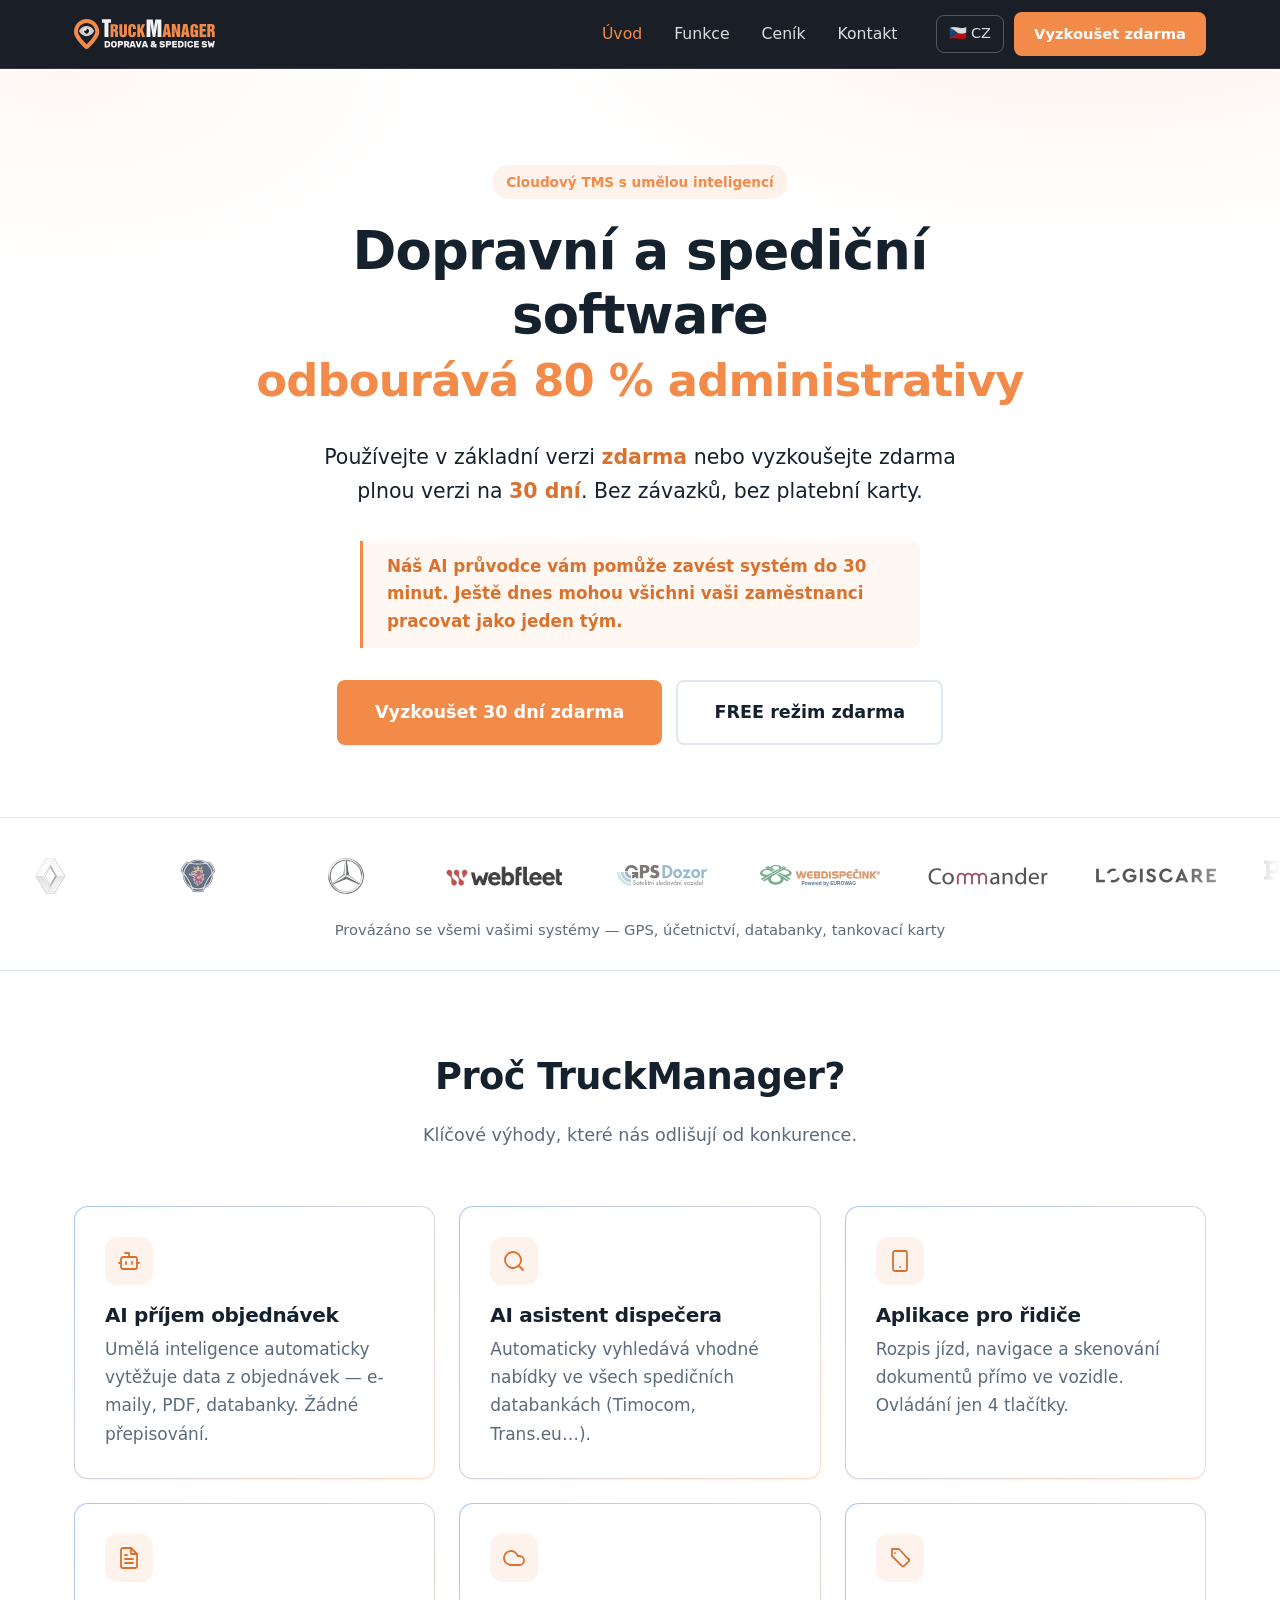
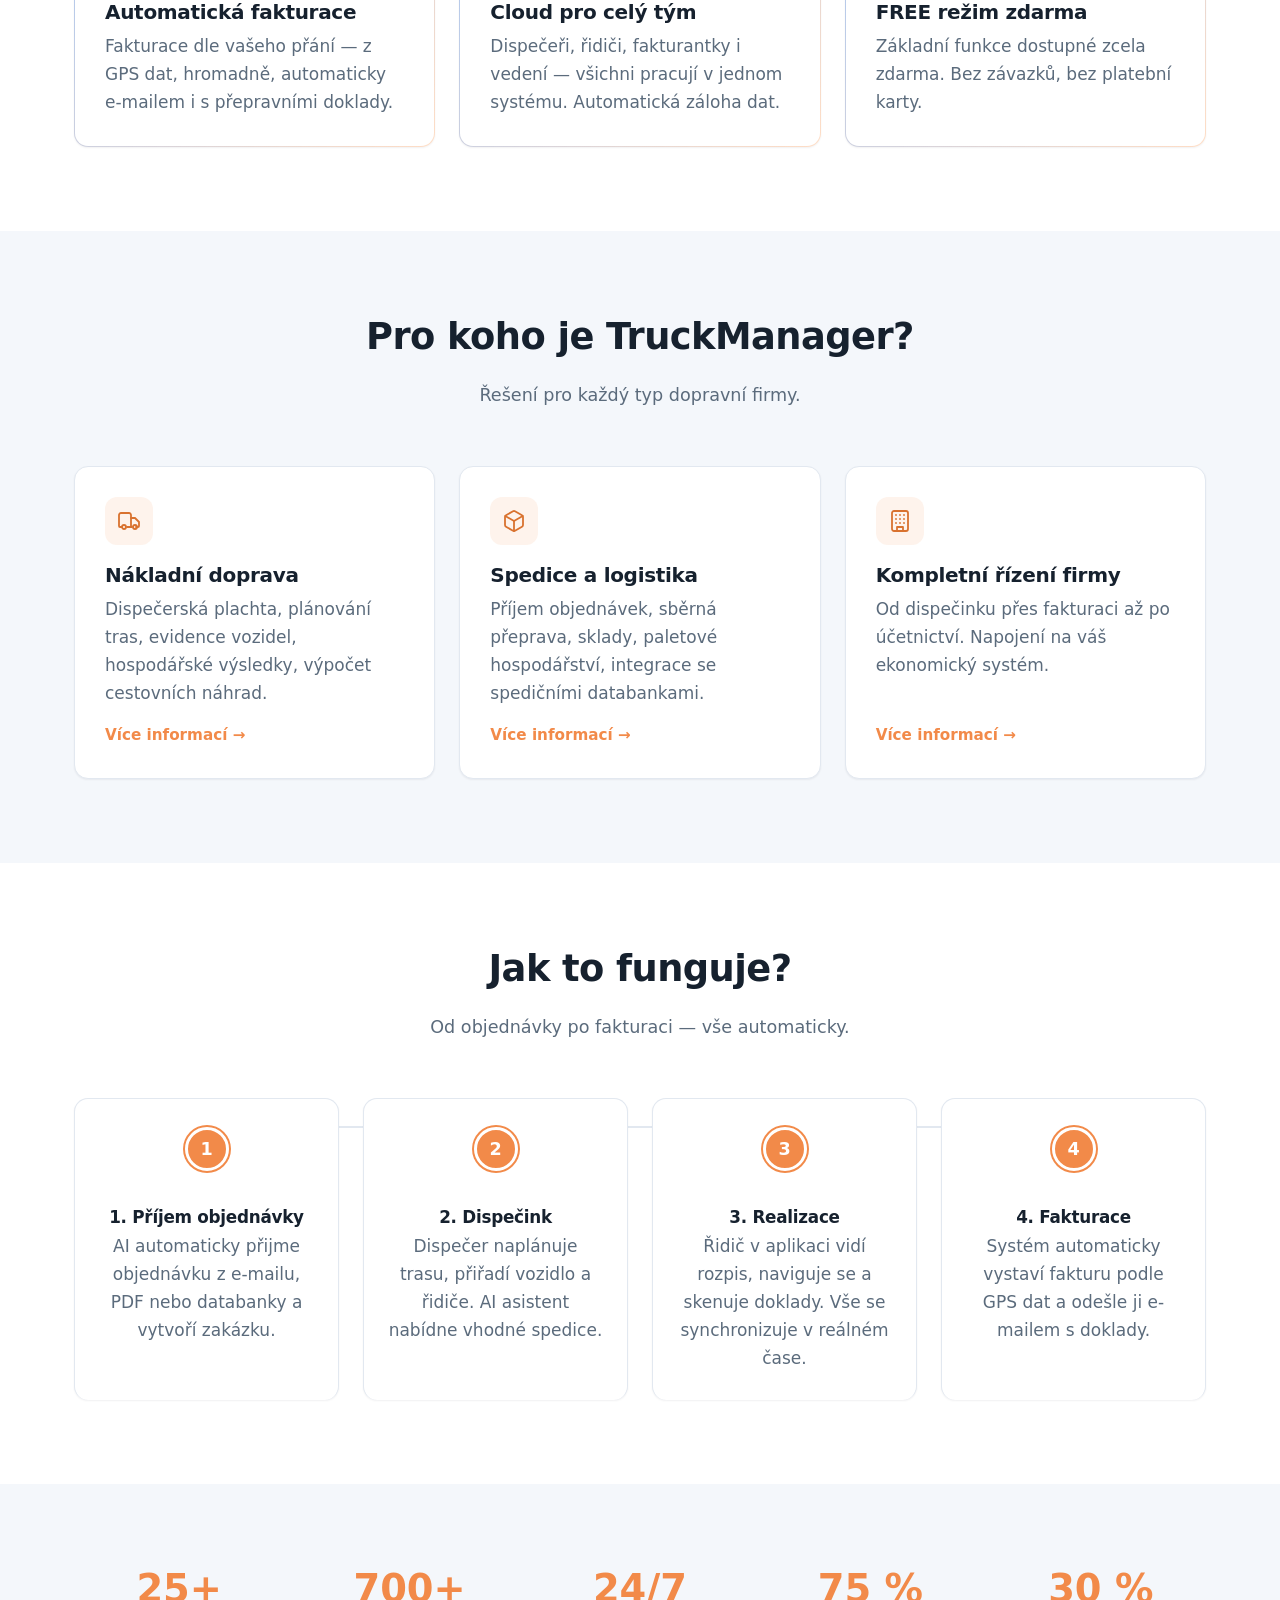
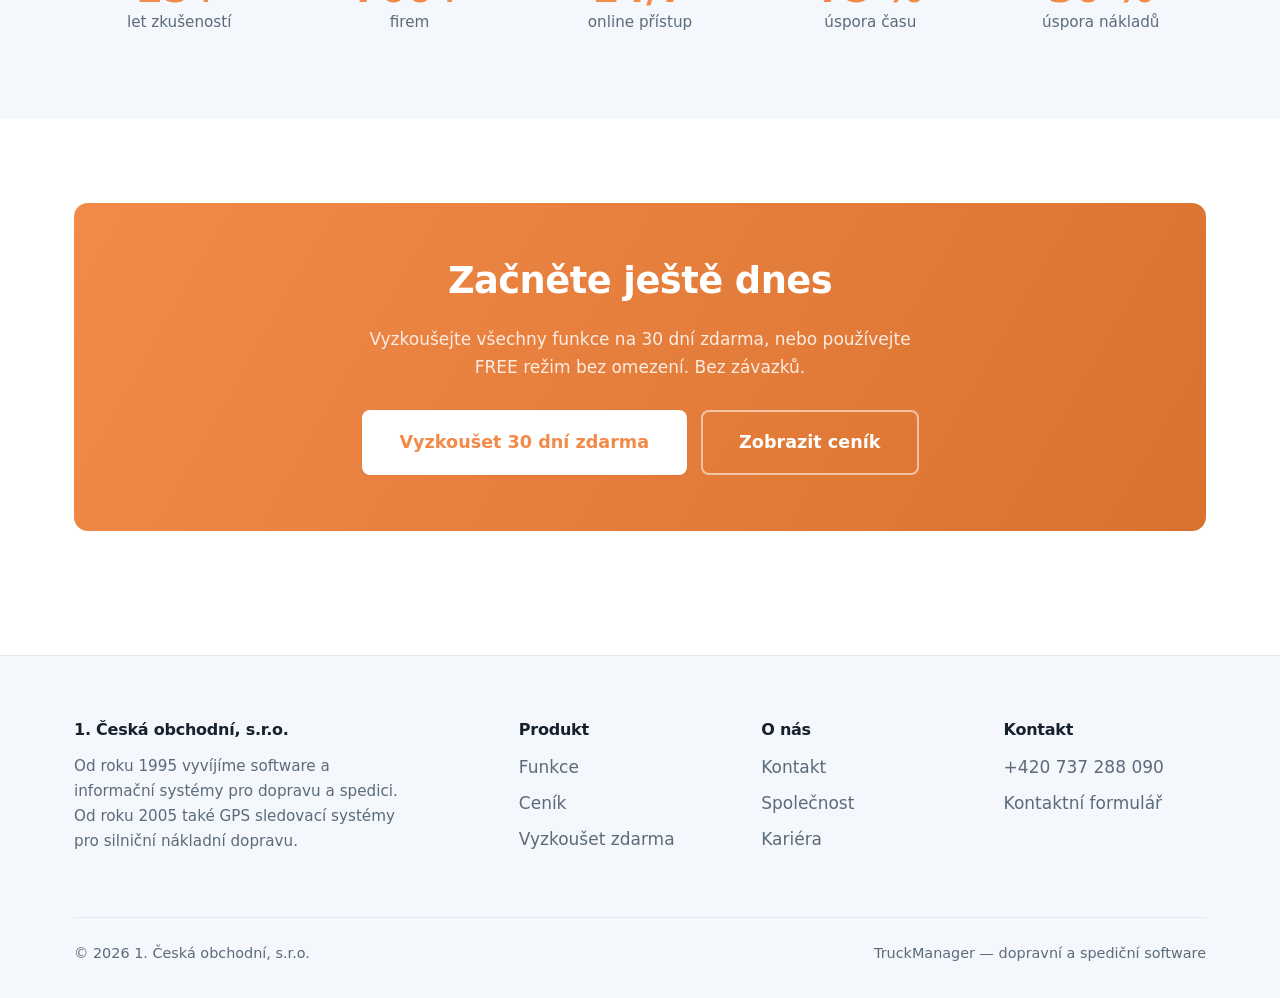
==== cs/index.html @ 488ab881 "Initial commit: TruckManager web (cs, en, sk)" ====
<!DOCTYPE html>
<html lang="cs">
<head>
  <meta charset="UTF-8">
  <meta name="viewport" content="width=device-width, initial-scale=1.0">
  <title>Dopravní a spediční software s AI | TruckManager — TMS systém</title>
  <meta name="description" content="TruckManager — cloudový dopravní a spediční software (TMS) s umělou inteligencí. AI čte objednávky, aplikace pro řidiče, automatická fakturace z GPS. Základ zdarma, plná verze na 30 dní zdarma.">
  <meta name="keywords" content="dopravní software, spediční software, TMS systém, dopravní program, dispečerský software, software pro dopravce, fakturace doprava, aplikace pro řidiče">
  <meta name="author" content="TruckManager">
  <meta name="robots" content="index, follow">
  <link rel="canonical" href="https://www.truckmanager.cz/cs/">

  <!-- Jazykové verze -->
  <link rel="alternate" hreflang="cs" href="https://www.truckmanager.cz/cs/">
  <link rel="alternate" hreflang="sk" href="https://www.truckmanager.cz/sk/">
  <link rel="alternate" hreflang="en" href="https://www.truckmanager.cz/en/">
  <link rel="alternate" hreflang="x-default" href="https://www.truckmanager.cz/cs/">

  <!-- Open Graph (Facebook, LinkedIn) -->
  <meta property="og:type" content="website">
  <meta property="og:site_name" content="TruckManager">
  <meta property="og:title" content="TruckManager — Dopravní a spediční software s AI">
  <meta property="og:description" content="AI čte a zapisuje objednávky, aplikace pro řidiče, automatická fakturace z GPS. Základní verze zdarma.">
  <meta property="og:url" content="https://www.truckmanager.cz/cs/">
  <meta property="og:image" content="https://www.truckmanager.cz/assets/img/og-image.png">
  <meta property="og:locale" content="cs_CZ">
  <meta property="og:locale:alternate" content="sk_SK">
  <meta property="og:locale:alternate" content="en_US">

  <!-- Twitter Card -->
  <meta name="twitter:card" content="summary_large_image">
  <meta name="twitter:title" content="TruckManager — Dopravní a spediční software s AI">
  <meta name="twitter:description" content="AI čte a zapisuje objednávky, aplikace pro řidiče, automatická fakturace z GPS. Základní verze zdarma.">
  <meta name="twitter:image" content="https://www.truckmanager.cz/assets/img/og-image.png">

  <!-- Favicon -->
  <link rel="icon" type="image/svg+xml" href="../assets/img/tm_logo_white.svg">

  <!-- Strukturovaná data: SoftwareApplication -->
  <script type="application/ld+json">
  {
    "@context": "https://schema.org",
    "@type": "SoftwareApplication",
    "name": "TruckManager",
    "applicationCategory": "BusinessApplication",
    "applicationSubCategory": "Transportation Management System",
    "operatingSystem": "Web, Android, iOS",
    "description": "Cloudový dopravní a spediční software (TMS) s umělou inteligencí. Automatický příjem objednávek, aplikace pro řidiče, fakturace z GPS dat.",
    "url": "https://www.truckmanager.cz/cs/",
    "inLanguage": "cs",
    "offers": {
      "@type": "Offer",
      "price": "0",
      "priceCurrency": "CZK",
      "description": "FREE režim zdarma, plná verze na 30 dní zdarma"
    },
    "provider": {
      "@type": "Organization",
      "name": "TruckManager",
      "url": "https://www.truckmanager.cz"
    }
  }
  </script>

  <!-- Strukturovaná data: Organization -->
  <script type="application/ld+json">
  {
    "@context": "https://schema.org",
    "@type": "Organization",
    "name": "TruckManager",
    "url": "https://www.truckmanager.cz",
    "logo": "https://www.truckmanager.cz/assets/img/tm_logo_white.svg"
  }
  </script>

  <link rel="stylesheet" href="../assets/css/style.css">
</head>
<body>

  <header class="site-header">
    <div class="container site-header__inner">
      <a class="site-logo" href="index.html">
        <img src="../assets/img/tm_logo_white.svg" alt="TruckManager" class="logo-img">
      </a>

      <nav class="main-nav" id="mainNav">
        <ul>
          <li><a href="index.html" class="active">Úvod</a></li>
          <li><a href="funkce.html">Funkce</a></li>
          <li><a href="cenik.html">Ceník</a></li>
          <li><a href="kontakt.html">Kontakt</a></li>
        </ul>
      </nav>

      <div class="header-actions">
        <div class="lang-switch">
          <button type="button">🇨🇿 CZ</button>
          <ul>
            <li><a href="../cs/index.html">Čeština</a></li>
            <li><a href="../sk/index.html">Slovenčina</a></li>
            <li><a href="../en/index.html">English</a></li>
          </ul>
        </div>
        <a class="btn btn--primary btn--sm" href="vyzkouset-zdarma.html">Vyzkoušet zdarma</a>
        <button class="nav-toggle" type="button" aria-label="Menu">☰</button>
      </div>
    </div>
  </header>

  <main>

    <!-- HERO -->
    <section class="hero">
      <div class="container">
        <div class="hero__center">
          <span class="badge">Cloudový TMS s umělou inteligencí</span>
          <h1>
            Dopravní a spediční software<br>
            <span class="hero__rotating" id="rotatingText">
              <span class="active">odbourává 80 % administrativy</span>
              <span>AI čte a zapisuje objednávky</span>
              <span>AI hledá ve spedičních databankách</span>
              <span>optimalizuje LTL dopravu nebo sklad</span>
              <span>má aplikaci pro řidiče se skenerem</span>
              <span>fakturuje dle požadavků zakazníka</span>
              <span>počítá režijní náklady a zisk přeprav</span>
              <span>zpracuje tankovací karty a spotřebu PHM</span>
              <span>propojuje všechny firemní systémy</span>
              <span>vytváří výkazy: diety, pracovní doby, stazky</span>
              <span>šetří čas celému týmu.</span>
            </span>
          </h1>
          <p class="lead">
            Používejte v základní verzi <strong>zdarma</strong> nebo vyzkoušejte zdarma plnou verzi na <strong>30 dní</strong>. Bez závazků, bez platební karty.
          </p>
          <p class="hero__tagline">
            Náš AI průvodce vám pomůže zavést systém do 30 minut.
            Ještě dnes mohou všichni vaši zaměstnanci pracovat jako jeden tým.
          </p>
          <div class="hero__cta">
            <a class="btn btn--primary btn--lg" href="vyzkouset-zdarma.html">Vyzkoušet 30 dní zdarma</a>
            <a class="btn btn--outline btn--lg" href="cenik.html">FREE režim zdarma</a>
          </div>
        </div>
      </div>
    </section>

    <!-- BĚŽÍCÍ PÁS S LOGY -->
    <section class="logo-marquee" aria-label="Integrované systémy">
      <div class="marquee">
        <div class="marquee__track">
          <div class="marquee__item"><img src="../assets/img/integrace/renault.svg" alt="Renault Optifleet"></div>
          <div class="marquee__item"><img src="../assets/img/integrace/scania.svg" alt="Scania Fleet Manager"></div>
          <div class="marquee__item"><img src="../assets/img/integrace/mercedes.svg" alt="Mercedes-Benz Fleetboard"></div>
          <div class="marquee__item"><img src="../assets/img/integrace/webfleet.webp" alt="Webfleet"></div>
          <div class="marquee__item"><img src="../assets/img/integrace/gpsdozor.svg" alt="GPS Dozor"></div>
          <div class="marquee__item"><img src="../assets/img/integrace/webdispecink.svg" alt="Webdispečink"></div>
          <div class="marquee__item"><img src="../assets/img/integrace/commander.svg" alt="Commander"></div>
          <div class="marquee__item"><img src="../assets/img/integrace/logiscare.svg" alt="Logiscare"></div>
          <div class="marquee__item"><img src="../assets/img/integrace/positrex.svg" alt="Positrex"></div>
          <div class="marquee__item"><img src="../assets/img/integrace/pohoda.svg" alt="Pohoda"></div>
          <div class="marquee__item"><img src="../assets/img/integrace/money.png" alt="Money"></div>
          <div class="marquee__item"><img src="../assets/img/integrace/duel.png" alt="DUEL"></div>
          <div class="marquee__item"><img src="../assets/img/integrace/timocom.svg" alt="Timocom"></div>
          <div class="marquee__item"><img src="../assets/img/integrace/transeu.svg" alt="Trans.eu"></div>
          <div class="marquee__item"><img src="../assets/img/integrace/raaltrans.svg" alt="RaalTrans"></div>
          <div class="marquee__item"><img src="../assets/img/integrace/eurowag.png" alt="Eurowag"></div>
          <div class="marquee__item"><img src="../assets/img/integrace/shell.svg" alt="Shell"></div>
          <div class="marquee__item"><img src="../assets/img/integrace/dkv.svg" alt="DKV"></div>
          <div class="marquee__item"><img src="../assets/img/integrace/uta.svg" alt="UTA"></div>
          <div class="marquee__item"><img src="../assets/img/integrace/schmitz.png" alt="Schmitz Cargobull"></div>
          <!-- Duplikát pro plynulý nekonečný cyklus -->
          <div class="marquee__item"><img src="../assets/img/integrace/renault.svg" alt="Renault Optifleet"></div>
          <div class="marquee__item"><img src="../assets/img/integrace/scania.svg" alt="Scania Fleet Manager"></div>
          <div class="marquee__item"><img src="../assets/img/integrace/mercedes.svg" alt="Mercedes-Benz Fleetboard"></div>
          <div class="marquee__item"><img src="../assets/img/integrace/webfleet.webp" alt="Webfleet"></div>
          <div class="marquee__item"><img src="../assets/img/integrace/gpsdozor.svg" alt="GPS Dozor"></div>
          <div class="marquee__item"><img src="../assets/img/integrace/webdispecink.svg" alt="Webdispečink"></div>
          <div class="marquee__item"><img src="../assets/img/integrace/commander.svg" alt="Commander"></div>
          <div class="marquee__item"><img src="../assets/img/integrace/logiscare.svg" alt="Logiscare"></div>
          <div class="marquee__item"><img src="../assets/img/integrace/positrex.svg" alt="Positrex"></div>
          <div class="marquee__item"><img src="../assets/img/integrace/pohoda.svg" alt="Pohoda"></div>
          <div class="marquee__item"><img src="../assets/img/integrace/money.png" alt="Money"></div>
          <div class="marquee__item"><img src="../assets/img/integrace/duel.png" alt="DUEL"></div>
          <div class="marquee__item"><img src="../assets/img/integrace/timocom.svg" alt="Timocom"></div>
          <div class="marquee__item"><img src="../assets/img/integrace/transeu.svg" alt="Trans.eu"></div>
          <div class="marquee__item"><img src="../assets/img/integrace/raaltrans.svg" alt="RaalTrans"></div>
          <div class="marquee__item"><img src="../assets/img/integrace/eurowag.png" alt="Eurowag"></div>
          <div class="marquee__item"><img src="../assets/img/integrace/shell.svg" alt="Shell"></div>
          <div class="marquee__item"><img src="../assets/img/integrace/dkv.svg" alt="DKV"></div>
          <div class="marquee__item"><img src="../assets/img/integrace/uta.svg" alt="UTA"></div>
          <div class="marquee__item"><img src="../assets/img/integrace/schmitz.png" alt="Schmitz Cargobull"></div>
        </div>
      </div>
      <p class="marquee__label">Provázáno se všemi vašimi systémy — GPS, účetnictví, databanky, tankovací karty</p>
    </section>

    <!-- 6 DŮVODŮ -->
    <section class="section" id="vyhody">
      <div class="container">
        <div class="section__head">
          <h2>Proč TruckManager?</h2>
          <p>Klíčové výhody, které nás odlišují od konkurence.</p>
        </div>
        <div class="grid grid--3">
          <div class="card card--highlight">
            <div class="card__icon"><svg viewBox="0 0 24 24" fill="none" stroke="currentColor" stroke-width="1.8" stroke-linecap="round" stroke-linejoin="round"><path d="M12 8V4H8"/><rect width="16" height="12" x="4" y="8" rx="2"/><path d="M2 14h2"/><path d="M20 14h2"/><path d="M15 13v2"/><path d="M9 13v2"/></svg></div>
            <h3>AI příjem objednávek</h3>
            <p>Umělá inteligence automaticky vytěžuje data z objednávek — e-maily, PDF, databanky. Žádné přepisování.</p>
          </div>
          <div class="card card--highlight">
            <div class="card__icon"><svg viewBox="0 0 24 24" fill="none" stroke="currentColor" stroke-width="1.8" stroke-linecap="round" stroke-linejoin="round"><circle cx="11" cy="11" r="8"/><path d="m21 21-4.3-4.3"/></svg></div>
            <h3>AI asistent dispečera</h3>
            <p>Automaticky vyhledává vhodné nabídky ve všech spedičních databankách (Timocom, Trans.eu…).</p>
          </div>
          <div class="card card--highlight">
            <div class="card__icon"><svg viewBox="0 0 24 24" fill="none" stroke="currentColor" stroke-width="1.8" stroke-linecap="round" stroke-linejoin="round"><rect width="14" height="20" x="5" y="2" rx="2" ry="2"/><path d="M12 18h.01"/></svg></div>
            <h3>Aplikace pro řidiče</h3>
            <p>Rozpis jízd, navigace a skenování dokumentů přímo ve vozidle. Ovládání jen 4 tlačítky.</p>
          </div>
          <div class="card card--highlight">
            <div class="card__icon"><svg viewBox="0 0 24 24" fill="none" stroke="currentColor" stroke-width="1.8" stroke-linecap="round" stroke-linejoin="round"><path d="M14 2H6a2 2 0 0 0-2 2v16a2 2 0 0 0 2 2h12a2 2 0 0 0 2-2V8z"/><path d="M14 2v6h6"/><path d="M16 13H8"/><path d="M16 17H8"/><path d="M10 9H8"/></svg></div>
            <h3>Automatická fakturace</h3>
            <p>Fakturace dle vašeho přání — z GPS dat, hromadně, automaticky e-mailem i s přepravními doklady.</p>
          </div>
          <div class="card card--highlight">
            <div class="card__icon"><svg viewBox="0 0 24 24" fill="none" stroke="currentColor" stroke-width="1.8" stroke-linecap="round" stroke-linejoin="round"><path d="M17.5 19a4.5 4.5 0 1 0 0-9h-1.8A7 7 0 1 0 9 19h8.5z"/></svg></div>
            <h3>Cloud pro celý tým</h3>
            <p>Dispečeři, řidiči, fakturantky i vedení — všichni pracují v jednom systému. Automatická záloha dat.</p>
          </div>
          <div class="card card--highlight">
            <div class="card__icon"><svg viewBox="0 0 24 24" fill="none" stroke="currentColor" stroke-width="1.8" stroke-linecap="round" stroke-linejoin="round"><path d="M20.59 13.41 11 3H4v7l9.59 9.59a2 2 0 0 0 2.82 0l4.18-4.18a2 2 0 0 0 0-2.82z"/><path d="M7 7h.01"/></svg></div>
            <h3>FREE režim zdarma</h3>
            <p>Základní funkce dostupné zcela zdarma. Bez závazků, bez platební karty.</p>
          </div>
        </div>
      </div>
    </section>

    <!-- PRO KOHO -->
    <section class="section section--alt" id="pro-koho">
      <div class="container">
        <div class="section__head">
          <h2>Pro koho je TruckManager?</h2>
          <p>Řešení pro každý typ dopravní firmy.</p>
        </div>
        <div class="grid grid--3">
          <div class="card card--segment">
            <div class="card__icon"><svg viewBox="0 0 24 24" fill="none" stroke="currentColor" stroke-width="1.8" stroke-linecap="round" stroke-linejoin="round"><path d="M14 18V6a2 2 0 0 0-2-2H4a2 2 0 0 0-2 2v11a1 1 0 0 0 1 1h2"/><path d="M15 18h-5"/><path d="M14 9h4l4 4v4a1 1 0 0 1-1 1h-2"/><circle cx="7" cy="18" r="2"/><circle cx="18" cy="18" r="2"/></svg></div>
            <h3>Nákladní doprava</h3>
            <p>Dispečerská plachta, plánování tras, evidence vozidel, hospodářské výsledky, výpočet cestovních náhrad.</p>
            <a href="funkce.html" class="card__link">Více informací →</a>
          </div>
          <div class="card card--segment">
            <div class="card__icon"><svg viewBox="0 0 24 24" fill="none" stroke="currentColor" stroke-width="1.8" stroke-linecap="round" stroke-linejoin="round"><path d="M21 16V8a2 2 0 0 0-1-1.73l-7-4a2 2 0 0 0-2 0l-7 4A2 2 0 0 0 3 8v8a2 2 0 0 0 1 1.73l7 4a2 2 0 0 0 2 0l7-4A2 2 0 0 0 21 16z"/><path d="m3.3 7 8.7 5 8.7-5"/><path d="M12 22V12"/></svg></div>
            <h3>Spedice a logistika</h3>
            <p>Příjem objednávek, sběrná přeprava, sklady, paletové hospodářství, integrace se spedičními databankami.</p>
            <a href="funkce.html" class="card__link">Více informací →</a>
          </div>
          <div class="card card--segment">
            <div class="card__icon"><svg viewBox="0 0 24 24" fill="none" stroke="currentColor" stroke-width="1.8" stroke-linecap="round" stroke-linejoin="round"><rect width="16" height="20" x="4" y="2" rx="2"/><path d="M9 22v-4h6v4"/><path d="M8 6h.01"/><path d="M16 6h.01"/><path d="M12 6h.01"/><path d="M12 10h.01"/><path d="M12 14h.01"/><path d="M16 10h.01"/><path d="M16 14h.01"/><path d="M8 10h.01"/><path d="M8 14h.01"/></svg></div>
            <h3>Kompletní řízení firmy</h3>
            <p>Od dispečinku přes fakturaci až po účetnictví. Napojení na váš ekonomický systém.</p>
            <a href="funkce.html" class="card__link">Více informací →</a>
          </div>
        </div>
      </div>
    </section>

    <!-- JAK TO FUNGUJE -->
    <section class="section" id="jak-to-funguje">
      <div class="container">
        <div class="section__head">
          <h2>Jak to funguje?</h2>
          <p>Od objednávky po fakturaci — vše automaticky.</p>
        </div>
        <div class="steps steps--horizontal">
          <div class="step">
            <div>
              <h3>1. Příjem objednávky</h3>
              <p>AI automaticky přijme objednávku z e-mailu, PDF nebo databanky a vytvoří zakázku.</p>
            </div>
          </div>
          <div class="step">
            <div>
              <h3>2. Dispečink</h3>
              <p>Dispečer naplánuje trasu, přiřadí vozidlo a řidiče. AI asistent nabídne vhodné spedice.</p>
            </div>
          </div>
          <div class="step">
            <div>
              <h3>3. Realizace</h3>
              <p>Řidič v aplikaci vidí rozpis, naviguje se a skenuje doklady. Vše se synchronizuje v reálném čase.</p>
            </div>
          </div>
          <div class="step">
            <div>
              <h3>4. Fakturace</h3>
              <p>Systém automaticky vystaví fakturu podle GPS dat a odešle ji e-mailem s doklady.</p>
            </div>
          </div>
        </div>
      </div>
    </section>

    <!-- STATISTIKY -->
    <section class="section section--alt">
      <div class="container">
        <div class="stats">
          <div class="stat">
            <div class="stat__value">25+</div>
            <div class="stat__label">let zkušeností</div>
          </div>
          <div class="stat">
            <div class="stat__value">700+</div>
            <div class="stat__label">firem</div>
          </div>
          <div class="stat">
            <div class="stat__value">24/7</div>
            <div class="stat__label">online přístup</div>
          </div>
          <div class="stat">
            <div class="stat__value">75 %</div>
            <div class="stat__label">úspora času</div>
          </div>
          <div class="stat">
            <div class="stat__value">30 %</div>
            <div class="stat__label">úspora nákladů</div>
          </div>
        </div>
      </div>
    </section>

    <!-- CTA -->
    <section class="section">
      <div class="container">
        <div class="cta-band">
          <h2>Začněte ještě dnes</h2>
          <p>Vyzkoušejte všechny funkce na 30 dní zdarma, nebo používejte FREE režim bez omezení. Bez závazků.</p>
          <div class="hero__cta" style="justify-content: center;">
            <a class="btn btn--primary btn--lg" href="vyzkouset-zdarma.html">Vyzkoušet 30 dní zdarma</a>
            <a class="btn btn--outline btn--lg" href="cenik.html">Zobrazit ceník</a>
          </div>
        </div>
      </div>
    </section>

  </main>

  <footer class="site-footer">
    <div class="container">
      <div class="site-footer__grid">
        <div>
          <h4>1. Česká obchodní, s.r.o.</h4>
          <p class="about">
            Od roku 1995 vyvíjíme software a informační systémy pro dopravu a spedici.
            Od roku 2005 také GPS sledovací systémy pro silniční nákladní dopravu.
          </p>
        </div>
        <div>
          <h4>Produkt</h4>
          <ul>
            <li><a href="funkce.html">Funkce</a></li>
            <li><a href="cenik.html">Ceník</a></li>
            <li><a href="vyzkouset-zdarma.html">Vyzkoušet zdarma</a></li>
          </ul>
        </div>
        <div>
          <h4>O nás</h4>
          <ul>
            <li><a href="kontakt.html">Kontakt</a></li>
            <li><a href="#">Společnost</a></li>
            <li><a href="#">Kariéra</a></li>
          </ul>
        </div>
        <div>
          <h4>Kontakt</h4>
          <ul>
            <li><a href="tel:+420737288090">+420 737 288 090</a></li>
            <li><a href="kontakt.html">Kontaktní formulář</a></li>
          </ul>
        </div>
      </div>
      <div class="site-footer__bottom">
        <span>© 2026 1. Česká obchodní, s.r.o.</span>
        <span>TruckManager — dopravní a spediční software</span>
      </div>
    </div>
  </footer>

  <script src="../assets/js/main.js"></script>

  <!-- Cookie lišta -->
  <div class="cookie-banner" role="dialog" aria-label="Cookie lišta">
    <div class="container">
      <div class="cookie-banner__inner">
        <p class="cookie-banner__text">
          Používáme cookies k analýze návštěvnosti a zlepšení uživatelského prostředí. 
          Souhlasíte s jejich použitím?
        </p>
        <div class="cookie-banner__actions">
          <button class="cookie-banner__btn cookie-banner__btn--decline" data-cookie-decline>Odmítnout</button>
          <button class="cookie-banner__btn cookie-banner__btn--accept" data-cookie-accept>Souhlasím</button>
        </div>
      </div>
    </div>
  </div>
</body>
</html>
---- assets/css/style.css ----
/* ============================================================
   TruckManager — sdílené styly
   Moderní redesign, responzivní, světlý/tmavý režim
   ============================================================ */

:root {
  --color-primary: #f28a49;
  --color-primary-dark: #d9722f;
  --color-accent: #0d5fd7;
  --color-bg: #ffffff;
  --color-bg-alt: #f4f7fb;
  --color-surface: #ffffff;
  --color-text: #16212e;
  --color-text-muted: #5b6b7c;
  --color-border: #e2e8f0;
  --color-header-bg: rgba(14, 20, 28, 0.95);
  --shadow-sm: 0 1px 2px rgba(16, 24, 40, 0.06);
  --shadow-md: 0 8px 24px rgba(16, 24, 40, 0.10);
  --shadow-lg: 0 20px 48px rgba(16, 24, 40, 0.16);
  --radius: 14px;
  --radius-sm: 8px;
  --container: 1180px;
  --font: "Segoe UI", "Inter", system-ui, -apple-system, sans-serif;
}

* { box-sizing: border-box; }

html { scroll-behavior: smooth; }

body {
  margin: 0;
  font-family: var(--font);
  font-size: 17px;
  line-height: 1.65;
  color: var(--color-text);
  background: var(--color-bg);
}

img { max-width: 100%; height: auto; }

a {
  color: var(--color-primary);
  text-decoration: none;
}
a:hover { text-decoration: underline; }

h1, h2, h3, h4 {
  line-height: 1.2;
  margin: 0 0 0.6em;
  font-weight: 700;
  letter-spacing: -0.015em;
}
h1 { font-size: clamp(2.1rem, 4.5vw, 3.3rem); }
h2 { font-size: clamp(1.6rem, 3vw, 2.3rem); }
h3 { font-size: 1.25rem; }

.container {
  max-width: var(--container);
  margin: 0 auto;
  padding: 0 24px;
}

.section { padding: 84px 0; }
.section--alt { background: var(--color-bg-alt); }

.section__head {
  text-align: center;
  max-width: 720px;
  margin: 0 auto 56px;
}
.section__head p {
  color: var(--color-text-muted);
  font-size: 1.1rem;
  margin: 0;
}

/* ---------- Header ---------- */
.site-header {
  position: sticky;
  top: 0;
  z-index: 100;
  backdrop-filter: blur(12px);
  background: var(--color-header-bg);
  border-bottom: 1px solid rgba(255, 255, 255, 0.10);
}
.site-header__inner {
  display: flex;
  align-items: center;
  gap: 24px;
  height: 68px;
}
.site-logo {
  display: flex;
  align-items: center;
  flex: 0 0 auto;
}
.site-logo:hover { text-decoration: none; }
.site-logo img { height: 32px; width: auto; max-width: 160px; display: block; }

.main-nav { margin-left: auto; }
.main-nav ul {
  display: flex;
  gap: 4px;
  list-style: none;
  margin: 0;
  padding: 0;
}
.main-nav a {
  display: block;
  padding: 8px 14px;
  border-radius: var(--radius-sm);
  color: rgba(255, 255, 255, 0.85);
  font-weight: 500;
  font-size: 0.98rem;
}
.main-nav a:hover {
  background: rgba(255, 255, 255, 0.10);
  color: #fff;
  text-decoration: none;
}
.main-nav a.active {
  color: var(--color-primary);
}

.header-actions {
  display: flex;
  align-items: center;
  gap: 10px;
}

.lang-switch { position: relative; }
.lang-switch > button {
  background: none;
  border: 1px solid rgba(255, 255, 255, 0.25);
  border-radius: var(--radius-sm);
  padding: 6px 12px;
  font: inherit;
  font-size: 0.9rem;
  color: rgba(255, 255, 255, 0.85);
  cursor: pointer;
}
.lang-switch ul {
  display: none;
  position: absolute;
  right: 0;
  top: calc(100% + 6px);
  z-index: 200;
  list-style: none;
  margin: 0;
  padding: 6px;
  background: var(--color-surface);
  border: 1px solid var(--color-border);
  border-radius: var(--radius-sm);
  box-shadow: var(--shadow-md);
  min-width: 110px;
}
.lang-switch.open ul { display: block; }
.lang-switch ul a {
  display: block;
  padding: 7px 12px;
  border-radius: 6px;
  color: var(--color-text);
}
.lang-switch ul a:hover { background: var(--color-bg-alt); text-decoration: none; }

.theme-toggle {
  background: none;
  border: 1px solid var(--color-border);
  border-radius: var(--radius-sm);
  width: 38px;
  height: 38px;
  font-size: 1.05rem;
  cursor: pointer;
  color: var(--color-text);
  line-height: 1;
}

.nav-toggle {
  display: none;
  background: none;
  border: 1px solid rgba(255, 255, 255, 0.25);
  border-radius: var(--radius-sm);
  width: 42px;
  height: 38px;
  font-size: 1.2rem;
  cursor: pointer;
  color: rgba(255, 255, 255, 0.85);
}

/* ---------- Tlačítka ---------- */
.btn {
  display: inline-block;
  padding: 13px 28px;
  border-radius: var(--radius-sm);
  font-weight: 600;
  font-size: 1rem;
  border: 2px solid transparent;
  cursor: pointer;
  transition: transform 0.15s ease, box-shadow 0.15s ease, background 0.15s ease;
}
.btn:hover { text-decoration: none; transform: translateY(-1px); }
.btn--primary {
  background: var(--color-primary);
  color: #fff;
  box-shadow: var(--shadow-sm);
}
.btn--primary:hover { background: var(--color-primary-dark); color: #fff; box-shadow: var(--shadow-md); }
.btn--outline {
  border-color: var(--color-border);
  color: var(--color-text);
  background: var(--color-surface);
}
.btn--outline:hover { border-color: var(--color-primary); color: var(--color-primary); }
.btn--lg { padding: 16px 36px; font-size: 1.1rem; }
.btn--sm { padding: 8px 18px; font-size: 0.92rem; }

/* ---------- Hero ---------- */
.hero {
  padding: 96px 0 72px;
  background:
    radial-gradient(1000px 420px at 85% -10%, rgba(242, 138, 73, 0.10), transparent 60%),
    radial-gradient(700px 380px at 5% 0%, rgba(242, 138, 73, 0.06), transparent 55%);
}
.hero__grid {
  display: grid;
  grid-template-columns: 1.05fr 0.95fr;
  gap: 56px;
  align-items: center;
}
.hero .badge {
  display: inline-block;
  padding: 6px 14px;
  border-radius: 999px;
  background: rgba(242, 138, 73, 0.10);
  color: var(--color-primary);
  font-weight: 600;
  font-size: 0.85rem;
  margin-bottom: 20px;
}
.hero p.lead {
  font-size: 1.2rem;
  color: var(--color-text-muted);
  margin: 0 0 32px;
}
.hero__cta { display: flex; gap: 14px; flex-wrap: wrap; }
.hero__media img {
  border-radius: var(--radius);
  box-shadow: var(--shadow-lg);
  border: 1px solid var(--color-border);
}
.hero__media .media-placeholder {
  aspect-ratio: 16 / 10;
  border-radius: var(--radius);
  background: linear-gradient(135deg, var(--color-bg-alt), var(--color-surface));
  border: 1px dashed var(--color-border);
  display: flex;
  align-items: center;
  justify-content: center;
  color: var(--color-text-muted);
  font-size: 0.95rem;
}

/* ---------- Karty / grid ---------- */
.grid {
  display: grid;
  gap: 24px;
}
.grid--3 { grid-template-columns: repeat(3, 1fr); }
.grid--2 { grid-template-columns: repeat(2, 1fr); }

.card {
  background: var(--color-surface);
  border: 1px solid var(--color-border);
  border-radius: var(--radius);
  padding: 30px;
  box-shadow: var(--shadow-sm);
  transition: transform 0.18s ease, box-shadow 0.18s ease;
}
.card:hover { transform: translateY(-4px); box-shadow: var(--shadow-md); }
.card .card__icon {
  width: 48px;
  height: 48px;
  border-radius: 12px;
  display: flex;
  align-items: center;
  justify-content: center;
  background: rgba(242, 138, 73, 0.10);
  color: var(--color-primary-dark);
  margin-bottom: 18px;
}
.card .card__icon svg {
  width: 24px;
  height: 24px;
}
.card h3 { margin-bottom: 8px; }
.card p { margin: 0; color: var(--color-text-muted); }

/* ---------- Statistiky ---------- */
.stats {
  display: grid;
  grid-template-columns: repeat(5, 1fr);
  gap: 20px;
  text-align: center;
}
.stat .stat__value {
  font-size: 2.4rem;
  font-weight: 800;
  color: var(--color-primary);
  line-height: 1.1;
}
.stat .stat__label { color: var(--color-text-muted); font-size: 0.95rem; }

/* ---------- CTA pás ---------- */
.cta-band {
  background: linear-gradient(120deg, var(--color-primary), var(--color-primary-dark));
  border-radius: var(--radius);
  padding: 56px;
  text-align: center;
}
.cta-band h2 { color: #fff; }
.cta-band p { color: rgba(255, 255, 255, 0.85); max-width: 560px; margin: 0 auto 28px; }
.cta-band .btn--primary {
  background: #fff;
  color: var(--color-primary);
}
.cta-band .btn--primary:hover { background: #eef3fb; color: var(--color-primary-dark); }
.cta-band .btn--outline {
  background: transparent;
  border-color: rgba(255, 255, 255, 0.55);
  color: #fff;
}
.cta-band .btn--outline:hover {
  background: rgba(255, 255, 255, 0.12);
  border-color: #fff;
  color: #fff;
}

/* ---------- Ceník ---------- */
.pricing-card {
  display: flex;
  flex-direction: column;
  position: relative;
}
.pricing-card--featured {
  border-color: var(--color-primary);
  box-shadow: var(--shadow-md);
}
.pricing-card .badge-featured {
  position: absolute;
  top: -13px;
  left: 50%;
  transform: translateX(-50%);
  background: var(--color-accent);
  color: #fff;
  font-size: 0.8rem;
  font-weight: 700;
  padding: 4px 14px;
  border-radius: 999px;
  text-transform: uppercase;
  letter-spacing: 0.04em;
}
.pricing-card .price {
  font-size: 2.2rem;
  font-weight: 800;
  margin: 10px 0 4px;
}
.pricing-card .price small {
  font-size: 0.95rem;
  font-weight: 500;
  color: var(--color-text-muted);
}
.pricing-card ul {
  list-style: none;
  padding: 0;
  margin: 20px 0 28px;
  flex: 1;
}
.pricing-card ul li {
  padding: 7px 0 7px 28px;
  position: relative;
  color: var(--color-text-muted);
}
.pricing-card ul li::before {
  content: "✓";
  position: absolute;
  left: 0;
  color: var(--color-primary);
  font-weight: 700;
}

/* ---------- Formulář ---------- */
.form { display: grid; gap: 18px; }
.form--2col { grid-template-columns: 1fr 1fr; }
.form .form__full { grid-column: 1 / -1; }
.form label {
  display: block;
  font-weight: 600;
  font-size: 0.92rem;
  margin-bottom: 6px;
}
.form input,
.form textarea,
.form select {
  width: 100%;
  padding: 12px 14px;
  border: 1px solid var(--color-border);
  border-radius: var(--radius-sm);
  font: inherit;
  color: var(--color-text);
  background: var(--color-surface);
}
.form input:focus,
.form textarea:focus,
.form select:focus {
  outline: 2px solid rgba(242, 138, 73, 0.35);
  border-color: var(--color-primary);
}
.form textarea { min-height: 140px; resize: vertical; }
.form .form__note { font-size: 0.85rem; color: var(--color-text-muted); margin: 0; }

/* ---------- Kroky (jak to funguje) ---------- */
.steps { counter-reset: step; }
.step {
  display: flex;
  gap: 20px;
  padding: 22px 0;
  border-bottom: 1px solid var(--color-border);
}
.step:last-child { border-bottom: none; }
.step::before {
  counter-increment: step;
  content: counter(step);
  flex: 0 0 44px;
  height: 44px;
  border-radius: 50%;
  background: var(--color-primary);
  color: #fff;
  font-weight: 700;
  display: flex;
  align-items: center;
  justify-content: center;
  font-size: 1.1rem;
}
.step h3 { margin-bottom: 4px; }
.step p { margin: 0; color: var(--color-text-muted); }

/* ---------- Footer ---------- */
.site-footer {
  background: var(--color-bg-alt);
  border-top: 1px solid var(--color-border);
  padding: 64px 0 32px;
  margin-top: 40px;
}
.site-footer__grid {
  display: grid;
  grid-template-columns: 2fr 1fr 1fr 1fr;
  gap: 40px;
  margin-bottom: 48px;
}
.site-footer h4 { font-size: 1rem; margin-bottom: 14px; }
.site-footer ul { list-style: none; margin: 0; padding: 0; }
.site-footer ul li { margin-bottom: 8px; }
.site-footer ul a { color: var(--color-text-muted); }
.site-footer ul a:hover { color: var(--color-primary); }
.site-footer .about { color: var(--color-text-muted); font-size: 0.95rem; max-width: 340px; }
.site-footer__bottom {
  border-top: 1px solid var(--color-border);
  padding-top: 24px;
  display: flex;
  justify-content: space-between;
  gap: 16px;
  flex-wrap: wrap;
  color: var(--color-text-muted);
  font-size: 0.9rem;
}

/* ---------- Util ---------- */
.text-center { text-align: center; }
.mt-0 { margin-top: 0; }
.mb-0 { margin-bottom: 0; }

/* ---------- Logo v hlavičce ---------- */
.site-logo .logo-img {
  height: 30px;
  width: auto;
  margin-right: 4px;
}

/* ---------- Hero středová varianta ---------- */
.hero__center {
  text-align: center;
  max-width: 820px;
  margin: 0 auto;
}
.hero__center .hero__cta {
  justify-content: center;
}
.hero__center p.lead {
  max-width: 640px;
  margin-left: auto;
  margin-right: auto;
  font-size: 1.28rem;
  color: var(--color-text);
}
.hero__center p.lead strong {
  color: var(--color-primary-dark);
}

.hero__tagline {
  font-size: 1.05rem;
  color: var(--color-primary-dark);
  font-weight: 600;
  max-width: 560px;
  margin: 0 auto 32px;
  padding: 12px 24px;
  border-left: 3px solid var(--color-primary);
  background: rgba(242, 138, 73, 0.07);
  border-radius: 0 var(--radius-sm) var(--radius-sm) 0;
  text-align: left;
}

/* ---------- Rotující text v hero ---------- */
.hero__rotating {
  position: relative;
  display: block;
  text-align: center;
  height: 1.2em;
  overflow: hidden;
}
.hero__rotating span {
  position: absolute;
  left: 0;
  top: 0;
  width: 100%;
  opacity: 0;
  color: var(--color-primary);
  transition: opacity 0.5s ease, transform 0.5s ease;
  transform: translateY(8px);
  white-space: nowrap;
  font-size: clamp(1.8rem, 3.8vw, 2.8rem);
}
.hero__rotating span.active {
  position: relative;
  opacity: 1;
  transform: translateY(0);
}

/* ---------- Běžící pás s logy (marquee) ---------- */
.logo-marquee {
  padding: 36px 0 28px;
  background: #ffffff;
  border-top: 1px solid var(--color-border);
  border-bottom: 1px solid var(--color-border);
  overflow: hidden;
}
.marquee {
  overflow: hidden;
  position: relative;
  -webkit-mask-image: linear-gradient(to right, transparent, black 8%, black 92%, transparent);
  mask-image: linear-gradient(to right, transparent, black 8%, black 92%, transparent);
}
.marquee__track {
  display: flex;
  gap: 48px;
  width: max-content;
  animation: marquee-scroll 45s linear infinite;
}
.marquee:hover .marquee__track {
  animation-play-state: paused;
}
.marquee__item {
  flex: 0 0 auto;
  display: flex;
  align-items: center;
  justify-content: center;
  height: 44px;
  min-width: 100px;
}
.marquee__item img {
  max-height: 36px;
  max-width: 120px;
  width: auto;
  filter: grayscale(40%);
  opacity: 0.75;
  transition: filter 0.2s ease, opacity 0.2s ease;
}
.marquee__item img:hover {
  filter: grayscale(0%);
  opacity: 1;
}
.marquee__label {
  text-align: center;
  margin: 20px 24px 0;
  font-size: 0.92rem;
  color: var(--color-text-muted);
}

@keyframes marquee-scroll {
  from { transform: translateX(0); }
  to { transform: translateX(-50%); }
}

/* ---------- Karty — highlight ---------- */
.card--highlight {
  border-color: transparent;
  background: linear-gradient(var(--color-surface), var(--color-surface)) padding-box,
              linear-gradient(135deg, rgba(13,95,215,0.35), rgba(255,122,26,0.25)) border-box;
  border: 1.5px solid transparent;
}

/* ---------- Karty — segment ---------- */
.card--segment {
  display: flex;
  flex-direction: column;
}
.card--segment .card__link {
  margin-top: auto;
  padding-top: 16px;
  font-weight: 600;
  font-size: 0.95rem;
}

/* ---------- Kroky — horizontální ---------- */
.steps--horizontal {
  display: grid;
  grid-template-columns: repeat(4, 1fr);
  gap: 24px;
  counter-reset: step;
  position: relative;
}
/* Časová osa — linka procházející středy kruhů */
.steps--horizontal::before {
  content: "";
  position: absolute;
  top: 28px;
  left: calc(12.5% + 12px);
  right: calc(12.5% + 12px);
  height: 2px;
  background: var(--color-border);
  z-index: 0;
}
.steps--horizontal .step {
  flex-direction: column;
  padding: 28px 24px;
  background: var(--color-surface);
  border: 1px solid var(--color-border);
  border-radius: var(--radius);
  border-bottom: none;
  text-align: center;
  box-shadow: var(--shadow-sm);
  position: relative;
  z-index: 1;
}
.steps--horizontal .step::before {
  margin: 0 auto 16px;
  flex: none;
  width: 44px;
  flex-basis: 44px;
  box-sizing: border-box;
  border: 3px solid var(--color-surface);
  box-shadow: 0 0 0 2px var(--color-primary);
}
.steps--horizontal .step h3 {
  font-size: 1.05rem;
}

/* ---------- Responzivita ---------- */
@media (max-width: 960px) {
  .hero__grid { grid-template-columns: 1fr; gap: 40px; }
  .grid--3 { grid-template-columns: repeat(2, 1fr); }
  .stats { grid-template-columns: repeat(3, 1fr); gap: 32px; }
  .site-footer__grid { grid-template-columns: 1fr 1fr; }
  .cta-band { padding: 40px 28px; }
  .steps--horizontal { grid-template-columns: repeat(2, 1fr); }
}

@media (max-width: 680px) {
  .section { padding: 56px 0; }
  .grid--3, .grid--2, .form--2col { grid-template-columns: 1fr; }
  .stats { grid-template-columns: repeat(2, 1fr); }

  .nav-toggle { display: block; margin-left: auto; }
  .main-nav {
    display: none;
    position: absolute;
    top: 68px;
    left: 0;
    right: 0;
    background: var(--color-surface);
    border-bottom: 1px solid var(--color-border);
    box-shadow: var(--shadow-md);
    padding: 12px 24px 20px;
  }
  .main-nav.open { display: block; }
  .main-nav ul { flex-direction: column; gap: 0; }
  .main-nav a { padding: 12px 8px; font-size: 1.05rem; }
  .header-actions { margin-left: 0; }
  .site-header__inner { flex-wrap: nowrap; }
  .hero { padding: 56px 0 48px; }
  .steps--horizontal { grid-template-columns: 1fr; }
  .marquee__item { min-width: 80px; height: 36px; }
  .marquee__item img { max-height: 28px; max-width: 90px; }
}

/* ---------- Cookie lišta ---------- */
.cookie-banner {
  position: fixed;
  bottom: 0;
  left: 0;
  right: 0;
  background: var(--color-surface);
  border-top: 1px solid var(--color-border);
  box-shadow: 0 -4px 24px rgba(16, 24, 40, 0.12);
  padding: 20px 0;
  z-index: 1000;
  display: none;
}
.cookie-banner.show { display: block; }
.cookie-banner__inner {
  display: flex;
  align-items: center;
  justify-content: space-between;
  gap: 24px;
  flex-wrap: wrap;
}
.cookie-banner__text {
  flex: 1 1 300px;
  font-size: 0.95rem;
  color: var(--color-text-muted);
  margin: 0;
}
.cookie-banner__text a { color: var(--color-primary); }
.cookie-banner__actions {
  display: flex;
  gap: 12px;
  flex-wrap: wrap;
}
.cookie-banner__btn {
  padding: 10px 24px;
  border-radius: var(--radius-sm);
  font-weight: 600;
  font-size: 0.95rem;
  border: 2px solid transparent;
  cursor: pointer;
  transition: all 0.15s ease;
  white-space: nowrap;
}
.cookie-banner__btn--accept {
  background: var(--color-primary);
  color: #fff;
}
.cookie-banner__btn--accept:hover { background: var(--color-primary-dark); }
.cookie-banner__btn--decline {
  background: transparent;
  border-color: var(--color-border);
  color: var(--color-text);
}
.cookie-banner__btn--decline:hover { border-color: var(--color-text-muted); }

@media (max-width: 680px) {
  .cookie-banner__inner { flex-direction: column; align-items: stretch; text-align: center; }
  .cookie-banner__actions { justify-content: center; }
  .cookie-banner__btn { flex: 1 1 auto; }
}
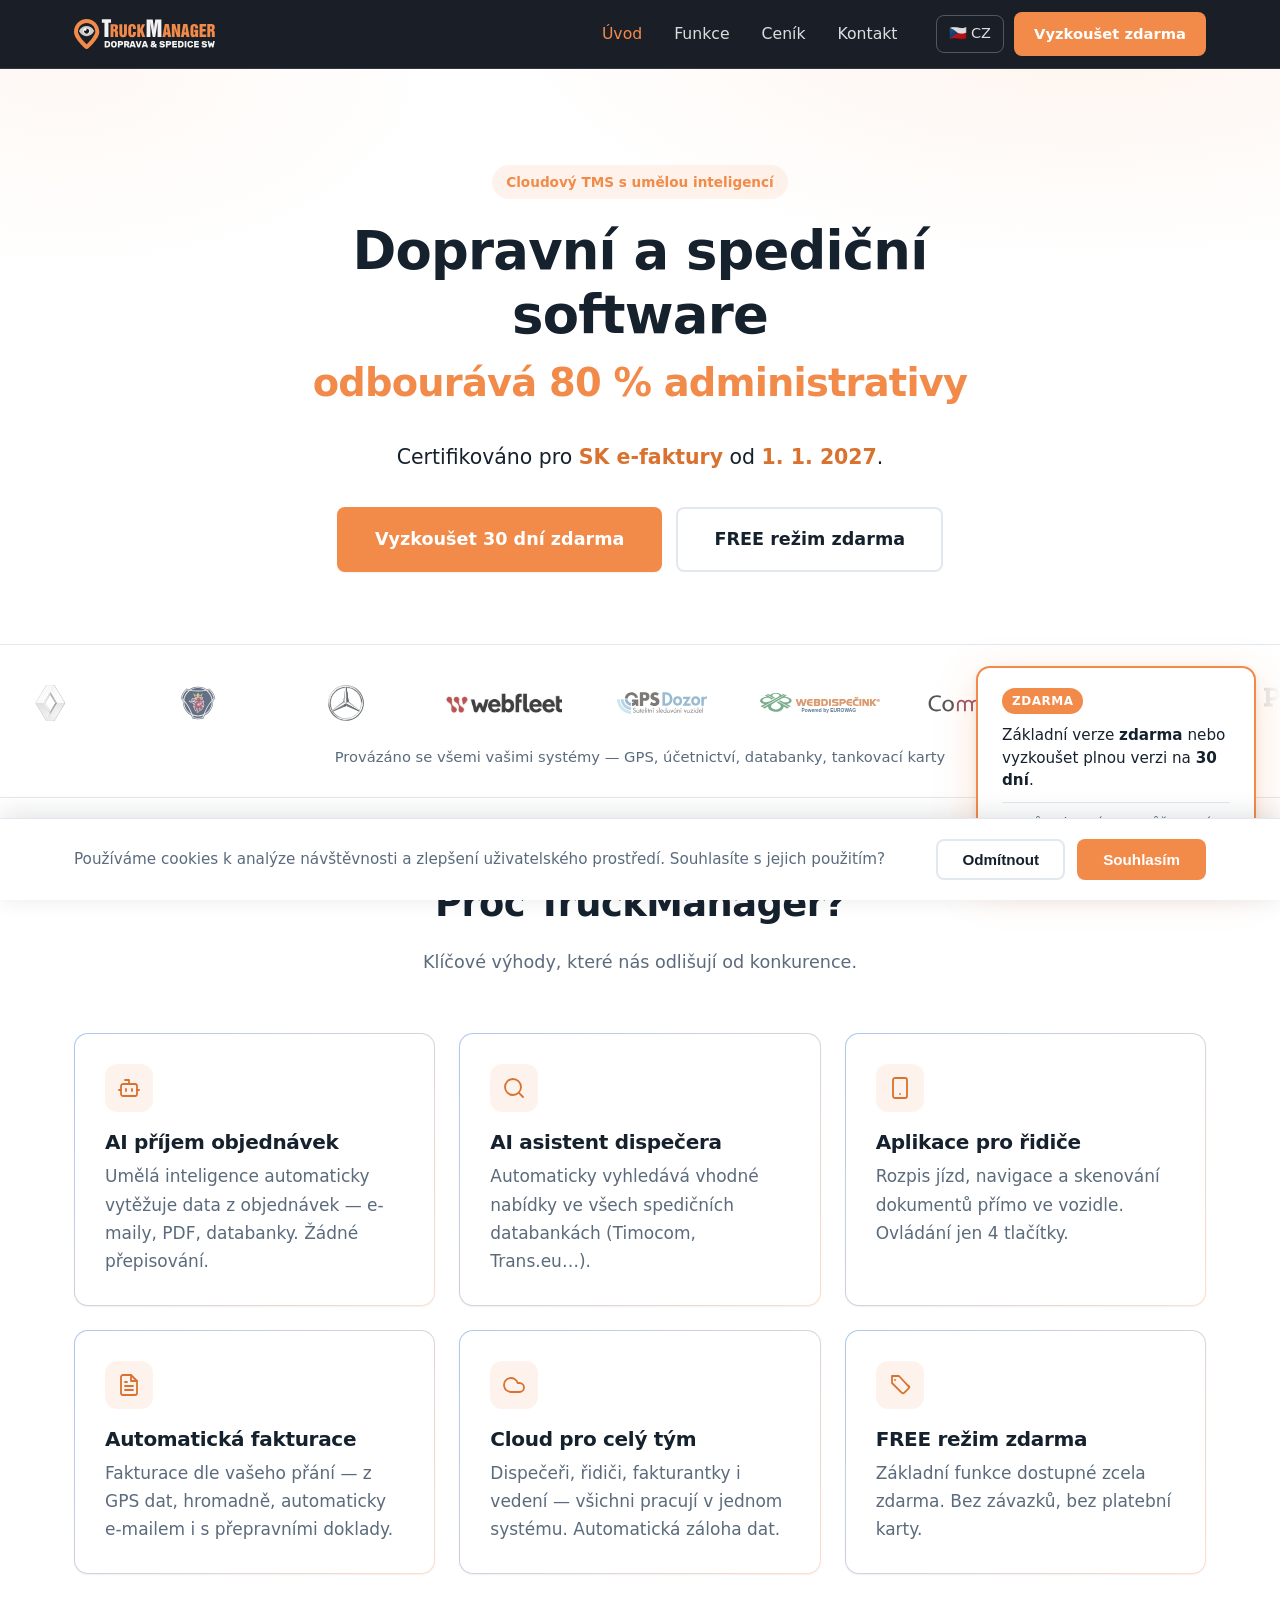
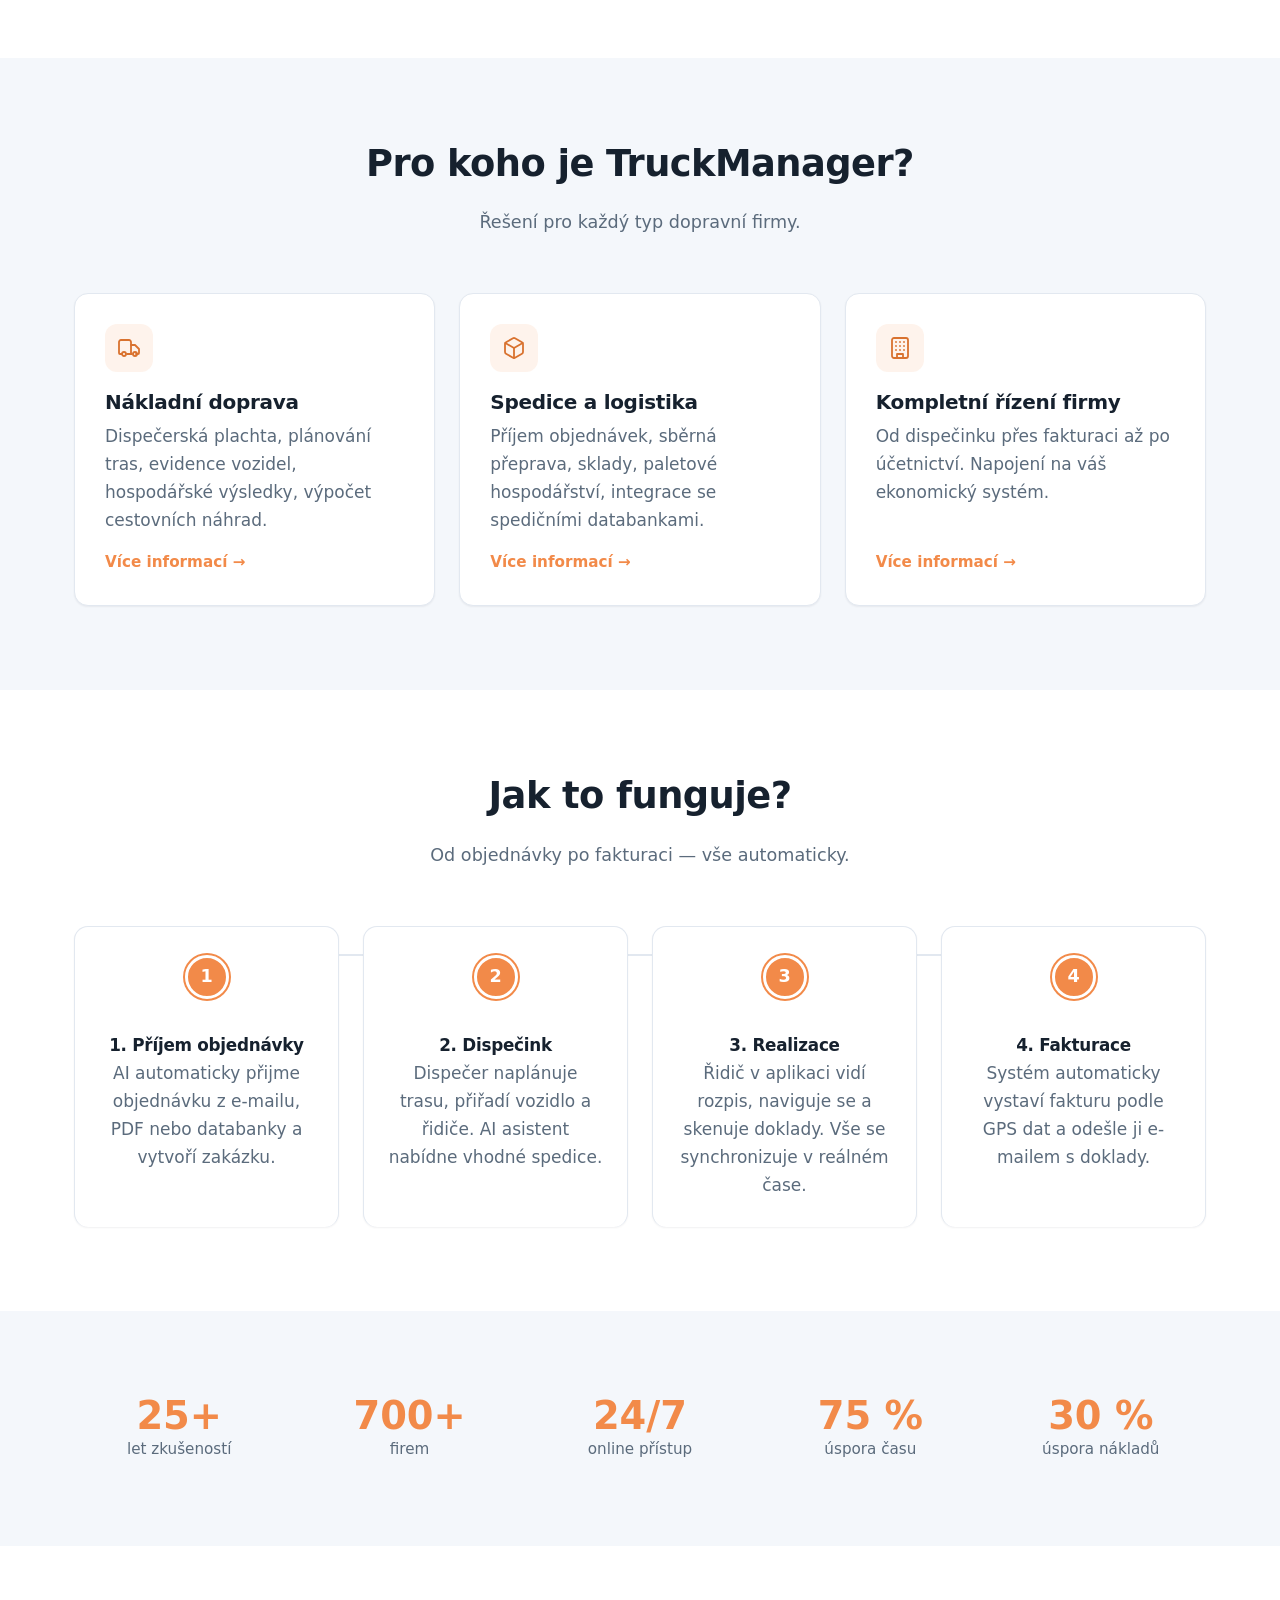
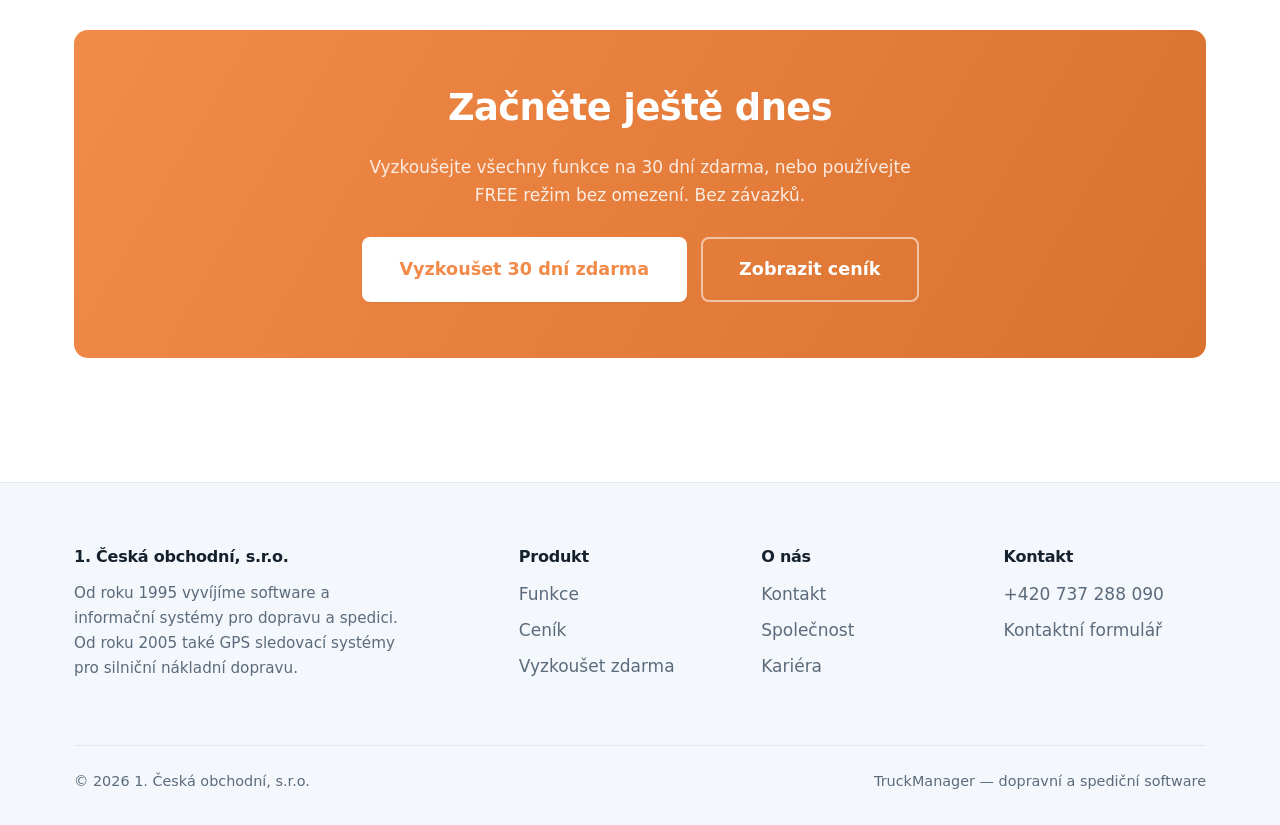
==== commit 500c3b89: "Pridani favicon, videa a upravy stranek" ====
--- a/cs/index.html
+++ b/cs/index.html
@@ -34,7 +34,11 @@
   <meta name="twitter:image" content="https://www.truckmanager.cz/assets/img/og-image.png">
 
   <!-- Favicon -->
-  <link rel="icon" type="image/svg+xml" href="../assets/img/tm_logo_white.svg">
+  <link rel="icon" type="image/png" sizes="16x16" href="../assets/img/favicon/TM_logo16x16.png">
+  <link rel="icon" type="image/png" sizes="32x32" href="../assets/img/favicon/TM_logo32x32.png">
+  <link rel="apple-touch-icon" sizes="180x180" href="../assets/img/favicon/TM_logo180x180.png">
+  <link rel="icon" type="image/png" sizes="192x192" href="../assets/img/favicon/TM_logo192x192.png">
+  <link rel="icon" type="image/png" sizes="512x512" href="../assets/img/favicon/TM_logo512x512.png">
 
   <!-- Strukturovaná data: SoftwareApplication -->
   <script type="application/ld+json">
@@ -122,26 +126,30 @@
               <span>AI hledá ve spedičních databankách</span>
               <span>optimalizuje LTL dopravu nebo sklad</span>
               <span>má aplikaci pro řidiče se skenerem</span>
-              <span>fakturuje dle požadavků zakazníka</span>
+              <span>fakturuje dle požadavků zákazníka</span>
+              <span>exportuje faktury do účetnictví</span>
               <span>počítá režijní náklady a zisk přeprav</span>
               <span>zpracuje tankovací karty a spotřebu PHM</span>
               <span>propojuje všechny firemní systémy</span>
-              <span>vytváří výkazy: diety, pracovní doby, stazky</span>
+              <span>vytváří diety, pracovní doby, stazky</span>
               <span>šetří čas celému týmu.</span>
             </span>
           </h1>
           <p class="lead">
-            Používejte v základní verzi <strong>zdarma</strong> nebo vyzkoušejte zdarma plnou verzi na <strong>30 dní</strong>. Bez závazků, bez platební karty.
-          </p>
-          <p class="hero__tagline">
-            Náš AI průvodce vám pomůže zavést systém do 30 minut.
-            Ještě dnes mohou všichni vaši zaměstnanci pracovat jako jeden tým.
+            Certifikováno pro <strong>SK e-faktury</strong> od <strong>1. 1. 2027</strong>.
           </p>
           <div class="hero__cta">
             <a class="btn btn--primary btn--lg" href="vyzkouset-zdarma.html">Vyzkoušet 30 dní zdarma</a>
             <a class="btn btn--outline btn--lg" href="cenik.html">FREE režim zdarma</a>
           </div>
         </div>
+      </div>
+
+      <!-- Sticky box v pravém dolním rohu -->
+      <div class="hero-badge-sticky">
+        <span class="badge-label">Zdarma</span>
+        <p>Základní verze <strong>zdarma</strong> nebo vyzkoušet plnou verzi na <strong>30 dní</strong>.</p>
+        <p class="badge-sub">AI průvodce vám pomůže zavést systém do 30 minut.</p>
       </div>
     </section>
 
--- a/assets/css/style.css
+++ b/assets/css/style.css
@@ -524,8 +524,10 @@
   position: relative;
   display: block;
   text-align: center;
-  height: 1.2em;
+  min-height: 1.2em;
   overflow: hidden;
+  max-width: 900px;
+  margin: 0 auto;
 }
 .hero__rotating span {
   position: absolute;
@@ -536,13 +538,57 @@
   color: var(--color-primary);
   transition: opacity 0.5s ease, transform 0.5s ease;
   transform: translateY(8px);
-  white-space: nowrap;
-  font-size: clamp(1.8rem, 3.8vw, 2.8rem);
+  white-space: normal;
+  font-size: clamp(1.4rem, 3.2vw, 2.4rem);
+  line-height: 1.3;
+  word-wrap: break-word;
 }
 .hero__rotating span.active {
   position: relative;
   opacity: 1;
   transform: translateY(0);
+}
+
+/* ---------- Sticky box v pravém dolním rohu ---------- */
+.hero-badge-sticky {
+  position: fixed;
+  bottom: 24px;
+  right: 24px;
+  z-index: 999;
+  background: #fff;
+  border: 2px solid var(--color-primary);
+  padding: 20px 24px;
+  border-radius: var(--radius);
+  box-shadow: 0 12px 40px rgba(242, 138, 73, 0.25), 0 2px 8px rgba(0,0,0,0.08);
+  max-width: 280px;
+  font-size: 0.95rem;
+  line-height: 1.5;
+}
+.hero-badge-sticky .badge-label {
+  display: inline-block;
+  background: var(--color-primary);
+  color: #fff;
+  font-size: 0.75rem;
+  font-weight: 700;
+  padding: 4px 10px;
+  border-radius: 20px;
+  margin-bottom: 10px;
+  text-transform: uppercase;
+  letter-spacing: 0.5px;
+}
+.hero-badge-sticky p { margin: 0 0 10px; color: var(--color-text); }
+.hero-badge-sticky p:last-child { margin-bottom: 0; }
+.hero-badge-sticky .badge-sub {
+  font-size: 0.85rem;
+  color: var(--color-text-muted);
+  border-top: 1px solid var(--color-border);
+  padding-top: 10px;
+  margin-top: 10px;
+}
+
+/* Responzivita */
+@media (max-width: 680px) {
+  .hero-badge-sticky { display: none; }
 }
 
 /* ---------- Běžící pás s logy (marquee) ---------- */
@@ -762,3 +808,69 @@
   .cookie-banner__actions { justify-content: center; }
   .cookie-banner__btn { flex: 1 1 auto; }
 }
+
+
+
+
+
+/* ---------- Str�nka Funkce � lev� menu + obsah ---------- */
+.features-layout { display: grid; grid-template-columns: 260px 1fr; gap: 48px; align-items: start; }
+.features-menu { position: sticky; top: 100px; background: var(--color-surface); border: 1px solid var(--color-border); border-radius: var(--radius); padding: 8px 0; box-shadow: var(--shadow-sm); }
+.features-menu__item { display: flex; align-items: center; gap: 12px; padding: 14px 20px; color: var(--color-text); text-decoration: none; font-weight: 500; font-size: 0.95rem; border-left: 3px solid transparent; transition: all 0.15s ease; cursor: pointer; }
+.features-menu__item:hover { background: var(--color-bg-alt); color: var(--color-primary); }
+.features-menu__item.active { background: rgba(242, 138, 73, 0.08); color: var(--color-primary); border-left-color: var(--color-primary); font-weight: 600; }
+.features-menu__item svg { width: 22px; height: 22px; flex-shrink: 0; }
+.features-menu__badge { margin-left: auto; font-size: 0.65rem; font-weight: 700; padding: 2px 6px; border-radius: 4px; background: var(--color-bg-alt); color: var(--color-text-muted); text-transform: uppercase; letter-spacing: 0.5px; }
+.features-menu__item.free .features-menu__badge { background: rgba(76, 175, 80, 0.12); color: #2e7d32; }
+.features-menu__item.full .features-menu__badge { background: rgba(242, 138, 73, 0.12); color: var(--color-primary-dark); }
+.features-content { min-width: 0; }
+.feature-section { display: none; padding: 32px 0; }
+.feature-section.active { display: block; }
+.feature-section__header { display: flex; align-items: center; gap: 16px; margin-bottom: 24px; padding-bottom: 20px; border-bottom: 2px solid var(--color-border); }
+.feature-section__header svg { width: 48px; height: 48px; color: var(--color-primary); flex-shrink: 0; }
+.feature-section__header h2 { margin: 0; font-size: 1.75rem; }
+.feature-section__content { color: var(--color-text-muted); line-height: 1.7; }
+.feature-section__content p { margin: 0 0 16px; font-size: 1.05rem; }
+.feature-section__content ul { margin: 16px 0; padding-left: 24px; }
+.feature-section__content li { margin-bottom: 8px; }
+.feature-section__image { margin-top: 28px; border-radius: var(--radius); overflow: hidden; border: 1px solid var(--color-border); box-shadow: var(--shadow-md); }
+.feature-section__image img { width: 100%; height: auto; display: block; }
+.feature-section__image .placeholder { aspect-ratio: 16 / 9; background: linear-gradient(135deg, var(--color-bg-alt), var(--color-surface)); display: flex; align-items: center; justify-content: center; color: var(--color-text-muted); font-size: 0.95rem; }
+@media (max-width: 960px) { .features-layout { grid-template-columns: 1fr; gap: 24px; } .features-menu { position: static; display: flex; flex-wrap: wrap; gap: 4px; padding: 12px; } .features-menu__item { border-left: none; border-radius: var(--radius-sm); padding: 10px 16px; } .features-menu__item.active { background: var(--color-primary); color: #fff; } .features-menu__item svg { width: 18px; height: 18px; } }
+
+
+/* Video v feature sekc�ch */
+.feature-section__video { margin-top: 28px; border-radius: var(--radius); overflow: hidden; border: 1px solid var(--color-border); box-shadow: var(--shadow-md); }
+.feature-section__video video { width: 100%; height: auto; display: block; }
+
+
+/* ---------- Cen�k � 5 tarif� ---------- */
+.grid--5 { display: grid; grid-template-columns: repeat(4, 1fr); gap: 20px; }
+.pricing-card { position: relative; text-align: center; padding: 28px 20px; }`n.pricing-card--wide { grid-column: 1 / -1; }`n.pricing-card__wide-inner { display: flex; align-items: center; gap: 48px; text-align: left; }`n.pricing-card__wide-main { flex: 0 0 280px; }`n.pricing-card__wide-features { flex: 1; }`n.pricing-card__wide-features ul { margin: 0; }`n.pricing-card__wide-action { flex: 0 0 auto; }`n@media (max-width: 960px) { .pricing-card__wide-inner { flex-direction: column; gap: 24px; text-align: center; } .pricing-card__wide-main { flex: none; } }
+.pricing-card__badge { display: inline-block; font-size: 0.7rem; font-weight: 700; padding: 4px 10px; border-radius: 20px; text-transform: uppercase; letter-spacing: 0.5px; margin-bottom: 12px; }
+.pricing-card__badge--free { background: rgba(76, 175, 80, 0.12); color: #2e7d32; }
+.pricing-card__badge--lite { background: rgba(13, 95, 215, 0.12); color: #0d5fd7; }
+.pricing-card__badge--full { background: rgba(242, 138, 73, 0.12); color: var(--color-primary-dark); }
+.pricing-card__badge--spedice { background: rgba(156, 39, 176, 0.12); color: #7b1fa2; }
+.pricing-card__badge--cloud { background: rgba(96, 125, 139, 0.12); color: #455a64; }
+.pricing-card h3 { margin: 8px 0 4px; font-size: 1.3rem; }
+.pricing-card .price { font-size: 1.8rem; font-weight: 700; color: var(--color-text); margin: 16px 0; }
+.pricing-card .price small { font-size: 0.9rem; font-weight: 400; color: var(--color-text-muted); }
+.pricing-card ul { text-align: left; margin: 20px 0; padding-left: 20px; }
+.pricing-card ul li { margin-bottom: 8px; font-size: 0.92rem; color: var(--color-text-muted); }
+.pricing-card .btn { margin-top: auto; }
+.pricing-card--featured { border-color: var(--color-primary); box-shadow: 0 8px 32px rgba(242, 138, 73, 0.15); }
+.pricing-card--featured .badge-featured { position: absolute; top: -12px; left: 50%; transform: translateX(-50%); background: var(--color-primary); color: #fff; font-size: 0.75rem; font-weight: 600; padding: 4px 16px; border-radius: 20px; }
+@media (max-width: 1100px) { .grid--5 { grid-template-columns: repeat(3, 1fr); } }
+@media (max-width: 760px) { .grid--5 { grid-template-columns: 1fr; } }
+
+
+
+/* Private Cloud � cel� ���ka */
+.pricing-card--wide { grid-column: 1 / -1; margin-top: 24px; }
+.pricing-card__wide-inner { display: flex; align-items: center; gap: 48px; text-align: left; }
+.pricing-card__wide-main { flex: 0 0 280px; }
+.pricing-card__wide-features { flex: 1; }
+.pricing-card__wide-features ul { margin: 0; }
+.pricing-card__wide-action { flex: 0 0 auto; }
+@media (max-width: 960px) { .pricing-card__wide-inner { flex-direction: column; gap: 24px; text-align: center; } .pricing-card__wide-main { flex: none; } }
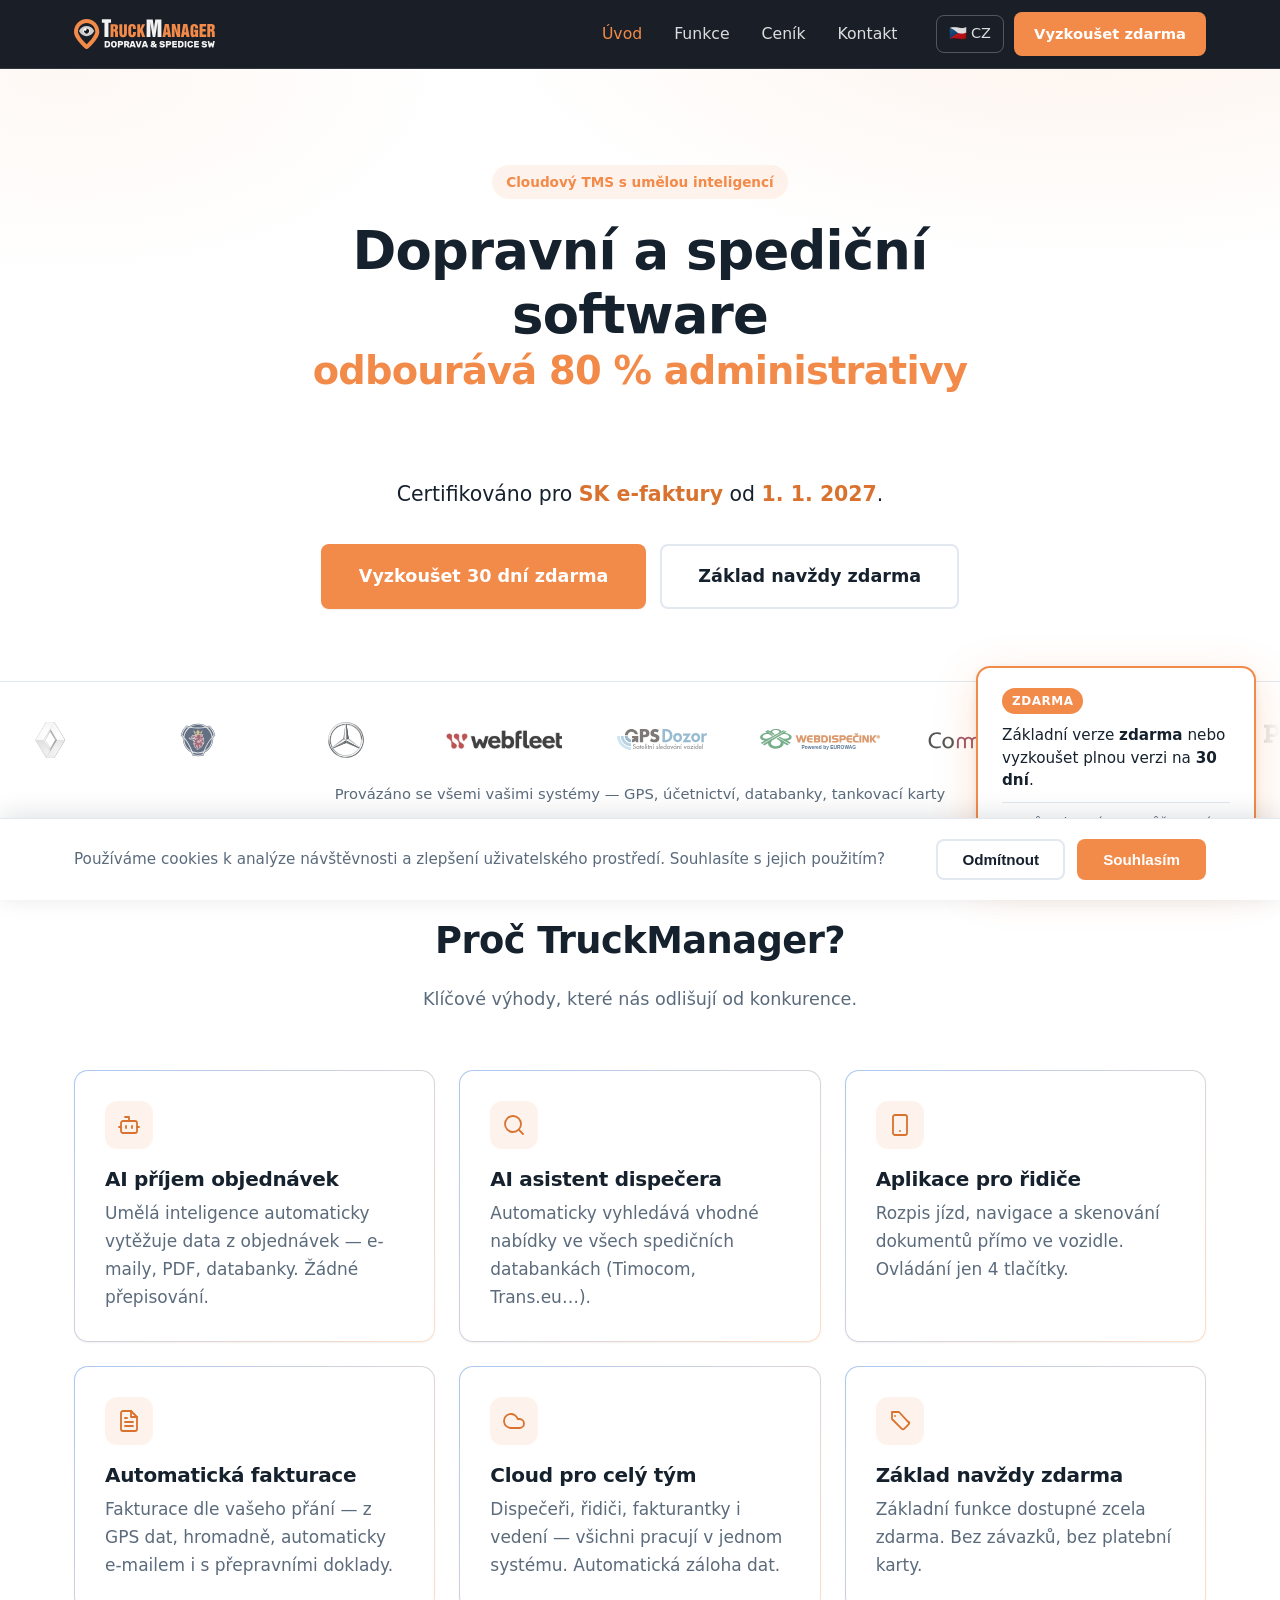
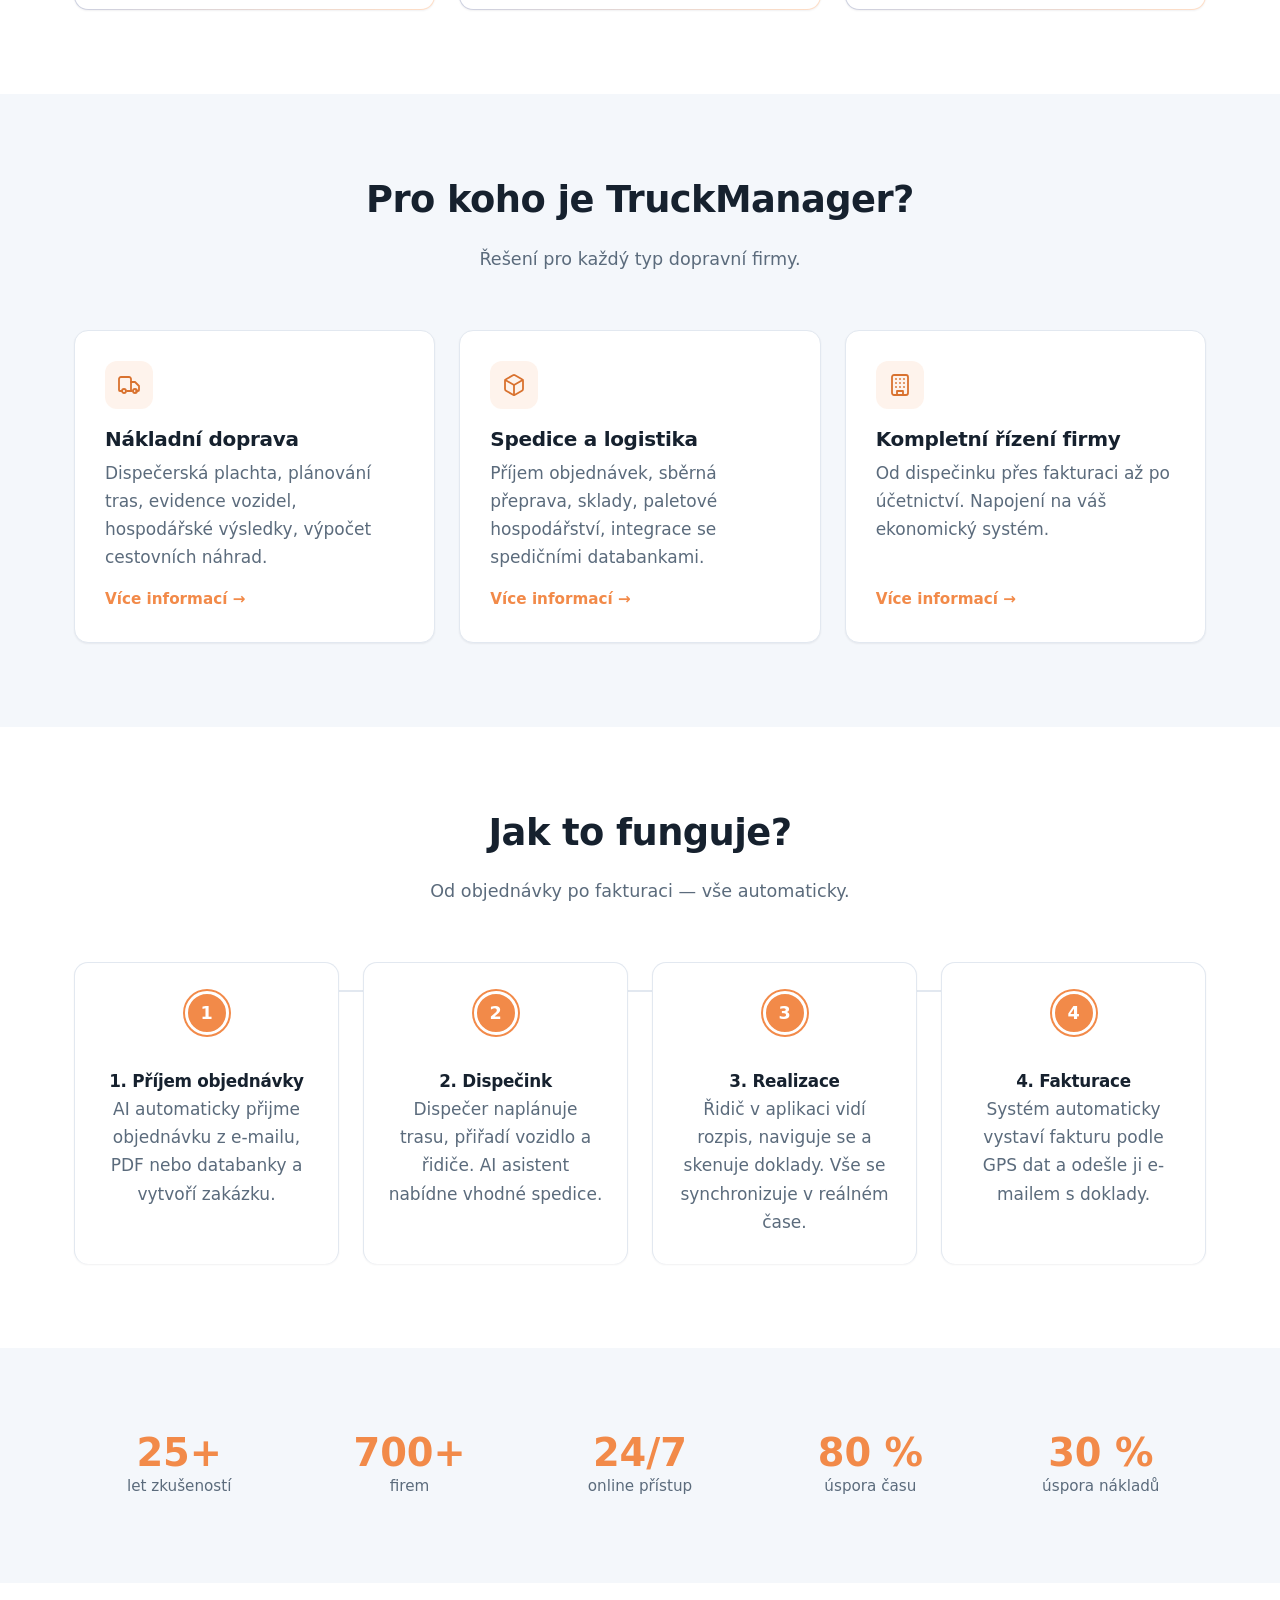
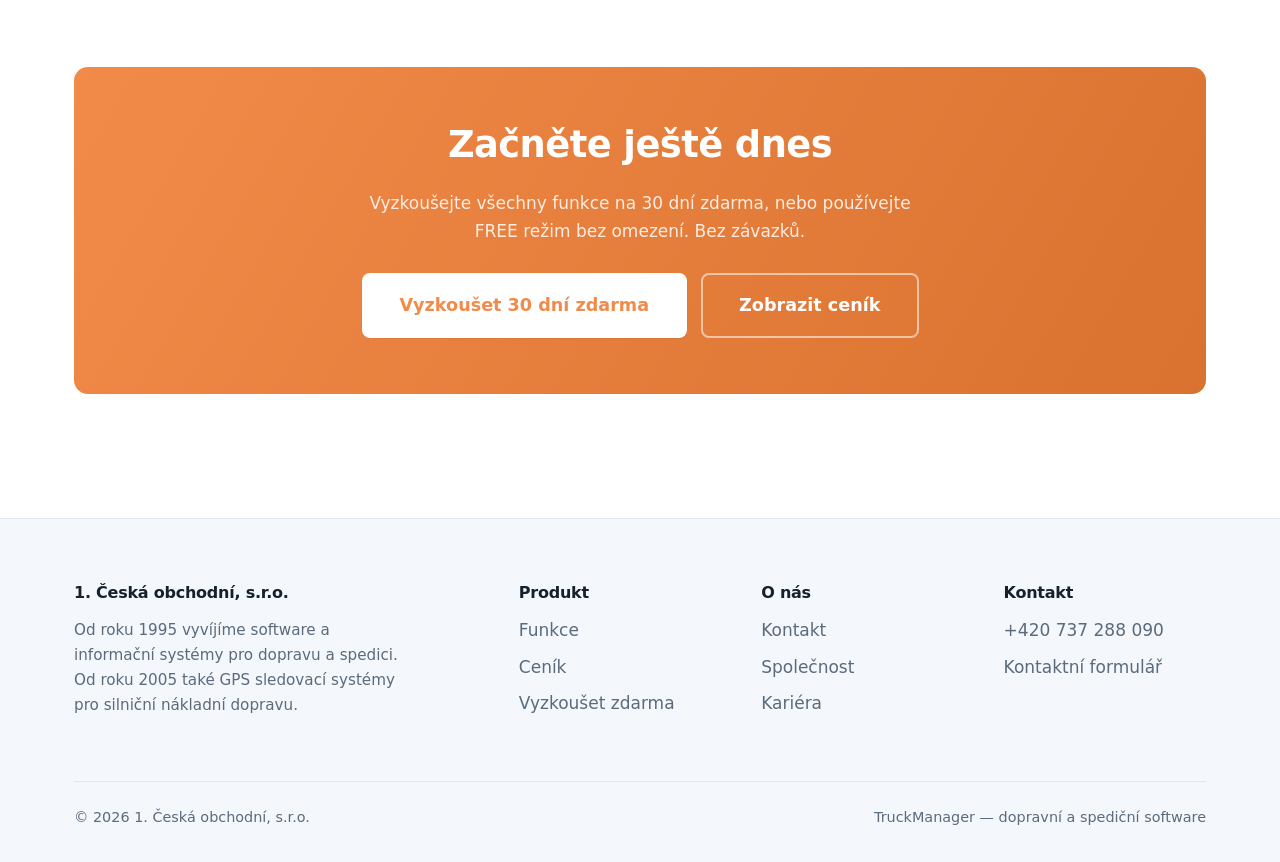
==== commit fa0046f4: "Mobilni optimalizace: oprava menu, select funkci, kodovani, paticka" ====
--- a/cs/index.html
+++ b/cs/index.html
@@ -56,7 +56,7 @@
       "@type": "Offer",
       "price": "0",
       "priceCurrency": "CZK",
-      "description": "FREE režim zdarma, plná verze na 30 dní zdarma"
+      "description": "Základ navždy zdarma, plná verze na 30 dní zdarma"
     },
     "provider": {
       "@type": "Organization",
@@ -105,7 +105,7 @@
             <li><a href="../en/index.html">English</a></li>
           </ul>
         </div>
-        <a class="btn btn--primary btn--sm" href="vyzkouset-zdarma.html">Vyzkoušet zdarma</a>
+        <a class="btn btn--primary btn--sm header-cta" href="vyzkouset-zdarma.html">Vyzkoušet zdarma</a>
         <button class="nav-toggle" type="button" aria-label="Menu">☰</button>
       </div>
     </div>
@@ -140,7 +140,7 @@
           </p>
           <div class="hero__cta">
             <a class="btn btn--primary btn--lg" href="vyzkouset-zdarma.html">Vyzkoušet 30 dní zdarma</a>
-            <a class="btn btn--outline btn--lg" href="cenik.html">FREE režim zdarma</a>
+            <a class="btn btn--outline btn--lg" href="cenik.html">Základ navždy zdarma</a>
           </div>
         </div>
       </div>
@@ -238,7 +238,7 @@
           </div>
           <div class="card card--highlight">
             <div class="card__icon"><svg viewBox="0 0 24 24" fill="none" stroke="currentColor" stroke-width="1.8" stroke-linecap="round" stroke-linejoin="round"><path d="M20.59 13.41 11 3H4v7l9.59 9.59a2 2 0 0 0 2.82 0l4.18-4.18a2 2 0 0 0 0-2.82z"/><path d="M7 7h.01"/></svg></div>
-            <h3>FREE režim zdarma</h3>
+            <h3>Základ navždy zdarma</h3>
             <p>Základní funkce dostupné zcela zdarma. Bez závazků, bez platební karty.</p>
           </div>
         </div>
@@ -328,7 +328,7 @@
             <div class="stat__label">online přístup</div>
           </div>
           <div class="stat">
-            <div class="stat__value">75 %</div>
+            <div class="stat__value">80 %</div>
             <div class="stat__label">úspora času</div>
           </div>
           <div class="stat">
--- a/assets/css/style.css
+++ b/assets/css/style.css
@@ -25,7 +25,7 @@
 
 * { box-sizing: border-box; }
 
-html { scroll-behavior: smooth; }
+html { scroll-behavior: smooth; overflow-x: clip; }
 
 body {
   margin: 0;
@@ -133,7 +133,8 @@
   background: none;
   border: 1px solid rgba(255, 255, 255, 0.25);
   border-radius: var(--radius-sm);
-  padding: 6px 12px;
+  height: 38px;
+  padding: 0 12px;
   font: inherit;
   font-size: 0.9rem;
   color: rgba(255, 255, 255, 0.85);
@@ -214,8 +215,7 @@
 .btn--lg { padding: 16px 36px; font-size: 1.1rem; }
 .btn--sm { padding: 8px 18px; font-size: 0.92rem; }
 
-/* ---------- Hero ---------- */
-.hero {
+/* ---------- Hero ---------- */.hero {
   padding: 96px 0 72px;
   background:
     radial-gradient(1000px 420px at 85% -10%, rgba(242, 138, 73, 0.10), transparent 60%),
@@ -243,6 +243,51 @@
   margin: 0 0 32px;
 }
 .hero__cta { display: flex; gap: 14px; flex-wrap: wrap; }
+
+/* Přeblikávání stylů hero CTA tlačítek (cyklus 8 s: 3 s stav + 1 s přechod) */
+@keyframes heroCtaPrimarySwap {
+  0%, 37.5% {
+    background: var(--color-primary);
+    color: #fff;
+    border-color: transparent;
+  }
+  50%, 87.5% {
+    background: var(--color-surface);
+    color: var(--color-text);
+    border-color: var(--color-border);
+  }
+  100% {
+    background: var(--color-primary);
+    color: #fff;
+    border-color: transparent;
+  }
+}
+@keyframes heroCtaOutlineSwap {
+  0%, 37.5% {
+    background: var(--color-surface);
+    color: var(--color-text);
+    border-color: var(--color-border);
+  }
+  50%, 87.5% {
+    background: var(--color-primary);
+    color: #fff;
+    border-color: transparent;
+  }
+  100% {
+    background: var(--color-surface);
+    color: var(--color-text);
+    border-color: var(--color-border);
+  }
+}
+.hero__cta .btn--primary { animation: heroCtaPrimarySwap 8s ease-in-out infinite; }
+.hero__cta .btn--outline { animation: heroCtaOutlineSwap 8s ease-in-out infinite; }
+.hero__cta .btn--primary:hover,
+.hero__cta .btn--outline:hover { animation-play-state: paused; }
+@media (prefers-reduced-motion: reduce) {
+  .hero__cta .btn--primary,
+  .hero__cta .btn--outline { animation: none; }
+}
+
 .hero__media img {
   border-radius: var(--radius);
   box-shadow: var(--shadow-lg);
@@ -544,7 +589,6 @@
   word-wrap: break-word;
 }
 .hero__rotating span.active {
-  position: relative;
   opacity: 1;
   transform: translateY(0);
 }
@@ -725,7 +769,8 @@
   .grid--3, .grid--2, .form--2col { grid-template-columns: 1fr; }
   .stats { grid-template-columns: repeat(2, 1fr); }
 
-  .nav-toggle { display: block; margin-left: auto; }
+  .nav-toggle { display: block; }
+  .header-cta { display: none; }
   .main-nav {
     display: none;
     position: absolute;
@@ -739,11 +784,15 @@
   }
   .main-nav.open { display: block; }
   .main-nav ul { flex-direction: column; gap: 0; }
-  .main-nav a { padding: 12px 8px; font-size: 1.05rem; }
-  .header-actions { margin-left: 0; }
+  .main-nav a { padding: 12px 8px; font-size: 1.05rem; color: var(--color-text); }
+  .main-nav a:hover { background: var(--color-bg-alt); color: var(--color-text); }
+  .main-nav a.active { color: var(--color-primary); }
+  .header-actions { margin-left: auto; }
   .site-header__inner { flex-wrap: nowrap; }
   .hero { padding: 56px 0 48px; }
   .steps--horizontal { grid-template-columns: 1fr; }
+  .site-footer__grid { grid-template-columns: 1fr; gap: 28px; }
+  .site-footer .about { max-width: none; }
   .marquee__item { min-width: 80px; height: 36px; }
   .marquee__item img { max-height: 28px; max-width: 90px; }
 }
@@ -805,6 +854,7 @@
 
 @media (max-width: 680px) {
   .cookie-banner__inner { flex-direction: column; align-items: stretch; text-align: center; }
+  .cookie-banner__text { flex: 0 1 auto; }
   .cookie-banner__actions { justify-content: center; }
   .cookie-banner__btn { flex: 1 1 auto; }
 }
@@ -815,6 +865,10 @@
 
 /* ---------- Str�nka Funkce � lev� menu + obsah ---------- */
 .features-layout { display: grid; grid-template-columns: 260px 1fr; gap: 48px; align-items: start; }
+
+/* Mobilní rozbalovací výběr funkce — skrytý na desktopu */
+.features-select { display: none; }
+
 .features-menu { position: sticky; top: 100px; background: var(--color-surface); border: 1px solid var(--color-border); border-radius: var(--radius); padding: 8px 0; box-shadow: var(--shadow-sm); }
 .features-menu__item { display: flex; align-items: center; gap: 12px; padding: 14px 20px; color: var(--color-text); text-decoration: none; font-weight: 500; font-size: 0.95rem; border-left: 3px solid transparent; transition: all 0.15s ease; cursor: pointer; }
 .features-menu__item:hover { background: var(--color-bg-alt); color: var(--color-primary); }
@@ -824,7 +878,7 @@
 .features-menu__item.free .features-menu__badge { background: rgba(76, 175, 80, 0.12); color: #2e7d32; }
 .features-menu__item.full .features-menu__badge { background: rgba(242, 138, 73, 0.12); color: var(--color-primary-dark); }
 .features-content { min-width: 0; }
-.feature-section { display: none; padding: 32px 0; }
+.feature-section { display: none; padding: 32px 0; scroll-margin-top: 160px; }
 .feature-section.active { display: block; }
 .feature-section__header { display: flex; align-items: center; gap: 16px; margin-bottom: 24px; padding-bottom: 20px; border-bottom: 2px solid var(--color-border); }
 .feature-section__header svg { width: 48px; height: 48px; color: var(--color-primary); flex-shrink: 0; }
@@ -836,7 +890,45 @@
 .feature-section__image { margin-top: 28px; border-radius: var(--radius); overflow: hidden; border: 1px solid var(--color-border); box-shadow: var(--shadow-md); }
 .feature-section__image img { width: 100%; height: auto; display: block; }
 .feature-section__image .placeholder { aspect-ratio: 16 / 9; background: linear-gradient(135deg, var(--color-bg-alt), var(--color-surface)); display: flex; align-items: center; justify-content: center; color: var(--color-text-muted); font-size: 0.95rem; }
-@media (max-width: 960px) { .features-layout { grid-template-columns: 1fr; gap: 24px; } .features-menu { position: static; display: flex; flex-wrap: wrap; gap: 4px; padding: 12px; } .features-menu__item { border-left: none; border-radius: var(--radius-sm); padding: 10px 16px; } .features-menu__item.active { background: var(--color-primary); color: #fff; } .features-menu__item svg { width: 18px; height: 18px; } }
+@media (max-width: 960px) {
+  .features-layout { grid-template-columns: 1fr; gap: 20px; margin-top: 0; padding-top: 0; }
+  .features-menu { display: none; }
+  .features-select {
+    display: block;
+    position: fixed;
+    top: 68px;
+    left: 0;
+    right: 0;
+    z-index: 90;
+    padding: 10px 24px;
+    background: var(--color-bg);
+    border-bottom: 1px solid var(--color-border);
+  }
+  .features-content { padding-top: 0; }
+  /* Odsazení obsahu pod fixed select na stránce Funkce */
+  main:has(.features-select) .section:first-of-type { padding-top: 100px; }
+  main:has(.features-select) .section__head { margin-bottom: 20px; }
+  .features-select select {
+    width: 100%;
+    padding: 13px 40px 13px 16px;
+    font: inherit;
+    font-size: 1rem;
+    font-weight: 600;
+    color: var(--color-text);
+    background: var(--color-surface);
+    border: 2px solid var(--color-primary);
+    border-radius: var(--radius-sm);
+    box-shadow: var(--shadow-md);
+    appearance: none;
+    -webkit-appearance: none;
+    cursor: pointer;
+    background-image: linear-gradient(45deg, transparent 49%, var(--color-primary) 50%), linear-gradient(-45deg, transparent 49%, var(--color-primary) 50%);
+    background-position: calc(100% - 21px) 50%, calc(100% - 15px) 50%;
+    background-size: 6px 6px;
+    background-repeat: no-repeat;
+  }
+  .features-select select:focus { outline: none; border-color: var(--color-primary-dark); }
+}
 
 
 /* Video v feature sekc�ch */
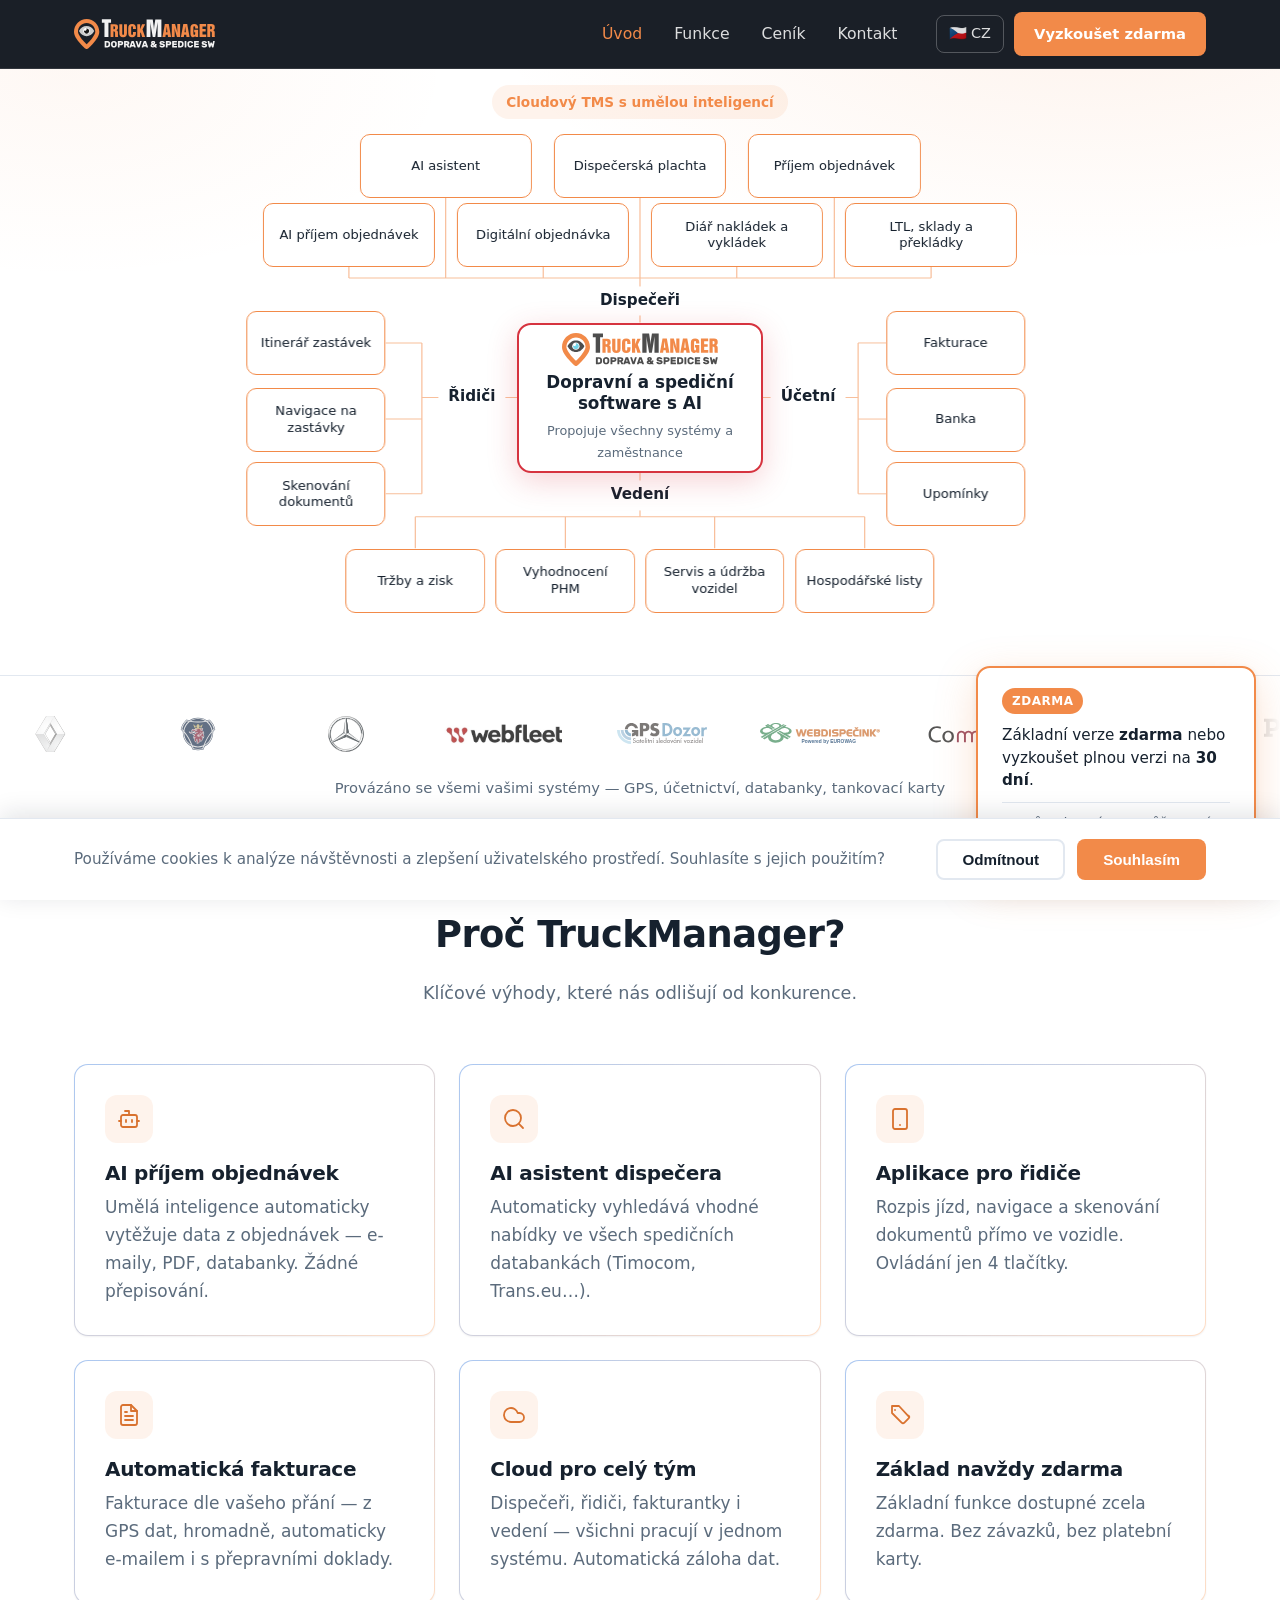
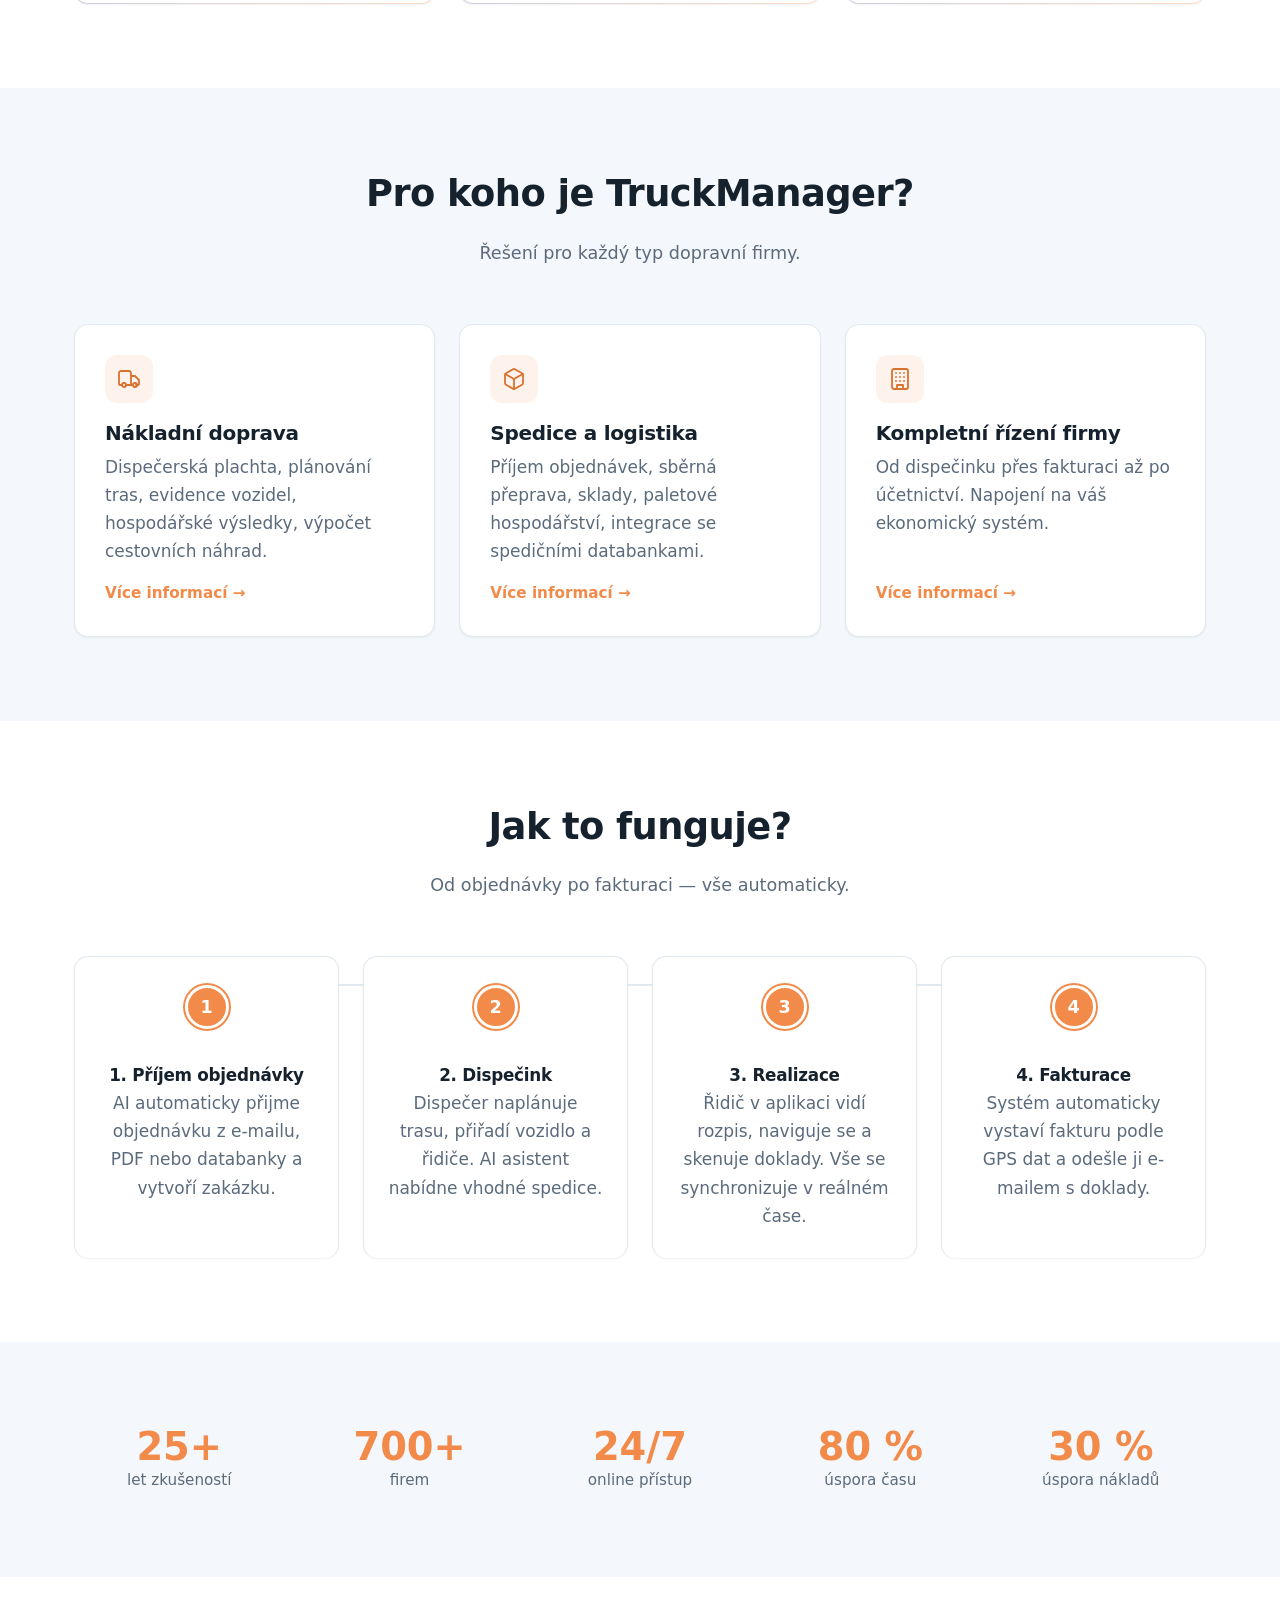
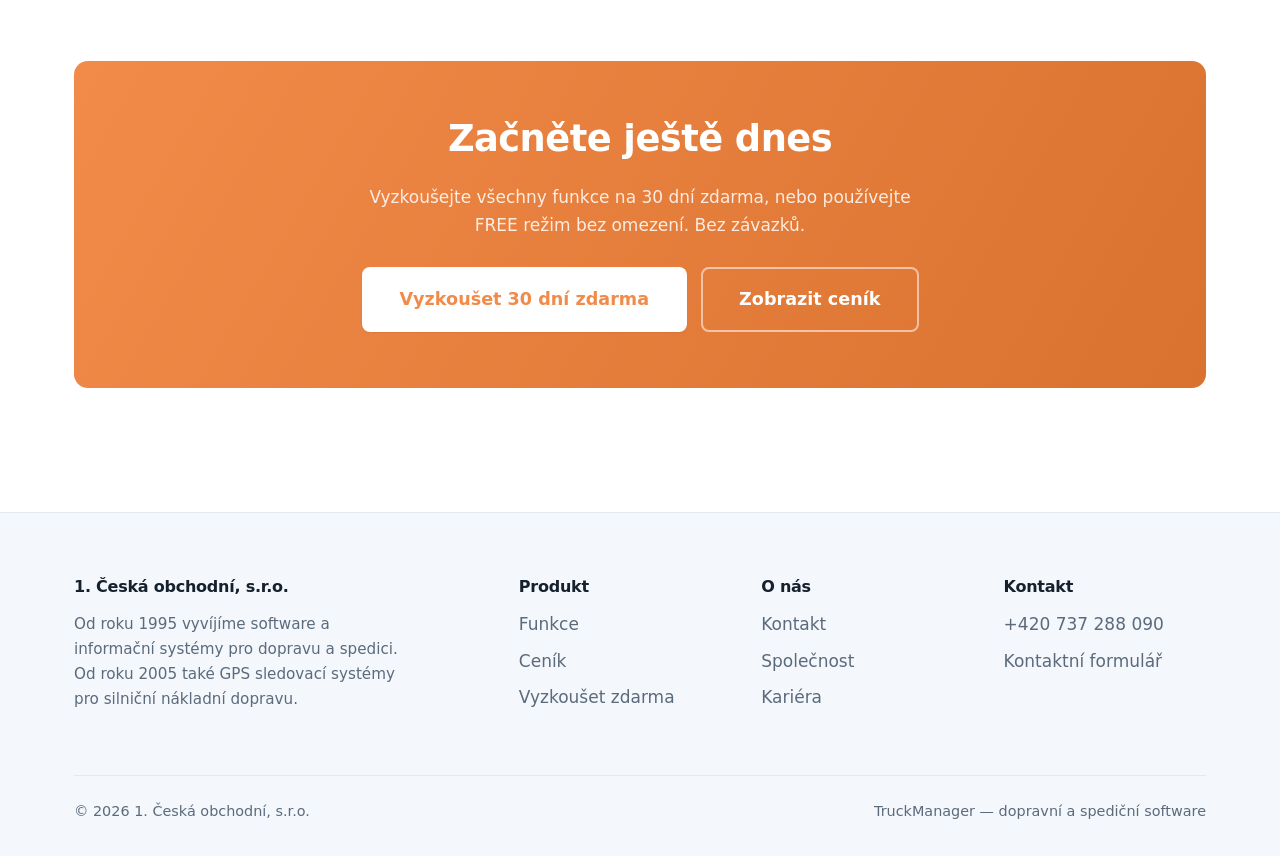
==== commit 0ff0c9b9: "Novy hero diagram s prokliky, doplnene funkce, srovnavaci tabulka tarifu v ceniku" ====
--- a/cs/index.html
+++ b/cs/index.html
@@ -118,29 +118,67 @@
       <div class="container">
         <div class="hero__center">
           <span class="badge">Cloudový TMS s umělou inteligencí</span>
-          <h1>
-            Dopravní a spediční software<br>
-            <span class="hero__rotating" id="rotatingText">
-              <span class="active">odbourává 80 % administrativy</span>
-              <span>AI čte a zapisuje objednávky</span>
-              <span>AI hledá ve spedičních databankách</span>
-              <span>optimalizuje LTL dopravu nebo sklad</span>
-              <span>má aplikaci pro řidiče se skenerem</span>
-              <span>fakturuje dle požadavků zákazníka</span>
-              <span>exportuje faktury do účetnictví</span>
-              <span>počítá režijní náklady a zisk přeprav</span>
-              <span>zpracuje tankovací karty a spotřebu PHM</span>
-              <span>propojuje všechny firemní systémy</span>
-              <span>vytváří diety, pracovní doby, stazky</span>
-              <span>šetří čas celému týmu.</span>
-            </span>
-          </h1>
-          <p class="lead">
-            Certifikováno pro <strong>SK e-faktury</strong> od <strong>1. 1. 2027</strong>.
-          </p>
-          <div class="hero__cta">
-            <a class="btn btn--primary btn--lg" href="vyzkouset-zdarma.html">Vyzkoušet 30 dní zdarma</a>
-            <a class="btn btn--outline btn--lg" href="cenik.html">Základ navždy zdarma</a>
+          <!-- Diagram — karty propojené se středovým hubem -->
+          <div class="hero-diagram" aria-label="Mapa funkcí TruckManageru">
+            <svg class="hero-diagram__lines" viewBox="0 0 1000 700" preserveAspectRatio="none" aria-hidden="true">
+              <g fill="none" stroke="var(--color-primary)" stroke-width="1.5">
+                <!-- Dispečer: hub nahoru, sběrnice nad 2. řadou -->
+                <path d="M500 286 V218"/>
+                <path d="M145 218 H855"/>
+                <path d="M145 201 V218"/><path d="M382 201 V218"/><path d="M618 201 V218"/><path d="M855 201 V218"/>
+                <!-- Spoje z vrchu 2. řady na spodek 1. řady -->
+                <path d="M263 96 V218"/><path d="M500 96 V218"/><path d="M737 96 V218"/>
+                <!-- Řidič: hub vlevo -->
+                <path d="M350 400 H234"/>
+                <path d="M234 317 V547"/>
+                <path d="M190 317 H234"/><path d="M190 433 H234"/><path d="M190 547 H234"/>
+                <!-- Účetní: hub vpravo -->
+                <path d="M650 400 H766"/>
+                <path d="M766 317 V547"/>
+                <path d="M800 317 H766"/><path d="M800 433 H766"/><path d="M800 547 H766"/>
+                <!-- Vedení: hub dolů -->
+                <path d="M500 515 V582"/>
+                <path d="M226 582 H774"/>
+                <path d="M226 582 V630"/><path d="M409 582 V630"/><path d="M591 582 V630"/><path d="M774 582 V630"/>
+              </g>
+            </svg>
+
+            <span class="hero-diagram__tag" style="--x:50%;--y:36%">Dispečeři</span>
+            <span class="hero-diagram__tag" style="--x:29.5%;--y:57%">Řidiči</span>
+            <span class="hero-diagram__tag" style="--x:70.5%;--y:57%">Účetní</span>
+            <span class="hero-diagram__tag" style="--x:50%;--y:78.4%">Vedení</span>
+
+            <div class="hero-diagram__hub">
+              <div class="hero-diagram__hub-inner">
+                <div class="hero-diagram__hub-front">
+                  <img src="../assets/img/tm_logo.svg" alt="TruckManager" class="hero-diagram__logo">
+                  <strong>Dopravní a spediční software s AI</strong>
+                  <small>Propojuje všechny systémy a zaměstnance</small>
+                </div>
+                <a class="hero-diagram__hub-back" href="vyzkouset-zdarma.html">
+                  <strong>Základ navždy zdarma</strong>
+                  <span>Vyzkoušet 30 dní zdarma →</span>
+                </a>
+              </div>
+            </div>
+
+            <div class="hero-diagram__card" style="--x:26.3%;--y:6.7%;--i:0;--w:21%"><div class="hero-diagram__card-inner"><div class="hero-diagram__card-front">AI asistent</div><a class="hero-diagram__card-back" href="funkce.html#ai">Vyhledává auta a náklady ve spedičních databankách</a></div></div>
+            <div class="hero-diagram__card" style="--x:50%;--y:6.7%;--i:1;--w:21%"><div class="hero-diagram__card-inner"><div class="hero-diagram__card-front">Dispečerská plachta</div><a class="hero-diagram__card-back" href="funkce.html#dispecink">Přehled zakázek, tras a vozidel v reálném čase</a></div></div>
+            <div class="hero-diagram__card" style="--x:73.7%;--y:6.7%;--i:2;--w:21%"><div class="hero-diagram__card-inner"><div class="hero-diagram__card-front">Příjem objednávek</div><a class="hero-diagram__card-back" href="funkce.html#objednavky">Rychlý příjem objednávek včetně dispozic pro řidiče</a></div></div>
+            <div class="hero-diagram__card" style="--x:14.5%;--y:21.7%;--i:3;--w:21%"><div class="hero-diagram__card-inner"><div class="hero-diagram__card-front">AI příjem objednávek</div><a class="hero-diagram__card-back" href="funkce.html#ai">AI sama přečte a zapíše soubor s objednávkou</a></div></div>
+            <div class="hero-diagram__card" style="--x:38.2%;--y:21.7%;--i:4;--w:21%"><div class="hero-diagram__card-inner"><div class="hero-diagram__card-front">Digitální objednávka</div><a class="hero-diagram__card-back" href="funkce.html#objednavka-digital">Objednávky bez papíru, rovnou do systému</a></div></div>
+            <div class="hero-diagram__card" style="--x:61.8%;--y:21.7%;--i:5;--w:21%"><div class="hero-diagram__card-inner"><div class="hero-diagram__card-front">Diář nakládek a vykládek</div><a class="hero-diagram__card-back" href="funkce.html#diar">Přesný rozpis nakládek a vykládek s kontrolou průběhu</a></div></div>
+            <div class="hero-diagram__card" style="--x:85.5%;--y:21.7%;--i:6;--w:21%"><div class="hero-diagram__card-inner"><div class="hero-diagram__card-front">LTL, sklady a překládky</div><a class="hero-diagram__card-back" href="funkce.html#sberna">Optimalizace sběrné přepravy a skladů</a></div></div>
+            <div class="hero-diagram__card" style="--x:10.5%;--y:45.3%;--i:7"><div class="hero-diagram__card-inner"><div class="hero-diagram__card-front">Itinerář zastávek</div><a class="hero-diagram__card-back" href="funkce.html#ridici">Plán zastávek a úkolů pro řidiče</a></div></div>
+            <div class="hero-diagram__card" style="--x:10.5%;--y:61.9%;--i:8"><div class="hero-diagram__card-inner"><div class="hero-diagram__card-front">Navigace na zastávky</div><a class="hero-diagram__card-back" href="funkce.html#ridici">Navigace přímo na nakládku a vykládku</a></div></div>
+            <div class="hero-diagram__card" style="--x:10.5%;--y:78.1%;--i:9"><div class="hero-diagram__card-inner"><div class="hero-diagram__card-front">Skenování dokumentů</div><a class="hero-diagram__card-back" href="funkce.html#ridici">CMR a dodací listy přímo ve vozidle</a></div></div>
+            <div class="hero-diagram__card" style="--x:88.5%;--y:45.3%;--i:10"><div class="hero-diagram__card-inner"><div class="hero-diagram__card-front">Fakturace</div><a class="hero-diagram__card-back" href="funkce.html#fakturace">Faktury jednotlivě i hromadně, odeslání dle přání zákazníka</a></div></div>
+            <div class="hero-diagram__card" style="--x:88.5%;--y:61.9%;--i:11"><div class="hero-diagram__card-inner"><div class="hero-diagram__card-front">Banka</div><a class="hero-diagram__card-back" href="funkce.html#banka">Zpracování výpisů a hromadné platební příkazy</a></div></div>
+            <div class="hero-diagram__card" style="--x:88.5%;--y:78.1%;--i:12"><div class="hero-diagram__card-inner"><div class="hero-diagram__card-front">Upomínky</div><a class="hero-diagram__card-back" href="funkce.html#upominky">Automatické upomínky neuhrazených faktur</a></div></div>
+            <div class="hero-diagram__card" style="--x:22.6%;--y:97%;--i:13"><div class="hero-diagram__card-inner"><div class="hero-diagram__card-front">Tržby a zisk</div><a class="hero-diagram__card-back" href="funkce.html#vozidla">Náklady na přepravu a zisk z každé zakázky</a></div></div>
+            <div class="hero-diagram__card" style="--x:40.9%;--y:97%;--i:14"><div class="hero-diagram__card-inner"><div class="hero-diagram__card-front">Vyhodnocení PHM</div><a class="hero-diagram__card-back" href="funkce.html#vozidla">Mýto a spotřeba PHM dle vytížení vozidel</a></div></div>
+            <div class="hero-diagram__card" style="--x:59.1%;--y:97%;--i:15"><div class="hero-diagram__card-inner"><div class="hero-diagram__card-front">Servis a údržba vozidel</div><a class="hero-diagram__card-back" href="funkce.html#servis">Plánování servisu, STK a údržby vozového parku</a></div></div>
+            <div class="hero-diagram__card" style="--x:77.4%;--y:97%;--i:16"><div class="hero-diagram__card-inner"><div class="hero-diagram__card-front">Hospodářské listy</div><a class="hero-diagram__card-back" href="funkce.html#vykazy">Diety, pracovní doba, stazky — automaticky</a></div></div>
           </div>
         </div>
       </div>
--- a/assets/css/style.css
+++ b/assets/css/style.css
@@ -1,3 +1,4 @@
+@charset "UTF-8";
 /* ============================================================
    TruckManager — sdílené styly
    Moderní redesign, responzivní, světlý/tmavý režim
@@ -6,6 +7,7 @@
 :root {
   --color-primary: #f28a49;
   --color-primary-dark: #d9722f;
+  --color-heart: #d6333f;
   --color-accent: #0d5fd7;
   --color-bg: #ffffff;
   --color-bg-alt: #f4f7fb;
@@ -216,7 +218,7 @@
 .btn--sm { padding: 8px 18px; font-size: 0.92rem; }
 
 /* ---------- Hero ---------- */.hero {
-  padding: 96px 0 72px;
+  padding: 16px 0 40px;
   background:
     radial-gradient(1000px 420px at 85% -10%, rgba(242, 138, 73, 0.10), transparent 60%),
     radial-gradient(700px 380px at 5% 0%, rgba(242, 138, 73, 0.06), transparent 55%);
@@ -235,7 +237,7 @@
   color: var(--color-primary);
   font-weight: 600;
   font-size: 0.85rem;
-  margin-bottom: 20px;
+  margin-bottom: 8px;
 }
 .hero p.lead {
   font-size: 1.2rem;
@@ -243,6 +245,173 @@
   margin: 0 0 32px;
 }
 .hero__cta { display: flex; gap: 14px; flex-wrap: wrap; }
+
+/* ---------- Hero vizual — rámečky kolem H1 ---------- */
+.hero__center { position: relative; }
+
+/* ---------- Varianta C: diagram funkcí propojený se středem ---------- */
+.hero-diagram {
+  position: relative;
+  margin: 8px auto 40px;
+  max-width: 1000px;
+  aspect-ratio: 10 / 5.6;
+}
+.hero-diagram__lines {
+  position: absolute;
+  inset: 0;
+  width: 100%;
+  height: 100%;
+  opacity: 0.55;
+  z-index: 5;
+  pointer-events: none;
+}
+.hero-diagram__tag {
+  position: absolute;
+  left: var(--x);
+  top: var(--y);
+  transform: translate(-50%, -50%);
+  font-size: 0.95rem;
+  font-weight: 600;
+  color: var(--color-text);
+  background: var(--color-bg);
+  padding: 2px 10px;
+  z-index: 6;
+}
+.hero-diagram__hub {
+  position: absolute;
+  left: 50%;
+  top: 57.2%;
+  transform: translate(-50%, -50%);
+  width: 30%;
+  z-index: 7;
+}
+.hero-diagram__hub-inner {
+  position: relative;
+  width: 100%;
+  min-height: 150px;
+  transform-style: preserve-3d;
+  transition: transform 0.6s ease;
+  animation: heroHubBeat 2.6s ease-in-out infinite;
+}
+.hero-diagram__hub:hover .hero-diagram__hub-inner,
+.hero-diagram__hub.flipped .hero-diagram__hub-inner { transform: rotateY(180deg); }
+@keyframes heroHubBeat {
+  0%, 28%, 70%, 100% { scale: 1; }
+  14% { scale: 1.035; }
+  42% { scale: 1.05; }
+  56% { scale: 1.015; }
+}
+.hero-diagram__hub-front,
+.hero-diagram__hub-back {
+  position: absolute;
+  inset: 0;
+  display: flex;
+  flex-direction: column;
+  align-items: center;
+  justify-content: center;
+  gap: 6px;
+  text-align: center;
+  padding: 18px 20px;
+  background: #fff;
+  border: 2px solid var(--color-heart);
+  border-radius: var(--radius);
+  box-shadow: 0 8px 30px rgba(214, 51, 63, 0.22);
+  backface-visibility: hidden;
+}
+.hero-diagram__hub-front strong { font-size: 1.05rem; color: var(--color-text); line-height: 1.25; }
+.hero-diagram__hub-front small { color: var(--color-text-muted); font-size: 0.8rem; }
+.hero-diagram__logo { height: 33px; }
+.hero-diagram__hub-back {
+  transform: rotateY(180deg);
+  background: var(--color-primary);
+  border-color: var(--color-primary-dark);
+  text-decoration: none;
+  cursor: pointer;
+}
+.hero-diagram__hub-back strong { color: #fff; font-size: 1.05rem; }
+.hero-diagram__hub-back span { color: #fff; font-weight: 700; font-size: 0.9rem; text-decoration: underline; }
+
+.hero-diagram__card {
+  position: absolute;
+  left: var(--x);
+  top: var(--y);
+  transform: translate(-50%, -50%);
+  width: var(--w, 17%);
+  z-index: 3;
+  animation: heroCardPulse 7s ease-in-out infinite;
+  animation-delay: calc(var(--i) * 0.45s);
+}
+@keyframes heroCardPulse {
+  0%, 100% { filter: drop-shadow(0 0 0 rgba(242, 138, 73, 0)); }
+  50% { filter: drop-shadow(0 0 12px rgba(242, 138, 73, 0.55)); }
+}
+.hero-diagram__card-inner {
+  position: relative;
+  width: 100%;
+  min-height: 64px;
+  transform-style: preserve-3d;
+  transition: transform 0.5s ease;
+}
+.hero-diagram__card:hover .hero-diagram__card-inner,
+.hero-diagram__card.flipped .hero-diagram__card-inner { transform: rotateY(180deg); }
+.hero-diagram__card-front,
+.hero-diagram__card-back {
+  position: absolute;
+  inset: 0;
+  display: flex;
+  align-items: center;
+  justify-content: center;
+  text-align: center;
+  padding: 8px 10px;
+  border-radius: 10px;
+  backface-visibility: hidden;
+  line-height: 1.25;
+}
+.hero-diagram__card-front {
+  background: #fff;
+  border: 1.5px solid var(--color-primary);
+  color: var(--color-text);
+  font-size: 0.82rem;
+}
+.hero-diagram__card-back {
+  background: var(--color-primary);
+  border: 1.5px solid var(--color-primary-dark);
+  color: #fff;
+  font-size: 0.68rem;
+  transform: rotateY(180deg);
+  text-decoration: none;
+  cursor: pointer;
+}
+@media (max-width: 960px) {
+  .hero-diagram {
+    aspect-ratio: auto;
+    display: grid;
+    grid-template-columns: 1fr 1fr;
+    gap: 10px;
+    margin-bottom: 0;
+  }
+  .hero-diagram__lines,
+  .hero-diagram__tag { display: none; }
+  .hero-diagram__hub {
+    position: static;
+    transform: none;
+    width: 100%;
+    grid-column: 1 / -1;
+    order: -1;
+  }
+  .hero-diagram__card {
+    position: static;
+    transform: none;
+    width: 100%;
+  }
+  .hero-diagram__card-front { font-size: 0.8rem; }
+}
+@media (prefers-reduced-motion: reduce) {
+  .hero-diagram__card,
+  .hero-diagram__hub-inner { animation: none; }
+  .hero-diagram__card-inner,
+  .hero-diagram__hub-inner { transition: none; }
+}
 
 /* Přeblikávání stylů hero CTA tlačítek (cyklus 8 s: 3 s stav + 1 s přechod) */
 @keyframes heroCtaPrimarySwap {
@@ -410,9 +579,11 @@
   margin: 10px 0 4px;
 }
 .pricing-card .price small {
+  display: block;
   font-size: 0.95rem;
   font-weight: 500;
   color: var(--color-text-muted);
+  white-space: nowrap;
 }
 .pricing-card ul {
   list-style: none;
@@ -870,13 +1041,12 @@
 .features-select { display: none; }
 
 .features-menu { position: sticky; top: 100px; background: var(--color-surface); border: 1px solid var(--color-border); border-radius: var(--radius); padding: 8px 0; box-shadow: var(--shadow-sm); }
+.features-menu__title { padding: 12px 20px; font-size: 0.75rem; font-weight: 700; text-transform: uppercase; letter-spacing: 0.8px; color: var(--color-text-muted); border-bottom: 1px solid var(--color-border); margin-bottom: 8px; }
+.features-menu__more { margin-top: 8px; padding: 12px 20px; border-top: 1px solid var(--color-border); font-size: 0.85rem; font-weight: 600; color: var(--color-primary); }
 .features-menu__item { display: flex; align-items: center; gap: 12px; padding: 14px 20px; color: var(--color-text); text-decoration: none; font-weight: 500; font-size: 0.95rem; border-left: 3px solid transparent; transition: all 0.15s ease; cursor: pointer; }
 .features-menu__item:hover { background: var(--color-bg-alt); color: var(--color-primary); }
 .features-menu__item.active { background: rgba(242, 138, 73, 0.08); color: var(--color-primary); border-left-color: var(--color-primary); font-weight: 600; }
 .features-menu__item svg { width: 22px; height: 22px; flex-shrink: 0; }
-.features-menu__badge { margin-left: auto; font-size: 0.65rem; font-weight: 700; padding: 2px 6px; border-radius: 4px; background: var(--color-bg-alt); color: var(--color-text-muted); text-transform: uppercase; letter-spacing: 0.5px; }
-.features-menu__item.free .features-menu__badge { background: rgba(76, 175, 80, 0.12); color: #2e7d32; }
-.features-menu__item.full .features-menu__badge { background: rgba(242, 138, 73, 0.12); color: var(--color-primary-dark); }
 .features-content { min-width: 0; }
 .feature-section { display: none; padding: 32px 0; scroll-margin-top: 160px; }
 .feature-section.active { display: block; }
@@ -947,7 +1117,7 @@
 .pricing-card__badge--cloud { background: rgba(96, 125, 139, 0.12); color: #455a64; }
 .pricing-card h3 { margin: 8px 0 4px; font-size: 1.3rem; }
 .pricing-card .price { font-size: 1.8rem; font-weight: 700; color: var(--color-text); margin: 16px 0; }
-.pricing-card .price small { font-size: 0.9rem; font-weight: 400; color: var(--color-text-muted); }
+.pricing-card .price small { display: block; font-size: 0.9rem; font-weight: 400; color: var(--color-text-muted); white-space: nowrap; }
 .pricing-card ul { text-align: left; margin: 20px 0; padding-left: 20px; }
 .pricing-card ul li { margin-bottom: 8px; font-size: 0.92rem; color: var(--color-text-muted); }
 .pricing-card .btn { margin-top: auto; }
@@ -966,3 +1136,62 @@
 .pricing-card__wide-features ul { margin: 0; }
 .pricing-card__wide-action { flex: 0 0 auto; }
 @media (max-width: 960px) { .pricing-card__wide-inner { flex-direction: column; gap: 24px; text-align: center; } .pricing-card__wide-main { flex: none; } }
+
+
+/* ---------- Srovnávací tabulka tarifů ---------- */
+.compare-wrap {
+  background: var(--color-surface);
+  border: 1px solid var(--color-border);
+  border-radius: var(--radius);
+  box-shadow: var(--shadow-sm);
+  overflow: hidden;
+}
+.compare-table { width: 100%; border-collapse: collapse; font-size: 0.92rem; }
+.compare-table th, .compare-table td { text-align: left; padding: 10px 16px; border-bottom: 1px solid var(--color-border); vertical-align: top; }
+.compare-table thead th {
+  position: sticky;
+  top: 72px;
+  z-index: 2;
+  background: var(--color-text);
+  color: #fff;
+  font-size: 0.78rem;
+  text-transform: uppercase;
+  letter-spacing: 0.6px;
+  vertical-align: middle;
+}
+.compare-table thead th small { display: block; font-size: 0.68rem; text-transform: none; letter-spacing: 0; opacity: 0.75; }
+.compare-table thead th:not(:first-child), .compare-table tbody td:not(:first-child) { text-align: center; width: 104px; }
+.compare-table tbody tr:hover td { background: var(--color-bg-alt); }
+.compare-table .yes { color: var(--color-primary); font-weight: 700; }
+.compare-table .no { color: var(--color-border); }
+
+.compare-group__head { padding: 0; background: var(--color-bg-alt); }
+.compare-group__toggle {
+  display: flex;
+  align-items: center;
+  gap: 10px;
+  width: 100%;
+  padding: 13px 16px;
+  background: none;
+  border: 0;
+  font: inherit;
+  font-weight: 700;
+  font-size: 0.95rem;
+  color: var(--color-text);
+  text-align: left;
+  cursor: pointer;
+}
+.compare-group__toggle::before {
+  content: "\25B8";
+  display: inline-block;
+  color: var(--color-primary);
+  transition: transform 0.2s ease;
+}
+.compare-group.open .compare-group__toggle::before { transform: rotate(90deg); }
+.compare-group:not(.open) tr:not(.compare-group__row-head) { display: none; }
+
+@media (max-width: 760px) {
+  .compare-table { font-size: 0.82rem; }
+  .compare-table th, .compare-table td { padding: 8px 10px; }
+  .compare-table thead th:not(:first-child), .compare-table tbody td:not(:first-child) { width: 46px; padding-left: 4px; padding-right: 4px; }
+}
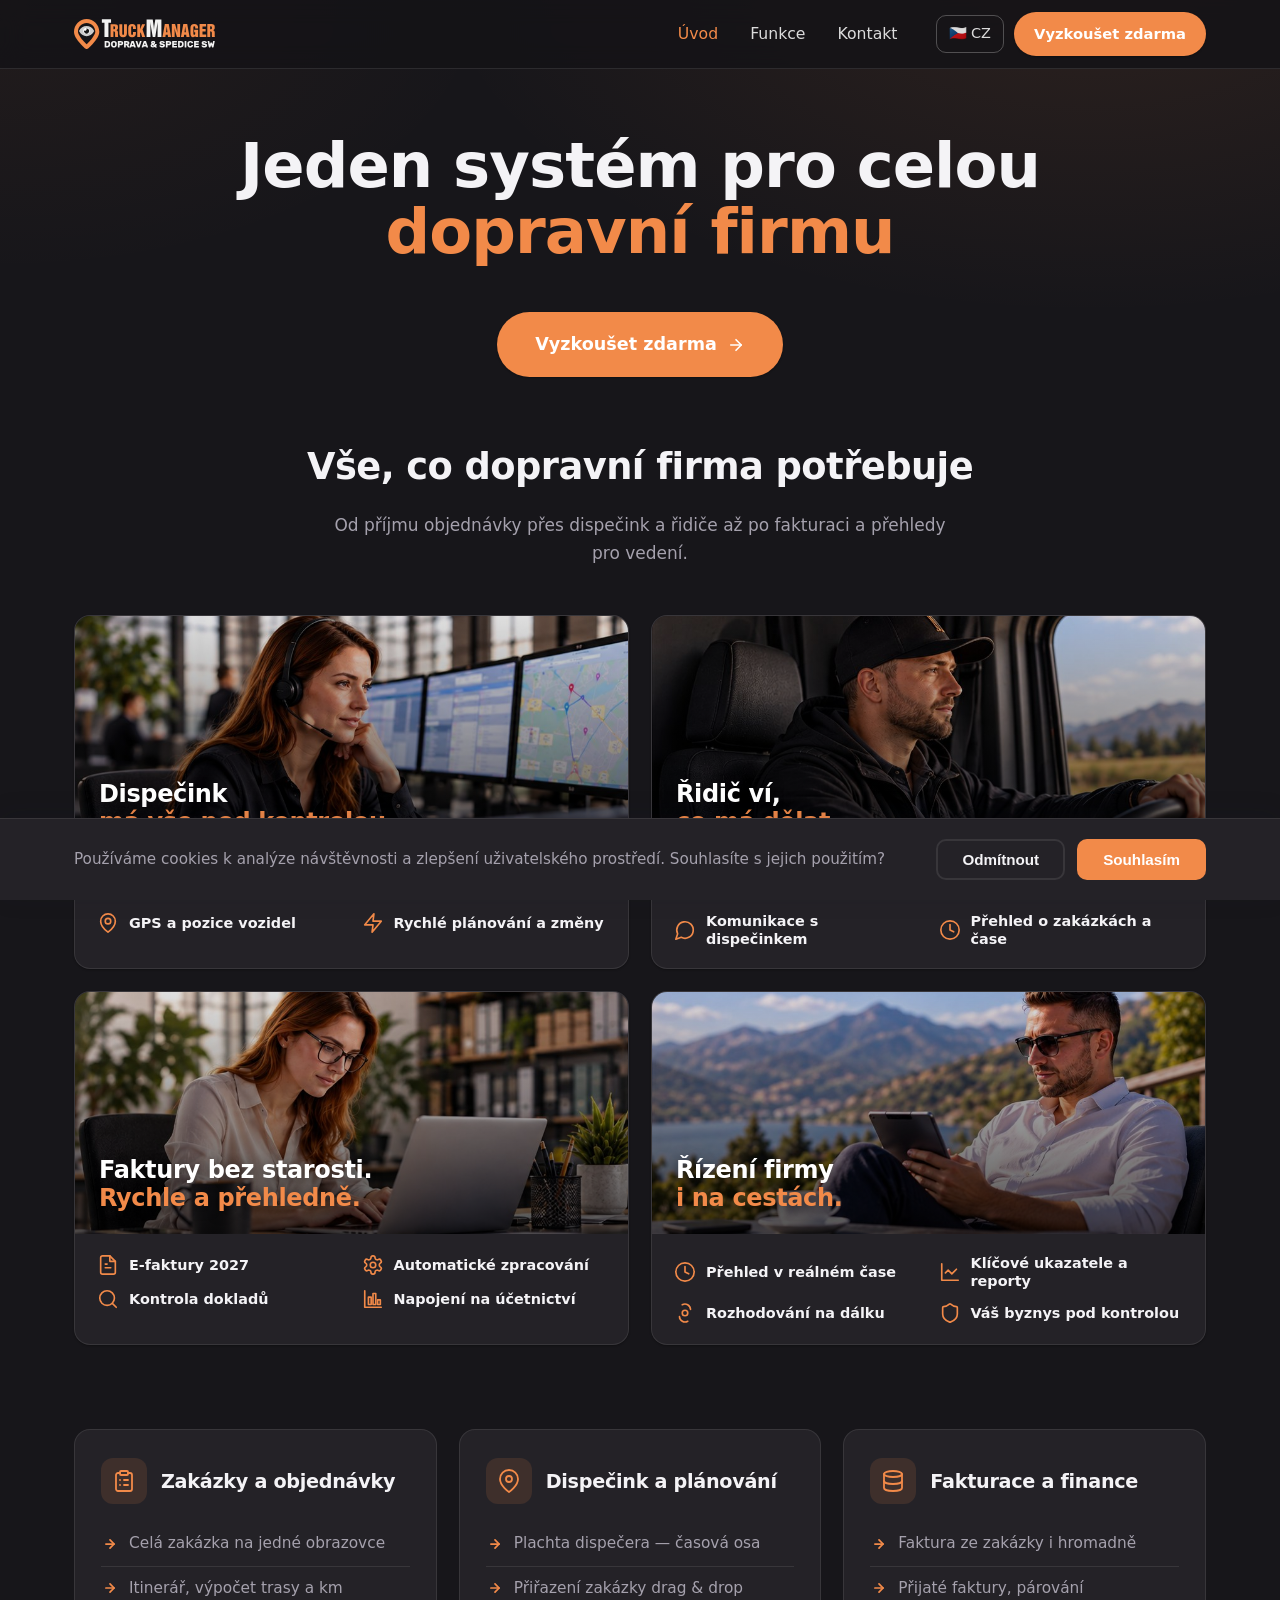
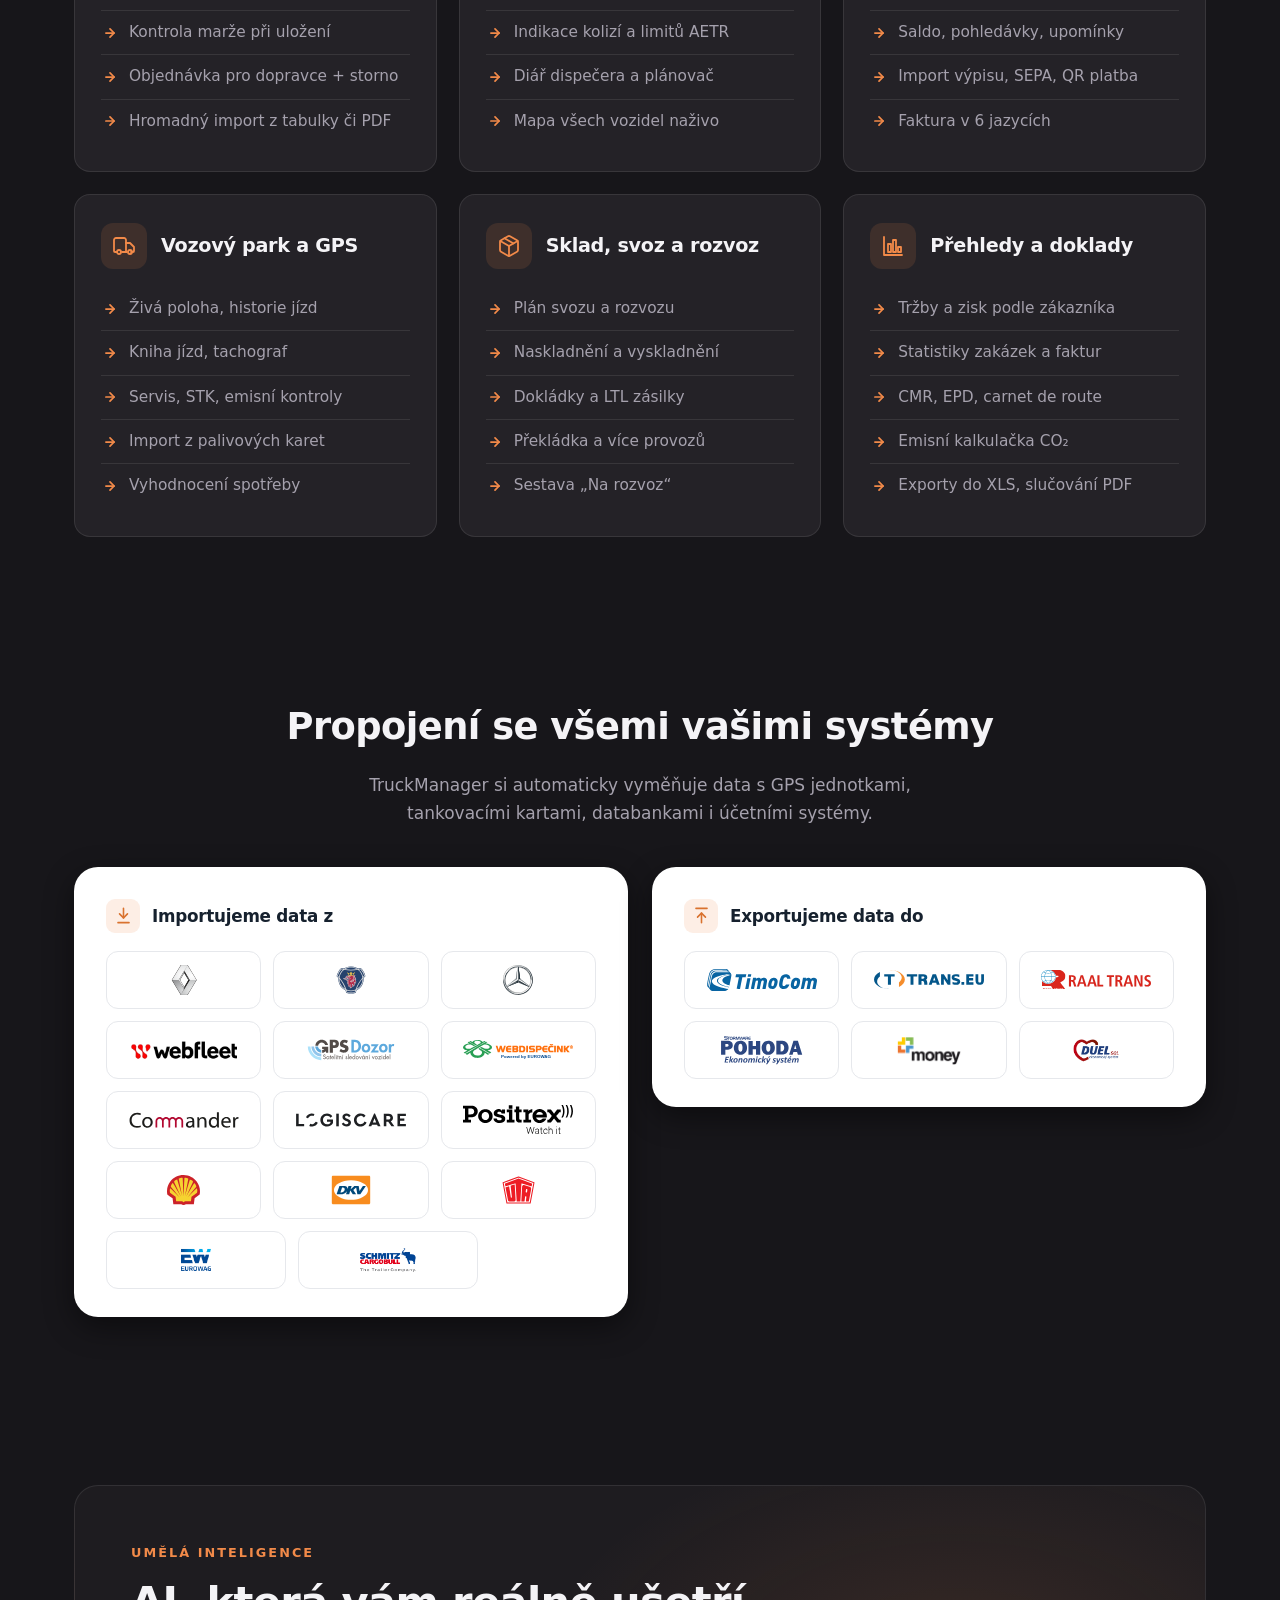
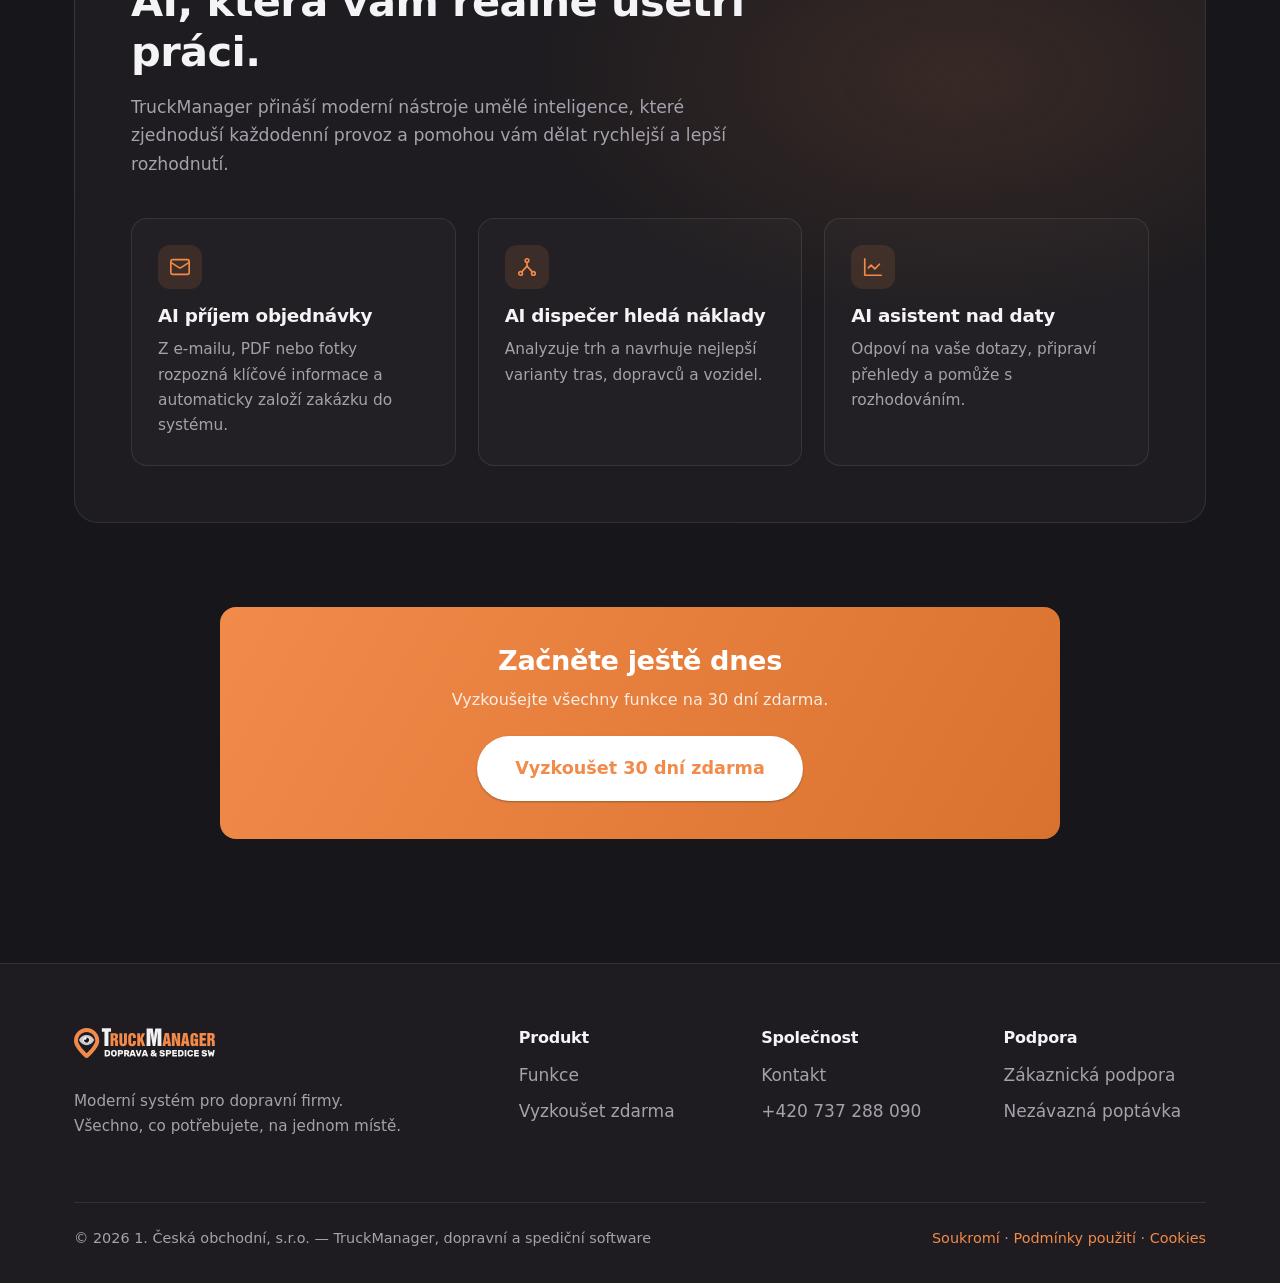
==== commit ebfef884: "Redesign webu do tmaveho vzhledu + nova homepage, integrace a Funkce - Tmavy design system (style.cs" ====
--- a/cs/index.html
+++ b/cs/index.html
@@ -3,35 +3,35 @@
 <head>
   <meta charset="UTF-8">
   <meta name="viewport" content="width=device-width, initial-scale=1.0">
-  <title>Dopravní a spediční software s AI | TruckManager — TMS systém</title>
-  <meta name="description" content="TruckManager — cloudový dopravní a spediční software (TMS) s umělou inteligencí. AI čte objednávky, aplikace pro řidiče, automatická fakturace z GPS. Základ zdarma, plná verze na 30 dní zdarma.">
-  <meta name="keywords" content="dopravní software, spediční software, TMS systém, dopravní program, dispečerský software, software pro dopravce, fakturace doprava, aplikace pro řidiče">
+  <title>Jeden systém pro celou dopravní firmu | TruckManager — dopravní a spediční software s AI</title>
+  <meta name="description" content="TruckManager je jeden systém pro celou dopravní firmu — dispečink, aplikace pro řidiče, automatická fakturace, vozový park s GPS a AI, která čte objednávky. Základ zdarma, plná verze na 30 dní zdarma.">
+  <meta name="keywords" content="dopravní software, spediční software, TMS systém, dispečerský software, software pro dopravce, fakturace doprava, aplikace pro řidiče, vozový park GPS, AI doprava">
   <meta name="author" content="TruckManager">
-  <meta name="robots" content="index, follow">
-  <link rel="canonical" href="https://www.truckmanager.cz/cs/">
+  <meta name="robots" content="index, follow, max-image-preview:large">
+  <link rel="canonical" href="https://www.truckmanager.eu/cs/">
 
   <!-- Jazykové verze -->
-  <link rel="alternate" hreflang="cs" href="https://www.truckmanager.cz/cs/">
-  <link rel="alternate" hreflang="sk" href="https://www.truckmanager.cz/sk/">
-  <link rel="alternate" hreflang="en" href="https://www.truckmanager.cz/en/">
-  <link rel="alternate" hreflang="x-default" href="https://www.truckmanager.cz/cs/">
+  <link rel="alternate" hreflang="cs" href="https://www.truckmanager.eu/cs/">
+  <link rel="alternate" hreflang="sk" href="https://www.truckmanager.eu/sk/">
+  <link rel="alternate" hreflang="en" href="https://www.truckmanager.eu/en/">
+  <link rel="alternate" hreflang="x-default" href="https://www.truckmanager.eu/cs/">
 
   <!-- Open Graph (Facebook, LinkedIn) -->
   <meta property="og:type" content="website">
   <meta property="og:site_name" content="TruckManager">
-  <meta property="og:title" content="TruckManager — Dopravní a spediční software s AI">
-  <meta property="og:description" content="AI čte a zapisuje objednávky, aplikace pro řidiče, automatická fakturace z GPS. Základní verze zdarma.">
-  <meta property="og:url" content="https://www.truckmanager.cz/cs/">
-  <meta property="og:image" content="https://www.truckmanager.cz/assets/img/og-image.png">
+  <meta property="og:title" content="Jeden systém pro celou dopravní firmu — TruckManager">
+  <meta property="og:description" content="Dispečink, řidiči, fakturace i řízení firmy na jednom místě. AI čte objednávky a hledá náklady. Základní verze zdarma.">
+  <meta property="og:url" content="https://www.truckmanager.eu/cs/">
+  <meta property="og:image" content="https://www.truckmanager.eu/assets/img/og-image.png">
   <meta property="og:locale" content="cs_CZ">
   <meta property="og:locale:alternate" content="sk_SK">
   <meta property="og:locale:alternate" content="en_US">
 
   <!-- Twitter Card -->
   <meta name="twitter:card" content="summary_large_image">
-  <meta name="twitter:title" content="TruckManager — Dopravní a spediční software s AI">
-  <meta name="twitter:description" content="AI čte a zapisuje objednávky, aplikace pro řidiče, automatická fakturace z GPS. Základní verze zdarma.">
-  <meta name="twitter:image" content="https://www.truckmanager.cz/assets/img/og-image.png">
+  <meta name="twitter:title" content="Jeden systém pro celou dopravní firmu — TruckManager">
+  <meta name="twitter:description" content="Dispečink, řidiči, fakturace i řízení firmy na jednom místě. AI čte objednávky a hledá náklady. Základní verze zdarma.">
+  <meta name="twitter:image" content="https://www.truckmanager.eu/assets/img/og-image.png">
 
   <!-- Favicon -->
   <link rel="icon" type="image/png" sizes="16x16" href="../assets/img/favicon/TM_logo16x16.png">
@@ -49,8 +49,8 @@
     "applicationCategory": "BusinessApplication",
     "applicationSubCategory": "Transportation Management System",
     "operatingSystem": "Web, Android, iOS",
-    "description": "Cloudový dopravní a spediční software (TMS) s umělou inteligencí. Automatický příjem objednávek, aplikace pro řidiče, fakturace z GPS dat.",
-    "url": "https://www.truckmanager.cz/cs/",
+    "description": "Jeden systém pro celou dopravní firmu — dispečink, aplikace pro řidiče, automatická fakturace, vozový park s GPS a umělá inteligence, která čte objednávky a hledá náklady.",
+    "url": "https://www.truckmanager.eu/cs/",
     "inLanguage": "cs",
     "offers": {
       "@type": "Offer",
@@ -61,7 +61,7 @@
     "provider": {
       "@type": "Organization",
       "name": "TruckManager",
-      "url": "https://www.truckmanager.cz"
+      "url": "https://www.truckmanager.eu"
     }
   }
   </script>
@@ -72,8 +72,16 @@
     "@context": "https://schema.org",
     "@type": "Organization",
     "name": "TruckManager",
-    "url": "https://www.truckmanager.cz",
-    "logo": "https://www.truckmanager.cz/assets/img/tm_logo_white.svg"
+    "legalName": "1. Česká obchodní, s.r.o.",
+    "url": "https://www.truckmanager.eu",
+    "logo": "https://www.truckmanager.eu/assets/img/tm_logo_white.svg",
+    "contactPoint": {
+      "@type": "ContactPoint",
+      "telephone": "+420737288090",
+      "contactType": "sales",
+      "areaServed": ["CZ", "SK"],
+      "availableLanguage": ["cs", "sk", "en"]
+    }
   }
   </script>
 
@@ -91,7 +99,6 @@
         <ul>
           <li><a href="index.html" class="active">Úvod</a></li>
           <li><a href="funkce.html">Funkce</a></li>
-          <li><a href="cenik.html">Ceník</a></li>
           <li><a href="kontakt.html">Kontakt</a></li>
         </ul>
       </nav>
@@ -105,7 +112,7 @@
             <li><a href="../en/index.html">English</a></li>
           </ul>
         </div>
-        <a class="btn btn--primary btn--sm header-cta" href="vyzkouset-zdarma.html">Vyzkoušet zdarma</a>
+        <a class="btn btn--primary btn--sm btn--pill header-cta" href="vyzkouset-zdarma.html">Vyzkoušet zdarma</a>
         <button class="nav-toggle" type="button" aria-label="Menu">☰</button>
       </div>
     </div>
@@ -114,278 +121,266 @@
   <main>
 
     <!-- HERO -->
-    <section class="hero">
-      <div class="container">
-        <div class="hero__center">
-          <span class="badge">Cloudový TMS s umělou inteligencí</span>
-          <!-- Diagram — karty propojené se středovým hubem -->
-          <div class="hero-diagram" aria-label="Mapa funkcí TruckManageru">
-            <svg class="hero-diagram__lines" viewBox="0 0 1000 700" preserveAspectRatio="none" aria-hidden="true">
-              <g fill="none" stroke="var(--color-primary)" stroke-width="1.5">
-                <!-- Dispečer: hub nahoru, sběrnice nad 2. řadou -->
-                <path d="M500 286 V218"/>
-                <path d="M145 218 H855"/>
-                <path d="M145 201 V218"/><path d="M382 201 V218"/><path d="M618 201 V218"/><path d="M855 201 V218"/>
-                <!-- Spoje z vrchu 2. řady na spodek 1. řady -->
-                <path d="M263 96 V218"/><path d="M500 96 V218"/><path d="M737 96 V218"/>
-                <!-- Řidič: hub vlevo -->
-                <path d="M350 400 H234"/>
-                <path d="M234 317 V547"/>
-                <path d="M190 317 H234"/><path d="M190 433 H234"/><path d="M190 547 H234"/>
-                <!-- Účetní: hub vpravo -->
-                <path d="M650 400 H766"/>
-                <path d="M766 317 V547"/>
-                <path d="M800 317 H766"/><path d="M800 433 H766"/><path d="M800 547 H766"/>
-                <!-- Vedení: hub dolů -->
-                <path d="M500 515 V582"/>
-                <path d="M226 582 H774"/>
-                <path d="M226 582 V630"/><path d="M409 582 V630"/><path d="M591 582 V630"/><path d="M774 582 V630"/>
-              </g>
-            </svg>
-
-            <span class="hero-diagram__tag" style="--x:50%;--y:36%">Dispečeři</span>
-            <span class="hero-diagram__tag" style="--x:29.5%;--y:57%">Řidiči</span>
-            <span class="hero-diagram__tag" style="--x:70.5%;--y:57%">Účetní</span>
-            <span class="hero-diagram__tag" style="--x:50%;--y:78.4%">Vedení</span>
-
-            <div class="hero-diagram__hub">
-              <div class="hero-diagram__hub-inner">
-                <div class="hero-diagram__hub-front">
-                  <img src="../assets/img/tm_logo.svg" alt="TruckManager" class="hero-diagram__logo">
-                  <strong>Dopravní a spediční software s AI</strong>
-                  <small>Propojuje všechny systémy a zaměstnance</small>
-                </div>
-                <a class="hero-diagram__hub-back" href="vyzkouset-zdarma.html">
-                  <strong>Základ navždy zdarma</strong>
-                  <span>Vyzkoušet 30 dní zdarma →</span>
-                </a>
-              </div>
-            </div>
-
-            <div class="hero-diagram__card" style="--x:26.3%;--y:6.7%;--i:0;--w:21%"><div class="hero-diagram__card-inner"><div class="hero-diagram__card-front">AI asistent</div><a class="hero-diagram__card-back" href="funkce.html#ai">Vyhledává auta a náklady ve spedičních databankách</a></div></div>
-            <div class="hero-diagram__card" style="--x:50%;--y:6.7%;--i:1;--w:21%"><div class="hero-diagram__card-inner"><div class="hero-diagram__card-front">Dispečerská plachta</div><a class="hero-diagram__card-back" href="funkce.html#dispecink">Přehled zakázek, tras a vozidel v reálném čase</a></div></div>
-            <div class="hero-diagram__card" style="--x:73.7%;--y:6.7%;--i:2;--w:21%"><div class="hero-diagram__card-inner"><div class="hero-diagram__card-front">Příjem objednávek</div><a class="hero-diagram__card-back" href="funkce.html#objednavky">Rychlý příjem objednávek včetně dispozic pro řidiče</a></div></div>
-            <div class="hero-diagram__card" style="--x:14.5%;--y:21.7%;--i:3;--w:21%"><div class="hero-diagram__card-inner"><div class="hero-diagram__card-front">AI příjem objednávek</div><a class="hero-diagram__card-back" href="funkce.html#ai">AI sama přečte a zapíše soubor s objednávkou</a></div></div>
-            <div class="hero-diagram__card" style="--x:38.2%;--y:21.7%;--i:4;--w:21%"><div class="hero-diagram__card-inner"><div class="hero-diagram__card-front">Digitální objednávka</div><a class="hero-diagram__card-back" href="funkce.html#objednavka-digital">Objednávky bez papíru, rovnou do systému</a></div></div>
-            <div class="hero-diagram__card" style="--x:61.8%;--y:21.7%;--i:5;--w:21%"><div class="hero-diagram__card-inner"><div class="hero-diagram__card-front">Diář nakládek a vykládek</div><a class="hero-diagram__card-back" href="funkce.html#diar">Přesný rozpis nakládek a vykládek s kontrolou průběhu</a></div></div>
-            <div class="hero-diagram__card" style="--x:85.5%;--y:21.7%;--i:6;--w:21%"><div class="hero-diagram__card-inner"><div class="hero-diagram__card-front">LTL, sklady a překládky</div><a class="hero-diagram__card-back" href="funkce.html#sberna">Optimalizace sběrné přepravy a skladů</a></div></div>
-            <div class="hero-diagram__card" style="--x:10.5%;--y:45.3%;--i:7"><div class="hero-diagram__card-inner"><div class="hero-diagram__card-front">Itinerář zastávek</div><a class="hero-diagram__card-back" href="funkce.html#ridici">Plán zastávek a úkolů pro řidiče</a></div></div>
-            <div class="hero-diagram__card" style="--x:10.5%;--y:61.9%;--i:8"><div class="hero-diagram__card-inner"><div class="hero-diagram__card-front">Navigace na zastávky</div><a class="hero-diagram__card-back" href="funkce.html#ridici">Navigace přímo na nakládku a vykládku</a></div></div>
-            <div class="hero-diagram__card" style="--x:10.5%;--y:78.1%;--i:9"><div class="hero-diagram__card-inner"><div class="hero-diagram__card-front">Skenování dokumentů</div><a class="hero-diagram__card-back" href="funkce.html#ridici">CMR a dodací listy přímo ve vozidle</a></div></div>
-            <div class="hero-diagram__card" style="--x:88.5%;--y:45.3%;--i:10"><div class="hero-diagram__card-inner"><div class="hero-diagram__card-front">Fakturace</div><a class="hero-diagram__card-back" href="funkce.html#fakturace">Faktury jednotlivě i hromadně, odeslání dle přání zákazníka</a></div></div>
-            <div class="hero-diagram__card" style="--x:88.5%;--y:61.9%;--i:11"><div class="hero-diagram__card-inner"><div class="hero-diagram__card-front">Banka</div><a class="hero-diagram__card-back" href="funkce.html#banka">Zpracování výpisů a hromadné platební příkazy</a></div></div>
-            <div class="hero-diagram__card" style="--x:88.5%;--y:78.1%;--i:12"><div class="hero-diagram__card-inner"><div class="hero-diagram__card-front">Upomínky</div><a class="hero-diagram__card-back" href="funkce.html#upominky">Automatické upomínky neuhrazených faktur</a></div></div>
-            <div class="hero-diagram__card" style="--x:22.6%;--y:97%;--i:13"><div class="hero-diagram__card-inner"><div class="hero-diagram__card-front">Tržby a zisk</div><a class="hero-diagram__card-back" href="funkce.html#vozidla">Náklady na přepravu a zisk z každé zakázky</a></div></div>
-            <div class="hero-diagram__card" style="--x:40.9%;--y:97%;--i:14"><div class="hero-diagram__card-inner"><div class="hero-diagram__card-front">Vyhodnocení PHM</div><a class="hero-diagram__card-back" href="funkce.html#vozidla">Mýto a spotřeba PHM dle vytížení vozidel</a></div></div>
-            <div class="hero-diagram__card" style="--x:59.1%;--y:97%;--i:15"><div class="hero-diagram__card-inner"><div class="hero-diagram__card-front">Servis a údržba vozidel</div><a class="hero-diagram__card-back" href="funkce.html#servis">Plánování servisu, STK a údržby vozového parku</a></div></div>
-            <div class="hero-diagram__card" style="--x:77.4%;--y:97%;--i:16"><div class="hero-diagram__card-inner"><div class="hero-diagram__card-front">Hospodářské listy</div><a class="hero-diagram__card-back" href="funkce.html#vykazy">Diety, pracovní doba, stazky — automaticky</a></div></div>
-          </div>
-        </div>
-      </div>
-
-      <!-- Sticky box v pravém dolním rohu -->
-      <div class="hero-badge-sticky">
-        <span class="badge-label">Zdarma</span>
-        <p>Základní verze <strong>zdarma</strong> nebo vyzkoušet plnou verzi na <strong>30 dní</strong>.</p>
-        <p class="badge-sub">AI průvodce vám pomůže zavést systém do 30 minut.</p>
-      </div>
-    </section>
-
-    <!-- BĚŽÍCÍ PÁS S LOGY -->
-    <section class="logo-marquee" aria-label="Integrované systémy">
-      <div class="marquee">
-        <div class="marquee__track">
-          <div class="marquee__item"><img src="../assets/img/integrace/renault.svg" alt="Renault Optifleet"></div>
-          <div class="marquee__item"><img src="../assets/img/integrace/scania.svg" alt="Scania Fleet Manager"></div>
-          <div class="marquee__item"><img src="../assets/img/integrace/mercedes.svg" alt="Mercedes-Benz Fleetboard"></div>
-          <div class="marquee__item"><img src="../assets/img/integrace/webfleet.webp" alt="Webfleet"></div>
-          <div class="marquee__item"><img src="../assets/img/integrace/gpsdozor.svg" alt="GPS Dozor"></div>
-          <div class="marquee__item"><img src="../assets/img/integrace/webdispecink.svg" alt="Webdispečink"></div>
-          <div class="marquee__item"><img src="../assets/img/integrace/commander.svg" alt="Commander"></div>
-          <div class="marquee__item"><img src="../assets/img/integrace/logiscare.svg" alt="Logiscare"></div>
-          <div class="marquee__item"><img src="../assets/img/integrace/positrex.svg" alt="Positrex"></div>
-          <div class="marquee__item"><img src="../assets/img/integrace/pohoda.svg" alt="Pohoda"></div>
-          <div class="marquee__item"><img src="../assets/img/integrace/money.png" alt="Money"></div>
-          <div class="marquee__item"><img src="../assets/img/integrace/duel.png" alt="DUEL"></div>
-          <div class="marquee__item"><img src="../assets/img/integrace/timocom.svg" alt="Timocom"></div>
-          <div class="marquee__item"><img src="../assets/img/integrace/transeu.svg" alt="Trans.eu"></div>
-          <div class="marquee__item"><img src="../assets/img/integrace/raaltrans.svg" alt="RaalTrans"></div>
-          <div class="marquee__item"><img src="../assets/img/integrace/eurowag.png" alt="Eurowag"></div>
-          <div class="marquee__item"><img src="../assets/img/integrace/shell.svg" alt="Shell"></div>
-          <div class="marquee__item"><img src="../assets/img/integrace/dkv.svg" alt="DKV"></div>
-          <div class="marquee__item"><img src="../assets/img/integrace/uta.svg" alt="UTA"></div>
-          <div class="marquee__item"><img src="../assets/img/integrace/schmitz.png" alt="Schmitz Cargobull"></div>
-          <!-- Duplikát pro plynulý nekonečný cyklus -->
-          <div class="marquee__item"><img src="../assets/img/integrace/renault.svg" alt="Renault Optifleet"></div>
-          <div class="marquee__item"><img src="../assets/img/integrace/scania.svg" alt="Scania Fleet Manager"></div>
-          <div class="marquee__item"><img src="../assets/img/integrace/mercedes.svg" alt="Mercedes-Benz Fleetboard"></div>
-          <div class="marquee__item"><img src="../assets/img/integrace/webfleet.webp" alt="Webfleet"></div>
-          <div class="marquee__item"><img src="../assets/img/integrace/gpsdozor.svg" alt="GPS Dozor"></div>
-          <div class="marquee__item"><img src="../assets/img/integrace/webdispecink.svg" alt="Webdispečink"></div>
-          <div class="marquee__item"><img src="../assets/img/integrace/commander.svg" alt="Commander"></div>
-          <div class="marquee__item"><img src="../assets/img/integrace/logiscare.svg" alt="Logiscare"></div>
-          <div class="marquee__item"><img src="../assets/img/integrace/positrex.svg" alt="Positrex"></div>
-          <div class="marquee__item"><img src="../assets/img/integrace/pohoda.svg" alt="Pohoda"></div>
-          <div class="marquee__item"><img src="../assets/img/integrace/money.png" alt="Money"></div>
-          <div class="marquee__item"><img src="../assets/img/integrace/duel.png" alt="DUEL"></div>
-          <div class="marquee__item"><img src="../assets/img/integrace/timocom.svg" alt="Timocom"></div>
-          <div class="marquee__item"><img src="../assets/img/integrace/transeu.svg" alt="Trans.eu"></div>
-          <div class="marquee__item"><img src="../assets/img/integrace/raaltrans.svg" alt="RaalTrans"></div>
-          <div class="marquee__item"><img src="../assets/img/integrace/eurowag.png" alt="Eurowag"></div>
-          <div class="marquee__item"><img src="../assets/img/integrace/shell.svg" alt="Shell"></div>
-          <div class="marquee__item"><img src="../assets/img/integrace/dkv.svg" alt="DKV"></div>
-          <div class="marquee__item"><img src="../assets/img/integrace/uta.svg" alt="UTA"></div>
-          <div class="marquee__item"><img src="../assets/img/integrace/schmitz.png" alt="Schmitz Cargobull"></div>
-        </div>
-      </div>
-      <p class="marquee__label">Provázáno se všemi vašimi systémy — GPS, účetnictví, databanky, tankovací karty</p>
-    </section>
-
-    <!-- 6 DŮVODŮ -->
-    <section class="section" id="vyhody">
-      <div class="container">
-        <div class="section__head">
-          <h2>Proč TruckManager?</h2>
-          <p>Klíčové výhody, které nás odlišují od konkurence.</p>
-        </div>
-        <div class="grid grid--3">
-          <div class="card card--highlight">
-            <div class="card__icon"><svg viewBox="0 0 24 24" fill="none" stroke="currentColor" stroke-width="1.8" stroke-linecap="round" stroke-linejoin="round"><path d="M12 8V4H8"/><rect width="16" height="12" x="4" y="8" rx="2"/><path d="M2 14h2"/><path d="M20 14h2"/><path d="M15 13v2"/><path d="M9 13v2"/></svg></div>
-            <h3>AI příjem objednávek</h3>
-            <p>Umělá inteligence automaticky vytěžuje data z objednávek — e-maily, PDF, databanky. Žádné přepisování.</p>
-          </div>
-          <div class="card card--highlight">
-            <div class="card__icon"><svg viewBox="0 0 24 24" fill="none" stroke="currentColor" stroke-width="1.8" stroke-linecap="round" stroke-linejoin="round"><circle cx="11" cy="11" r="8"/><path d="m21 21-4.3-4.3"/></svg></div>
-            <h3>AI asistent dispečera</h3>
-            <p>Automaticky vyhledává vhodné nabídky ve všech spedičních databankách (Timocom, Trans.eu…).</p>
-          </div>
-          <div class="card card--highlight">
-            <div class="card__icon"><svg viewBox="0 0 24 24" fill="none" stroke="currentColor" stroke-width="1.8" stroke-linecap="round" stroke-linejoin="round"><rect width="14" height="20" x="5" y="2" rx="2" ry="2"/><path d="M12 18h.01"/></svg></div>
-            <h3>Aplikace pro řidiče</h3>
-            <p>Rozpis jízd, navigace a skenování dokumentů přímo ve vozidle. Ovládání jen 4 tlačítky.</p>
-          </div>
-          <div class="card card--highlight">
-            <div class="card__icon"><svg viewBox="0 0 24 24" fill="none" stroke="currentColor" stroke-width="1.8" stroke-linecap="round" stroke-linejoin="round"><path d="M14 2H6a2 2 0 0 0-2 2v16a2 2 0 0 0 2 2h12a2 2 0 0 0 2-2V8z"/><path d="M14 2v6h6"/><path d="M16 13H8"/><path d="M16 17H8"/><path d="M10 9H8"/></svg></div>
-            <h3>Automatická fakturace</h3>
-            <p>Fakturace dle vašeho přání — z GPS dat, hromadně, automaticky e-mailem i s přepravními doklady.</p>
-          </div>
-          <div class="card card--highlight">
-            <div class="card__icon"><svg viewBox="0 0 24 24" fill="none" stroke="currentColor" stroke-width="1.8" stroke-linecap="round" stroke-linejoin="round"><path d="M17.5 19a4.5 4.5 0 1 0 0-9h-1.8A7 7 0 1 0 9 19h8.5z"/></svg></div>
-            <h3>Cloud pro celý tým</h3>
-            <p>Dispečeři, řidiči, fakturantky i vedení — všichni pracují v jednom systému. Automatická záloha dat.</p>
-          </div>
-          <div class="card card--highlight">
-            <div class="card__icon"><svg viewBox="0 0 24 24" fill="none" stroke="currentColor" stroke-width="1.8" stroke-linecap="round" stroke-linejoin="round"><path d="M20.59 13.41 11 3H4v7l9.59 9.59a2 2 0 0 0 2.82 0l4.18-4.18a2 2 0 0 0 0-2.82z"/><path d="M7 7h.01"/></svg></div>
-            <h3>Základ navždy zdarma</h3>
-            <p>Základní funkce dostupné zcela zdarma. Bez závazků, bez platební karty.</p>
-          </div>
-        </div>
-      </div>
-    </section>
-
-    <!-- PRO KOHO -->
-    <section class="section section--alt" id="pro-koho">
-      <div class="container">
-        <div class="section__head">
-          <h2>Pro koho je TruckManager?</h2>
-          <p>Řešení pro každý typ dopravní firmy.</p>
-        </div>
-        <div class="grid grid--3">
-          <div class="card card--segment">
-            <div class="card__icon"><svg viewBox="0 0 24 24" fill="none" stroke="currentColor" stroke-width="1.8" stroke-linecap="round" stroke-linejoin="round"><path d="M14 18V6a2 2 0 0 0-2-2H4a2 2 0 0 0-2 2v11a1 1 0 0 0 1 1h2"/><path d="M15 18h-5"/><path d="M14 9h4l4 4v4a1 1 0 0 1-1 1h-2"/><circle cx="7" cy="18" r="2"/><circle cx="18" cy="18" r="2"/></svg></div>
-            <h3>Nákladní doprava</h3>
-            <p>Dispečerská plachta, plánování tras, evidence vozidel, hospodářské výsledky, výpočet cestovních náhrad.</p>
-            <a href="funkce.html" class="card__link">Více informací →</a>
-          </div>
-          <div class="card card--segment">
-            <div class="card__icon"><svg viewBox="0 0 24 24" fill="none" stroke="currentColor" stroke-width="1.8" stroke-linecap="round" stroke-linejoin="round"><path d="M21 16V8a2 2 0 0 0-1-1.73l-7-4a2 2 0 0 0-2 0l-7 4A2 2 0 0 0 3 8v8a2 2 0 0 0 1 1.73l7 4a2 2 0 0 0 2 0l7-4A2 2 0 0 0 21 16z"/><path d="m3.3 7 8.7 5 8.7-5"/><path d="M12 22V12"/></svg></div>
-            <h3>Spedice a logistika</h3>
-            <p>Příjem objednávek, sběrná přeprava, sklady, paletové hospodářství, integrace se spedičními databankami.</p>
-            <a href="funkce.html" class="card__link">Více informací →</a>
-          </div>
-          <div class="card card--segment">
-            <div class="card__icon"><svg viewBox="0 0 24 24" fill="none" stroke="currentColor" stroke-width="1.8" stroke-linecap="round" stroke-linejoin="round"><rect width="16" height="20" x="4" y="2" rx="2"/><path d="M9 22v-4h6v4"/><path d="M8 6h.01"/><path d="M16 6h.01"/><path d="M12 6h.01"/><path d="M12 10h.01"/><path d="M12 14h.01"/><path d="M16 10h.01"/><path d="M16 14h.01"/><path d="M8 10h.01"/><path d="M8 14h.01"/></svg></div>
-            <h3>Kompletní řízení firmy</h3>
-            <p>Od dispečinku přes fakturaci až po účetnictví. Napojení na váš ekonomický systém.</p>
-            <a href="funkce.html" class="card__link">Více informací →</a>
-          </div>
-        </div>
-      </div>
-    </section>
-
-    <!-- JAK TO FUNGUJE -->
-    <section class="section" id="jak-to-funguje">
-      <div class="container">
-        <div class="section__head">
-          <h2>Jak to funguje?</h2>
-          <p>Od objednávky po fakturaci — vše automaticky.</p>
-        </div>
-        <div class="steps steps--horizontal">
-          <div class="step">
-            <div>
-              <h3>1. Příjem objednávky</h3>
-              <p>AI automaticky přijme objednávku z e-mailu, PDF nebo databanky a vytvoří zakázku.</p>
-            </div>
-          </div>
-          <div class="step">
-            <div>
-              <h3>2. Dispečink</h3>
-              <p>Dispečer naplánuje trasu, přiřadí vozidlo a řidiče. AI asistent nabídne vhodné spedice.</p>
-            </div>
-          </div>
-          <div class="step">
-            <div>
-              <h3>3. Realizace</h3>
-              <p>Řidič v aplikaci vidí rozpis, naviguje se a skenuje doklady. Vše se synchronizuje v reálném čase.</p>
-            </div>
-          </div>
-          <div class="step">
-            <div>
-              <h3>4. Fakturace</h3>
-              <p>Systém automaticky vystaví fakturu podle GPS dat a odešle ji e-mailem s doklady.</p>
-            </div>
-          </div>
-        </div>
-      </div>
-    </section>
-
-    <!-- STATISTIKY -->
-    <section class="section section--alt">
-      <div class="container">
-        <div class="stats">
-          <div class="stat">
-            <div class="stat__value">25+</div>
-            <div class="stat__label">let zkušeností</div>
-          </div>
-          <div class="stat">
-            <div class="stat__value">700+</div>
-            <div class="stat__label">firem</div>
-          </div>
-          <div class="stat">
-            <div class="stat__value">24/7</div>
-            <div class="stat__label">online přístup</div>
-          </div>
-          <div class="stat">
-            <div class="stat__value">80 %</div>
-            <div class="stat__label">úspora času</div>
-          </div>
-          <div class="stat">
-            <div class="stat__value">30 %</div>
-            <div class="stat__label">úspora nákladů</div>
+    <section class="hero-home">
+      <div class="container">
+        <div class="hero-home__inner">
+          <div class="hero-home__row">
+            <h1>Jeden systém pro celou<br><span class="accent">dopravní firmu</span></h1>
+            <div class="hero-home__cta">
+              <a class="btn btn--primary btn--lg btn--pill btn--arrow" href="vyzkouset-zdarma.html">
+                Vyzkoušet zdarma
+                <svg viewBox="0 0 24 24" fill="none" stroke="currentColor" stroke-width="2.2" stroke-linecap="round" stroke-linejoin="round" aria-hidden="true"><path d="M5 12h14"/><path d="m12 5 7 7-7 7"/></svg>
+              </a>
+            </div>
+          </div>
+        </div>
+      </div>
+    </section>
+
+    <!-- 4 BANNEROVÉ KARTY -->
+    <section class="section" style="padding-top: 24px;">
+      <div class="container">
+        <h2 class="text-center">Vše, co dopravní firma potřebuje</h2>
+        <p class="section__head-sub text-center" style="color: var(--color-text-muted); max-width: 640px; margin: 0 auto 48px;">
+          Od příjmu objednávky přes dispečink a řidiče až po fakturaci a přehledy pro vedení.
+        </p>
+        <div class="banner-grid">
+
+          <article class="banner-card">
+            <div class="banner-card__media" data-img style="background-image: linear-gradient(180deg, rgba(0,0,0,.12), rgba(0,0,0,.68)), url('../assets/img/banners/dispecink.jpg');" role="img" aria-label="Dispečink má vše pod kontrolou">
+              <h3 class="banner-card__title">Dispečink<span>má vše pod kontrolou.</span></h3>
+            </div>
+            <div class="banner-card__features">
+              <div class="banner-feature"><svg viewBox="0 0 24 24" fill="none" stroke="currentColor" stroke-width="1.8" stroke-linecap="round" stroke-linejoin="round"><rect width="18" height="18" x="3" y="3" rx="2"/><path d="M3 9h18"/><path d="M9 21V9"/></svg>Přehled zakázek</div>
+              <div class="banner-feature"><svg viewBox="0 0 24 24" fill="none" stroke="currentColor" stroke-width="1.8" stroke-linecap="round" stroke-linejoin="round"><path d="M7.9 20A9 9 0 1 0 4 16.1L2 22z"/></svg>Komunikace s řidiči</div>
+              <div class="banner-feature"><svg viewBox="0 0 24 24" fill="none" stroke="currentColor" stroke-width="1.8" stroke-linecap="round" stroke-linejoin="round"><path d="M20 10c0 6-8 12-8 12s-8-6-8-12a8 8 0 0 1 16 0Z"/><circle cx="12" cy="10" r="3"/></svg>GPS a pozice vozidel</div>
+              <div class="banner-feature"><svg viewBox="0 0 24 24" fill="none" stroke="currentColor" stroke-width="1.8" stroke-linecap="round" stroke-linejoin="round"><path d="M13 2 3 14h9l-1 8 10-12h-9z"/></svg>Rychlé plánování a změny</div>
+            </div>
+          </article>
+
+          <article class="banner-card">
+            <div class="banner-card__media" data-img style="background-image: linear-gradient(180deg, rgba(0,0,0,.12), rgba(0,0,0,.68)), url('../assets/img/banners/ridic.jpg');" role="img" aria-label="Řidič ví, co má dělat">
+              <h3 class="banner-card__title">Řidič ví,<span>co má dělat.</span></h3>
+            </div>
+            <div class="banner-card__features">
+              <div class="banner-feature"><svg viewBox="0 0 24 24" fill="none" stroke="currentColor" stroke-width="1.8" stroke-linecap="round" stroke-linejoin="round"><path d="m3 11 19-9-9 19-2-8-8-2z"/></svg>Navigace a trasa</div>
+              <div class="banner-feature"><svg viewBox="0 0 24 24" fill="none" stroke="currentColor" stroke-width="1.8" stroke-linecap="round" stroke-linejoin="round"><path d="M14 2H6a2 2 0 0 0-2 2v16a2 2 0 0 0 2 2h12a2 2 0 0 0 2-2V8z"/><path d="M14 2v6h6"/><path d="M16 13H8"/><path d="M16 17H8"/></svg>Dokumenty a pokyny</div>
+              <div class="banner-feature"><svg viewBox="0 0 24 24" fill="none" stroke="currentColor" stroke-width="1.8" stroke-linecap="round" stroke-linejoin="round"><path d="M7.9 20A9 9 0 1 0 4 16.1L2 22z"/></svg>Komunikace s dispečinkem</div>
+              <div class="banner-feature"><svg viewBox="0 0 24 24" fill="none" stroke="currentColor" stroke-width="1.8" stroke-linecap="round" stroke-linejoin="round"><circle cx="12" cy="12" r="10"/><path d="M12 6v6l4 2"/></svg>Přehled o zakázkách a čase</div>
+            </div>
+          </article>
+
+          <article class="banner-card">
+            <div class="banner-card__media" data-img style="background-image: linear-gradient(180deg, rgba(0,0,0,.12), rgba(0,0,0,.68)), url('../assets/img/banners/fakturace.jpg');" role="img" aria-label="Faktury bez starosti, rychle a přehledně">
+              <h3 class="banner-card__title">Faktury bez starosti.<span>Rychle a přehledně.</span></h3>
+            </div>
+            <div class="banner-card__features">
+              <div class="banner-feature"><svg viewBox="0 0 24 24" fill="none" stroke="currentColor" stroke-width="1.8" stroke-linecap="round" stroke-linejoin="round"><path d="M14 2H6a2 2 0 0 0-2 2v16a2 2 0 0 0 2 2h12a2 2 0 0 0 2-2V8z"/><path d="M14 2v6h6"/><path d="M9 15h6"/><path d="M9 11h2"/></svg>E-faktury 2027</div>
+              <div class="banner-feature"><svg viewBox="0 0 24 24" fill="none" stroke="currentColor" stroke-width="1.8" stroke-linecap="round" stroke-linejoin="round"><path d="M12.22 2h-.44a2 2 0 0 0-2 2v.18a2 2 0 0 1-1 1.73l-.43.25a2 2 0 0 1-2 0l-.15-.08a2 2 0 0 0-2.73.73l-.22.38a2 2 0 0 0 .73 2.73l.15.1a2 2 0 0 1 1 1.72v.51a2 2 0 0 1-1 1.74l-.15.09a2 2 0 0 0-.73 2.73l.22.38a2 2 0 0 0 2.73.73l.15-.08a2 2 0 0 1 2 0l.43.25a2 2 0 0 1 1 1.73V20a2 2 0 0 0 2 2h.44a2 2 0 0 0 2-2v-.18a2 2 0 0 1 1-1.73l.43-.25a2 2 0 0 1 2 0l.15.08a2 2 0 0 0 2.73-.73l.22-.39a2 2 0 0 0-.73-2.73l-.15-.08a2 2 0 0 1-1-1.74v-.5a2 2 0 0 1 1-1.74l.15-.09a2 2 0 0 0 .73-2.73l-.22-.38a2 2 0 0 0-2.73-.73l-.15.08a2 2 0 0 1-2 0l-.43-.25a2 2 0 0 1-1-1.73V4a2 2 0 0 0-2-2z"/><circle cx="12" cy="12" r="3"/></svg>Automatické zpracování</div>
+              <div class="banner-feature"><svg viewBox="0 0 24 24" fill="none" stroke="currentColor" stroke-width="1.8" stroke-linecap="round" stroke-linejoin="round"><circle cx="11" cy="11" r="8"/><path d="m21 21-4.3-4.3"/></svg>Kontrola dokladů</div>
+              <div class="banner-feature"><svg viewBox="0 0 24 24" fill="none" stroke="currentColor" stroke-width="1.8" stroke-linecap="round" stroke-linejoin="round"><path d="M3 3v18h18"/><rect x="7" y="10" width="3" height="8"/><rect x="12" y="6" width="3" height="12"/><rect x="17" y="13" width="3" height="5"/></svg>Napojení na účetnictví</div>
+            </div>
+          </article>
+
+          <article class="banner-card">
+            <div class="banner-card__media" data-img style="background-image: linear-gradient(180deg, rgba(0,0,0,.12), rgba(0,0,0,.68)), url('../assets/img/banners/vedeni.jpg');" role="img" aria-label="Řízení firmy i na cestách">
+              <h3 class="banner-card__title">Řízení firmy<span>i na cestách.</span></h3>
+            </div>
+            <div class="banner-card__features">
+              <div class="banner-feature"><svg viewBox="0 0 24 24" fill="none" stroke="currentColor" stroke-width="1.8" stroke-linecap="round" stroke-linejoin="round"><circle cx="12" cy="12" r="10"/><path d="M12 6v6l4 2"/></svg>Přehled v reálném čase</div>
+              <div class="banner-feature"><svg viewBox="0 0 24 24" fill="none" stroke="currentColor" stroke-width="1.8" stroke-linecap="round" stroke-linejoin="round"><path d="M3 3v18h18"/><path d="m19 9-5 5-4-4-3 3"/></svg>Klíčové ukazatele a reporty</div>
+              <div class="banner-feature"><svg viewBox="0 0 24 24" fill="none" stroke="currentColor" stroke-width="1.8" stroke-linecap="round" stroke-linejoin="round"><path d="M18 8a6 6 0 0 0-9-5"/><path d="M6 16a6 6 0 0 0 9 5"/><circle cx="12" cy="12" r="3"/></svg>Rozhodování na dálku</div>
+              <div class="banner-feature"><svg viewBox="0 0 24 24" fill="none" stroke="currentColor" stroke-width="1.8" stroke-linecap="round" stroke-linejoin="round"><path d="M20 13c0 5-3.5 7.5-7.66 8.95a1 1 0 0 1-.67-.01C7.5 20.5 4 18 4 13V6a1 1 0 0 1 1-1c2 0 4.5-1.2 6.24-2.72a1.17 1.17 0 0 1 1.52 0C14.51 3.81 17 5 19 5a1 1 0 0 1 1 1z"/></svg>Váš byznys pod kontrolou</div>
+            </div>
+          </article>
+
+        </div>
+      </div>
+    </section>
+
+    <!-- 6 KATEGORIÍ FUNKCÍ -->
+    <section class="section" style="padding-top: 0;">
+      <div class="container">
+        <div class="cat-grid">
+
+          <article class="cat-card">
+            <div class="cat-card__head">
+              <span class="cat-card__icon"><svg viewBox="0 0 24 24" fill="none" stroke="currentColor" stroke-width="1.8" stroke-linecap="round" stroke-linejoin="round"><path d="M16 4h2a2 2 0 0 1 2 2v14a2 2 0 0 1-2 2H6a2 2 0 0 1-2-2V6a2 2 0 0 1 2-2h2"/><rect width="8" height="4" x="8" y="2" rx="1"/><path d="M12 11h4"/><path d="M12 16h4"/><path d="M8 11h.01"/><path d="M8 16h.01"/></svg></span>
+              <h3>Zakázky a objednávky</h3>
+            </div>
+            <ul class="cat-list">
+              <li>Celá zakázka na jedné obrazovce</li>
+              <li>Itinerář, výpočet trasy a km</li>
+              <li>Kontrola marže při uložení</li>
+              <li>Objednávka pro dopravce + storno</li>
+              <li>Hromadný import z tabulky či PDF</li>
+            </ul>
+          </article>
+
+          <article class="cat-card">
+            <div class="cat-card__head">
+              <span class="cat-card__icon"><svg viewBox="0 0 24 24" fill="none" stroke="currentColor" stroke-width="1.8" stroke-linecap="round" stroke-linejoin="round"><path d="M21 10c0 7-9 13-9 13s-9-6-9-13a9 9 0 0 1 18 0Z"/><circle cx="12" cy="10" r="3"/></svg></span>
+              <h3>Dispečink a plánování</h3>
+            </div>
+            <ul class="cat-list">
+              <li>Plachta dispečera — časová osa</li>
+              <li>Přiřazení zakázky drag &amp; drop</li>
+              <li>Indikace kolizí a limitů AETR</li>
+              <li>Diář dispečera a plánovač</li>
+              <li>Mapa všech vozidel naživo</li>
+            </ul>
+          </article>
+
+          <article class="cat-card">
+            <div class="cat-card__head">
+              <span class="cat-card__icon"><svg viewBox="0 0 24 24" fill="none" stroke="currentColor" stroke-width="1.8" stroke-linecap="round" stroke-linejoin="round"><ellipse cx="12" cy="5" rx="9" ry="3"/><path d="M3 5v14a9 3 0 0 0 18 0V5"/><path d="M3 12a9 3 0 0 0 18 0"/></svg></span>
+              <h3>Fakturace a finance</h3>
+            </div>
+            <ul class="cat-list">
+              <li>Faktura ze zakázky i hromadně</li>
+              <li>Přijaté faktury, párování</li>
+              <li>Saldo, pohledávky, upomínky</li>
+              <li>Import výpisu, SEPA, QR platba</li>
+              <li>Faktura v 6 jazycích</li>
+            </ul>
+          </article>
+
+          <article class="cat-card">
+            <div class="cat-card__head">
+              <span class="cat-card__icon"><svg viewBox="0 0 24 24" fill="none" stroke="currentColor" stroke-width="1.8" stroke-linecap="round" stroke-linejoin="round"><path d="M14 18V6a2 2 0 0 0-2-2H4a2 2 0 0 0-2 2v11a1 1 0 0 0 1 1h2"/><path d="M15 18h-5"/><path d="M14 9h4l4 4v4a1 1 0 0 1-1 1h-2"/><circle cx="7" cy="18" r="2"/><circle cx="18" cy="18" r="2"/></svg></span>
+              <h3>Vozový park a GPS</h3>
+            </div>
+            <ul class="cat-list">
+              <li>Živá poloha, historie jízd</li>
+              <li>Kniha jízd, tachograf</li>
+              <li>Servis, STK, emisní kontroly</li>
+              <li>Import z palivových karet</li>
+              <li>Vyhodnocení spotřeby</li>
+            </ul>
+          </article>
+
+          <article class="cat-card">
+            <div class="cat-card__head">
+              <span class="cat-card__icon"><svg viewBox="0 0 24 24" fill="none" stroke="currentColor" stroke-width="1.8" stroke-linecap="round" stroke-linejoin="round"><path d="m7.5 4.27 9 5.15"/><path d="M21 8a2 2 0 0 0-1-1.73l-7-4a2 2 0 0 0-2 0l-7 4A2 2 0 0 0 3 8v8a2 2 0 0 0 1 1.73l7 4a2 2 0 0 0 2 0l7-4A2 2 0 0 0 21 16Z"/><path d="m3.3 7 8.7 5 8.7-5"/><path d="M12 22V12"/></svg></span>
+              <h3>Sklad, svoz a rozvoz</h3>
+            </div>
+            <ul class="cat-list">
+              <li>Plán svozu a rozvozu</li>
+              <li>Naskladnění a vyskladnění</li>
+              <li>Dokládky a LTL zásilky</li>
+              <li>Překládka a více provozů</li>
+              <li>Sestava „Na rozvoz“</li>
+            </ul>
+          </article>
+
+          <article class="cat-card">
+            <div class="cat-card__head">
+              <span class="cat-card__icon"><svg viewBox="0 0 24 24" fill="none" stroke="currentColor" stroke-width="1.8" stroke-linecap="round" stroke-linejoin="round"><path d="M3 3v18h18"/><rect x="7" y="10" width="3" height="8"/><rect x="12" y="6" width="3" height="12"/><rect x="17" y="13" width="3" height="5"/></svg></span>
+              <h3>Přehledy a doklady</h3>
+            </div>
+            <ul class="cat-list">
+              <li>Tržby a zisk podle zákazníka</li>
+              <li>Statistiky zakázek a faktur</li>
+              <li>CMR, EPD, carnet de route</li>
+              <li>Emisní kalkulačka CO₂</li>
+              <li>Exporty do XLS, slučování PDF</li>
+            </ul>
+          </article>
+
+        </div>
+      </div>
+    </section>
+
+    <!-- INTEGRACE -->
+    <section class="section" aria-label="Integrace">
+      <div class="container">
+        <h2 class="text-center">Propojení se všemi vašimi systémy</h2>
+        <p class="integrations__intro">TruckManager si automaticky vyměňuje data s GPS jednotkami, tankovacími kartami, databankami i účetními systémy.</p>
+        <div class="integrations">
+
+          <div class="integrations__group">
+            <h3 class="integrations__label">
+              <span class="ico"><svg viewBox="0 0 24 24" fill="none" stroke="currentColor" stroke-width="2" stroke-linecap="round" stroke-linejoin="round" aria-hidden="true"><path d="M12 3v12"/><path d="m7 10 5 5 5-5"/><path d="M5 21h14"/></svg></span>
+              Importujeme data z
+            </h3>
+            <div class="integrations__logos">
+              <div class="int-logo"><img src="../assets/img/integrace/renault.svg" alt="Renault Optifleet"></div>
+              <div class="int-logo"><img src="../assets/img/integrace/scania.svg" alt="Scania Fleet Manager"></div>
+              <div class="int-logo"><img src="../assets/img/integrace/mercedes.svg" alt="Mercedes-Benz Fleetboard"></div>
+              <div class="int-logo"><img src="../assets/img/integrace/webfleet.png" alt="Webfleet"></div>
+              <div class="int-logo"><img src="../assets/img/integrace/gpsdozor.svg" alt="GPS Dozor"></div>
+              <div class="int-logo"><img src="../assets/img/integrace/webdispecink.svg" alt="Webdispečink"></div>
+              <div class="int-logo"><img src="../assets/img/integrace/commander.svg" alt="Commander"></div>
+              <div class="int-logo"><img src="../assets/img/integrace/logiscare.svg" alt="Logiscare"></div>
+              <div class="int-logo"><img src="../assets/img/integrace/positrex.svg" alt="Positrex"></div>
+              <div class="int-logo"><img src="../assets/img/integrace/shell.svg" alt="Shell"></div>
+              <div class="int-logo"><img src="../assets/img/integrace/dkv.svg" alt="DKV"></div>
+              <div class="int-logo"><img src="../assets/img/integrace/uta.svg" alt="UTA"></div>
+              <div class="int-logo"><img src="../assets/img/integrace/eurowag.png" alt="Eurowag"></div>
+              <div class="int-logo"><img src="../assets/img/integrace/schmitz.png" alt="Schmitz Cargobull"></div>
+            </div>
+          </div>
+
+          <div class="integrations__group">
+            <h3 class="integrations__label">
+              <span class="ico"><svg viewBox="0 0 24 24" fill="none" stroke="currentColor" stroke-width="2" stroke-linecap="round" stroke-linejoin="round" aria-hidden="true"><path d="M12 21V9"/><path d="m7 14 5-5 5 5"/><path d="M5 3h14"/></svg></span>
+              Exportujeme data do
+            </h3>
+            <div class="integrations__logos">
+              <div class="int-logo"><img src="../assets/img/integrace/timocom.svg" alt="Timocom"></div>
+              <div class="int-logo"><img src="../assets/img/integrace/transeu.svg" alt="Trans.eu"></div>
+              <div class="int-logo"><img src="../assets/img/integrace/raaltrans.svg" alt="RaalTrans"></div>
+              <div class="int-logo"><img src="../assets/img/integrace/pohoda.svg" alt="Pohoda"></div>
+              <div class="int-logo"><img src="../assets/img/integrace/money.png" alt="Money"></div>
+              <div class="int-logo"><img src="../assets/img/integrace/duel.png" alt="DUEL"></div>
+            </div>
+          </div>
+
+        </div>
+      </div>
+    </section>
+
+    <!-- AI PANEL -->
+    <section class="section">
+      <div class="container">
+        <div class="ai-panel">
+          <div class="ai-panel__head">
+            <span class="ai-panel__eyebrow">Umělá inteligence</span>
+            <h2>AI, která vám reálně ušetří práci.</h2>
+            <p>
+              TruckManager přináší moderní nástroje umělé inteligence, které zjednoduší
+              každodenní provoz a pomohou vám dělat rychlejší a lepší rozhodnutí.
+            </p>
+          </div>
+          <div class="ai-cards">
+            <article class="ai-card">
+              <div class="ai-card__icon"><svg viewBox="0 0 24 24" fill="none" stroke="currentColor" stroke-width="1.8" stroke-linecap="round" stroke-linejoin="round"><rect width="20" height="16" x="2" y="4" rx="2"/><path d="m22 7-8.97 5.7a1.94 1.94 0 0 1-2.06 0L2 7"/></svg></div>
+              <h3>AI příjem objednávky</h3>
+              <p>Z e-mailu, PDF nebo fotky rozpozná klíčové informace a automaticky založí zakázku do systému.</p>
+            </article>
+            <article class="ai-card">
+              <div class="ai-card__icon"><svg viewBox="0 0 24 24" fill="none" stroke="currentColor" stroke-width="1.8" stroke-linecap="round" stroke-linejoin="round"><circle cx="12" cy="5" r="2"/><circle cx="5" cy="19" r="2"/><circle cx="19" cy="19" r="2"/><path d="M12 7v4"/><path d="M12 11 6.5 17"/><path d="M12 11l5.5 6"/></svg></div>
+              <h3>AI dispečer hledá náklady</h3>
+              <p>Analyzuje trh a navrhuje nejlepší varianty tras, dopravců a vozidel.</p>
+            </article>
+            <article class="ai-card">
+              <div class="ai-card__icon"><svg viewBox="0 0 24 24" fill="none" stroke="currentColor" stroke-width="1.8" stroke-linecap="round" stroke-linejoin="round"><path d="M3 3v18h18"/><path d="m19 9-5 5-4-4-3 3"/></svg></div>
+              <h3>AI asistent nad daty</h3>
+              <p>Odpoví na vaše dotazy, připraví přehledy a pomůže s rozhodováním.</p>
+            </article>
           </div>
         </div>
       </div>
     </section>
 
     <!-- CTA -->
-    <section class="section">
+    <section class="section" style="padding-top: 0;">
       <div class="container">
         <div class="cta-band">
           <h2>Začněte ještě dnes</h2>
-          <p>Vyzkoušejte všechny funkce na 30 dní zdarma, nebo používejte FREE režim bez omezení. Bez závazků.</p>
-          <div class="hero__cta" style="justify-content: center;">
-            <a class="btn btn--primary btn--lg" href="vyzkouset-zdarma.html">Vyzkoušet 30 dní zdarma</a>
-            <a class="btn btn--outline btn--lg" href="cenik.html">Zobrazit ceník</a>
+          <p>Vyzkoušejte všechny funkce na 30 dní zdarma.</p>
+          <div class="hero-home__cta" style="justify-content: center;">
+            <a class="btn btn--primary btn--lg btn--pill" href="vyzkouset-zdarma.html">Vyzkoušet 30 dní zdarma</a>
           </div>
         </div>
       </div>
@@ -397,39 +392,37 @@
     <div class="container">
       <div class="site-footer__grid">
         <div>
-          <h4>1. Česká obchodní, s.r.o.</h4>
+          <a class="site-logo" href="index.html"><img src="../assets/img/tm_logo_white.svg" alt="TruckManager" class="logo-img"></a>
           <p class="about">
-            Od roku 1995 vyvíjíme software a informační systémy pro dopravu a spedici.
-            Od roku 2005 také GPS sledovací systémy pro silniční nákladní dopravu.
+            Moderní systém pro dopravní firmy.<br>
+            Všechno, co potřebujete, na jednom místě.
           </p>
         </div>
         <div>
           <h4>Produkt</h4>
           <ul>
             <li><a href="funkce.html">Funkce</a></li>
-            <li><a href="cenik.html">Ceník</a></li>
             <li><a href="vyzkouset-zdarma.html">Vyzkoušet zdarma</a></li>
           </ul>
         </div>
         <div>
-          <h4>O nás</h4>
+          <h4>Společnost</h4>
           <ul>
             <li><a href="kontakt.html">Kontakt</a></li>
-            <li><a href="#">Společnost</a></li>
-            <li><a href="#">Kariéra</a></li>
+            <li><a href="tel:+420737288090">+420 737 288 090</a></li>
           </ul>
         </div>
         <div>
-          <h4>Kontakt</h4>
+          <h4>Podpora</h4>
           <ul>
-            <li><a href="tel:+420737288090">+420 737 288 090</a></li>
-            <li><a href="kontakt.html">Kontaktní formulář</a></li>
+            <li><a href="kontakt.html">Zákaznická podpora</a></li>
+            <li><a href="vyzkouset-zdarma.html">Nezávazná poptávka</a></li>
           </ul>
         </div>
       </div>
       <div class="site-footer__bottom">
-        <span>© 2026 1. Česká obchodní, s.r.o.</span>
-        <span>TruckManager — dopravní a spediční software</span>
+        <span>© 2026 1. Česká obchodní, s.r.o. — TruckManager, dopravní a spediční software</span>
+        <span><a href="#">Soukromí</a> · <a href="#">Podmínky použití</a> · <a href="#">Cookies</a></span>
       </div>
     </div>
   </footer>
--- a/assets/css/style.css
+++ b/assets/css/style.css
@@ -7,20 +7,23 @@
 :root {
   --color-primary: #f28a49;
   --color-primary-dark: #d9722f;
+  --color-primary-light: #ff9d63;
   --color-heart: #d6333f;
-  --color-accent: #0d5fd7;
-  --color-bg: #ffffff;
-  --color-bg-alt: #f4f7fb;
-  --color-surface: #ffffff;
-  --color-text: #16212e;
-  --color-text-muted: #5b6b7c;
-  --color-border: #e2e8f0;
-  --color-header-bg: rgba(14, 20, 28, 0.95);
-  --shadow-sm: 0 1px 2px rgba(16, 24, 40, 0.06);
-  --shadow-md: 0 8px 24px rgba(16, 24, 40, 0.10);
-  --shadow-lg: 0 20px 48px rgba(16, 24, 40, 0.16);
-  --radius: 14px;
-  --radius-sm: 8px;
+  --color-accent: #f28a49;
+  --color-bg: #17161a;
+  --color-bg-alt: #1e1c20;
+  --color-surface: #242227;
+  --color-surface-2: #2b2830;
+  --color-text: #f4f3f6;
+  --color-text-muted: #a5a1ad;
+  --color-border: rgba(255, 255, 255, 0.09);
+  --color-border-strong: rgba(255, 255, 255, 0.16);
+  --color-header-bg: rgba(20, 19, 23, 0.85);
+  --shadow-sm: 0 1px 2px rgba(0, 0, 0, 0.3);
+  --shadow-md: 0 10px 30px rgba(0, 0, 0, 0.45);
+  --shadow-lg: 0 24px 60px rgba(0, 0, 0, 0.55);
+  --radius: 16px;
+  --radius-sm: 10px;
   --container: 1180px;
   --font: "Segoe UI", "Inter", system-ui, -apple-system, sans-serif;
 }
@@ -35,7 +38,11 @@
   font-size: 17px;
   line-height: 1.65;
   color: var(--color-text);
-  background: var(--color-bg);
+  background-color: var(--color-bg);
+  background-image:
+    radial-gradient(1100px 600px at 85% -5%, rgba(242, 138, 73, 0.10), transparent 60%),
+    radial-gradient(900px 500px at 0% 0%, rgba(242, 138, 73, 0.05), transparent 55%);
+  background-attachment: fixed;
 }
 
 img { max-width: 100%; height: auto; }
@@ -528,11 +535,13 @@
 .cta-band {
   background: linear-gradient(120deg, var(--color-primary), var(--color-primary-dark));
   border-radius: var(--radius);
-  padding: 56px;
+  padding: 38px 40px;
+  max-width: 840px;
+  margin: 0 auto;
   text-align: center;
 }
-.cta-band h2 { color: #fff; }
-.cta-band p { color: rgba(255, 255, 255, 0.85); max-width: 560px; margin: 0 auto 28px; }
+.cta-band h2 { color: #fff; font-size: 1.7rem; margin-bottom: 10px; }
+.cta-band p { color: rgba(255, 255, 255, 0.85); max-width: 520px; margin: 0 auto 22px; font-size: 1rem; }
 .cta-band .btn--primary {
   background: #fff;
   color: var(--color-primary);
@@ -673,6 +682,7 @@
   gap: 40px;
   margin-bottom: 48px;
 }
+.site-footer .site-logo img { height: 30px; margin-bottom: 16px; }
 .site-footer h4 { font-size: 1rem; margin-bottom: 14px; }
 .site-footer ul { list-style: none; margin: 0; padding: 0; }
 .site-footer ul li { margin-bottom: 8px; }
@@ -809,7 +819,7 @@
 /* ---------- Běžící pás s logy (marquee) ---------- */
 .logo-marquee {
   padding: 36px 0 28px;
-  background: #ffffff;
+  background: var(--color-bg-alt);
   border-top: 1px solid var(--color-border);
   border-bottom: 1px solid var(--color-border);
   overflow: hidden;
@@ -834,15 +844,19 @@
   display: flex;
   align-items: center;
   justify-content: center;
-  height: 44px;
-  min-width: 100px;
+  height: 56px;
+  min-width: 132px;
+  padding: 0 20px;
+  background: #ffffff;
+  border-radius: 12px;
+  border: 1px solid var(--color-border);
 }
 .marquee__item img {
-  max-height: 36px;
-  max-width: 120px;
+  max-height: 32px;
+  max-width: 110px;
   width: auto;
-  filter: grayscale(40%);
-  opacity: 0.75;
+  filter: grayscale(20%);
+  opacity: 0.9;
   transition: filter 0.2s ease, opacity 0.2s ease;
 }
 .marquee__item img:hover {
@@ -1152,7 +1166,7 @@
   position: sticky;
   top: 72px;
   z-index: 2;
-  background: var(--color-text);
+  background: var(--color-surface-2);
   color: #fff;
   font-size: 0.78rem;
   text-transform: uppercase;
@@ -1195,3 +1209,346 @@
   .compare-table th, .compare-table td { padding: 8px 10px; }
   .compare-table thead th:not(:first-child), .compare-table tbody td:not(:first-child) { width: 46px; padding-left: 4px; padding-right: 4px; }
 }
+
+/* ============================================================
+   REDESIGN 2026 — tmavý infografický vzhled
+   ============================================================ */
+
+/* ---------- Domácí hero ---------- */
+.hero-home {
+  padding: 64px 0 44px;
+}
+.hero-home__inner {
+  max-width: 860px;
+  margin: 0 auto;
+  text-align: center;
+}
+.hero-home__row {
+  display: flex;
+  flex-direction: column;
+  align-items: center;
+  gap: 28px;
+}
+.hero-home__row h1 {
+  margin: 0;
+}
+.hero-home__row .hero-home__cta {
+  justify-content: center;
+}
+.hero-home__eyebrow {
+  display: inline-flex;
+  align-items: center;
+  gap: 8px;
+  font-size: 0.82rem;
+  font-weight: 700;
+  letter-spacing: 0.14em;
+  text-transform: uppercase;
+  color: var(--color-primary);
+  margin-bottom: 18px;
+}
+.hero-home h1 {
+  font-size: clamp(2.4rem, 5.2vw, 3.9rem);
+  line-height: 1.05;
+  margin: 0 0 20px;
+}
+.hero-home h1 .accent { color: var(--color-primary); }
+.hero-home__lead {
+  font-size: 1.15rem;
+  color: var(--color-text-muted);
+  max-width: 560px;
+  margin: 0 0 28px;
+}
+.hero-home__cta { display: flex; gap: 14px; flex-wrap: wrap; }
+.btn--pill { border-radius: 999px; }
+.btn--arrow { display: inline-flex; align-items: center; gap: 10px; }
+.btn--arrow svg { width: 18px; height: 18px; }
+
+/* ---------- Bannerové karty (2×2) ---------- */
+.banner-grid {
+  display: grid;
+  grid-template-columns: 1fr 1fr;
+  gap: 22px;
+}
+.banner-card {
+  background: var(--color-surface);
+  border: 1px solid var(--color-border);
+  border-radius: var(--radius);
+  overflow: hidden;
+  box-shadow: var(--shadow-sm);
+  transition: transform 0.2s ease, box-shadow 0.2s ease, border-color 0.2s ease;
+}
+.banner-card:hover {
+  transform: translateY(-4px);
+  box-shadow: var(--shadow-md);
+  border-color: var(--color-border-strong);
+}
+.banner-card__media {
+  position: relative;
+  aspect-ratio: 16 / 7;
+  background:
+    linear-gradient(180deg, rgba(0,0,0,0.05), rgba(0,0,0,0.55)),
+    linear-gradient(135deg, #2f2b33, #3a2e28);
+  display: flex;
+  align-items: flex-end;
+  padding: 22px 24px;
+}
+.banner-card__media[data-img] { background-size: cover; background-position: center; }
+.banner-card__title {
+  position: relative;
+  margin: 0;
+  font-size: 1.5rem;
+  line-height: 1.15;
+  color: #fff;
+  text-shadow: 0 2px 12px rgba(0,0,0,0.5);
+}
+.banner-card__title span { display: block; color: var(--color-primary); }
+.banner-card__ph {
+  position: absolute;
+  top: 12px;
+  right: 14px;
+  font-size: 0.7rem;
+  letter-spacing: 0.06em;
+  text-transform: uppercase;
+  color: rgba(255,255,255,0.4);
+  border: 1px dashed rgba(255,255,255,0.25);
+  border-radius: 6px;
+  padding: 3px 8px;
+}
+.banner-card__features {
+  display: grid;
+  grid-template-columns: 1fr 1fr;
+  gap: 12px 20px;
+  padding: 20px 22px;
+}
+.banner-feature {
+  display: flex;
+  flex-direction: row;
+  align-items: center;
+  gap: 10px;
+  font-size: 0.9rem;
+  font-weight: 600;
+  line-height: 1.25;
+  color: var(--color-text);
+}
+.banner-feature svg {
+  width: 22px;
+  height: 22px;
+  color: var(--color-primary);
+  flex-shrink: 0;
+}
+
+/* ---------- Kategoriové karty (2×3) ---------- */
+.cat-grid {
+  display: grid;
+  grid-template-columns: repeat(3, 1fr);
+  gap: 22px;
+}
+.cat-card {
+  background: var(--color-surface);
+  border: 1px solid var(--color-border);
+  border-radius: var(--radius);
+  padding: 28px 26px;
+  transition: transform 0.2s ease, box-shadow 0.2s ease, border-color 0.2s ease;
+}
+.cat-card:hover {
+  transform: translateY(-4px);
+  box-shadow: var(--shadow-md);
+  border-color: var(--color-border-strong);
+}
+.cat-card__head {
+  display: flex;
+  align-items: center;
+  gap: 14px;
+  margin-bottom: 18px;
+}
+.cat-card__icon {
+  width: 46px;
+  height: 46px;
+  border-radius: 12px;
+  display: flex;
+  align-items: center;
+  justify-content: center;
+  background: rgba(242, 138, 73, 0.12);
+  color: var(--color-primary);
+  flex-shrink: 0;
+}
+.cat-card__icon svg { width: 24px; height: 24px; }
+.cat-card__head h3 { margin: 0; font-size: 1.2rem; }
+.cat-list { list-style: none; margin: 0; padding: 0; }
+.cat-list li {
+  position: relative;
+  padding: 9px 0 9px 28px;
+  color: var(--color-text-muted);
+  font-size: 0.96rem;
+  border-top: 1px solid var(--color-border);
+}
+.cat-list li:first-child { border-top: none; }
+.cat-list li::before {
+  content: "";
+  position: absolute;
+  left: 2px;
+  top: 50%;
+  width: 14px;
+  height: 14px;
+  transform: translateY(-50%);
+  background: var(--color-primary);
+  -webkit-mask: url("data:image/svg+xml,%3Csvg xmlns='http://www.w3.org/2000/svg' viewBox='0 0 24 24' fill='none' stroke='black' stroke-width='3' stroke-linecap='round' stroke-linejoin='round'%3E%3Cpath d='M5 12h14'/%3E%3Cpath d='m12 5 7 7-7 7'/%3E%3C/svg%3E") center / contain no-repeat;
+          mask: url("data:image/svg+xml,%3Csvg xmlns='http://www.w3.org/2000/svg' viewBox='0 0 24 24' fill='none' stroke='black' stroke-width='3' stroke-linecap='round' stroke-linejoin='round'%3E%3Cpath d='M5 12h14'/%3E%3Cpath d='m12 5 7 7-7 7'/%3E%3C/svg%3E") center / contain no-repeat;
+}
+
+/* ---------- AI panel ---------- */
+.ai-panel {
+  background:
+    radial-gradient(700px 400px at 78% 30%, rgba(242, 138, 73, 0.12), transparent 60%),
+    var(--color-bg-alt);
+  border: 1px solid var(--color-border);
+  border-radius: 24px;
+  padding: 56px;
+}
+.ai-panel__head { max-width: 640px; margin-bottom: 40px; }
+.ai-panel__eyebrow {
+  display: block;
+  font-size: 0.8rem;
+  font-weight: 700;
+  letter-spacing: 0.16em;
+  text-transform: uppercase;
+  color: var(--color-primary);
+  margin-bottom: 14px;
+}
+.ai-panel__head h2 { font-size: clamp(1.8rem, 3.4vw, 2.6rem); margin-bottom: 16px; }
+.ai-panel__head p { color: var(--color-text-muted); margin: 0; font-size: 1.08rem; }
+.ai-cards { display: grid; grid-template-columns: repeat(3, 1fr); gap: 22px; }
+.ai-card {
+  background: rgba(255,255,255,0.02);
+  border: 1px solid var(--color-border);
+  border-radius: var(--radius);
+  padding: 26px;
+}
+.ai-card__icon {
+  width: 44px;
+  height: 44px;
+  border-radius: 12px;
+  display: flex;
+  align-items: center;
+  justify-content: center;
+  background: rgba(242, 138, 73, 0.12);
+  color: var(--color-primary);
+  margin-bottom: 16px;
+}
+.ai-card__icon svg { width: 22px; height: 22px; }
+.ai-card h3 { font-size: 1.15rem; margin-bottom: 10px; }
+.ai-card p { color: var(--color-text-muted); margin: 0; font-size: 0.96rem; }
+
+/* ---------- Sociální ikony ve footeru ---------- */
+.social-links { display: flex; gap: 12px; align-items: center; }
+.social-links a {
+  width: 38px;
+  height: 38px;
+  border-radius: 10px;
+  display: flex;
+  align-items: center;
+  justify-content: center;
+  background: rgba(255,255,255,0.05);
+  border: 1px solid var(--color-border);
+  color: var(--color-text-muted);
+  transition: all 0.18s ease;
+}
+.social-links a:hover {
+  color: var(--color-primary);
+  border-color: var(--color-primary);
+  background: rgba(242, 138, 73, 0.1);
+  text-decoration: none;
+}
+.social-links svg { width: 18px; height: 18px; }
+
+/* ---------- Integrace — dvě skupiny (import / export) ---------- */
+.integrations__intro {
+  text-align: center;
+  max-width: 640px;
+  margin: 0 auto 40px;
+  color: var(--color-text-muted);
+}
+.integrations {
+  display: grid;
+  grid-template-columns: 1fr 1fr;
+  gap: 24px;
+  align-items: start;
+}
+.integrations__group {
+  background: #ffffff;
+  border-radius: 24px;
+  padding: 32px 32px 28px;
+  box-shadow: var(--shadow-md);
+}
+.integrations__label {
+  display: flex;
+  align-items: center;
+  gap: 12px;
+  font-size: 1.05rem;
+  font-weight: 700;
+  color: #16212e;
+  margin: 0 0 18px;
+}
+.integrations__label .ico {
+  width: 34px;
+  height: 34px;
+  border-radius: 9px;
+  flex-shrink: 0;
+  display: flex;
+  align-items: center;
+  justify-content: center;
+  background: rgba(242, 138, 73, 0.14);
+  color: var(--color-primary-dark);
+}
+.integrations__label .ico svg { width: 19px; height: 19px; }
+.integrations__logos {
+  display: flex;
+  flex-wrap: wrap;
+  gap: 12px;
+}
+.int-logo {
+  height: 58px;
+  min-width: 128px;
+  flex: 1 1 128px;
+  max-width: 180px;
+  padding: 0 20px;
+  display: flex;
+  align-items: center;
+  justify-content: center;
+  background: #ffffff;
+  border: 1px solid #e6e8ec;
+  border-radius: 12px;
+  transition: transform 0.15s ease, border-color 0.15s ease, box-shadow 0.15s ease;
+}
+.int-logo:hover {
+  transform: translateY(-2px);
+  border-color: var(--color-primary);
+  box-shadow: 0 6px 18px rgba(16, 24, 40, 0.10);
+}
+.int-logo img {
+  max-height: 30px;
+  max-width: 110px;
+  width: auto;
+}
+@media (max-width: 860px) {
+  .integrations { grid-template-columns: 1fr; }
+}
+@media (max-width: 680px) {
+  .integrations__group { padding: 28px 20px 20px; }
+  .int-logo { min-width: 104px; flex-basis: 104px; height: 50px; padding: 0 14px; }
+  .int-logo img { max-height: 26px; max-width: 90px; }
+}
+
+/* ---------- Responzivita redesignu ---------- */
+@media (max-width: 960px) {
+  .hero-home__inner { max-width: none; }
+  .banner-grid { grid-template-columns: 1fr; }
+  .cat-grid { grid-template-columns: 1fr 1fr; }
+  .ai-cards { grid-template-columns: 1fr; }
+  .ai-panel { padding: 36px 26px; }
+}
+@media (max-width: 680px) {
+  .cat-grid { grid-template-columns: 1fr; }
+  .banner-card__features { grid-template-columns: 1fr 1fr; gap: 14px; }
+  .hero-home { padding: 36px 0 24px; }
+}
